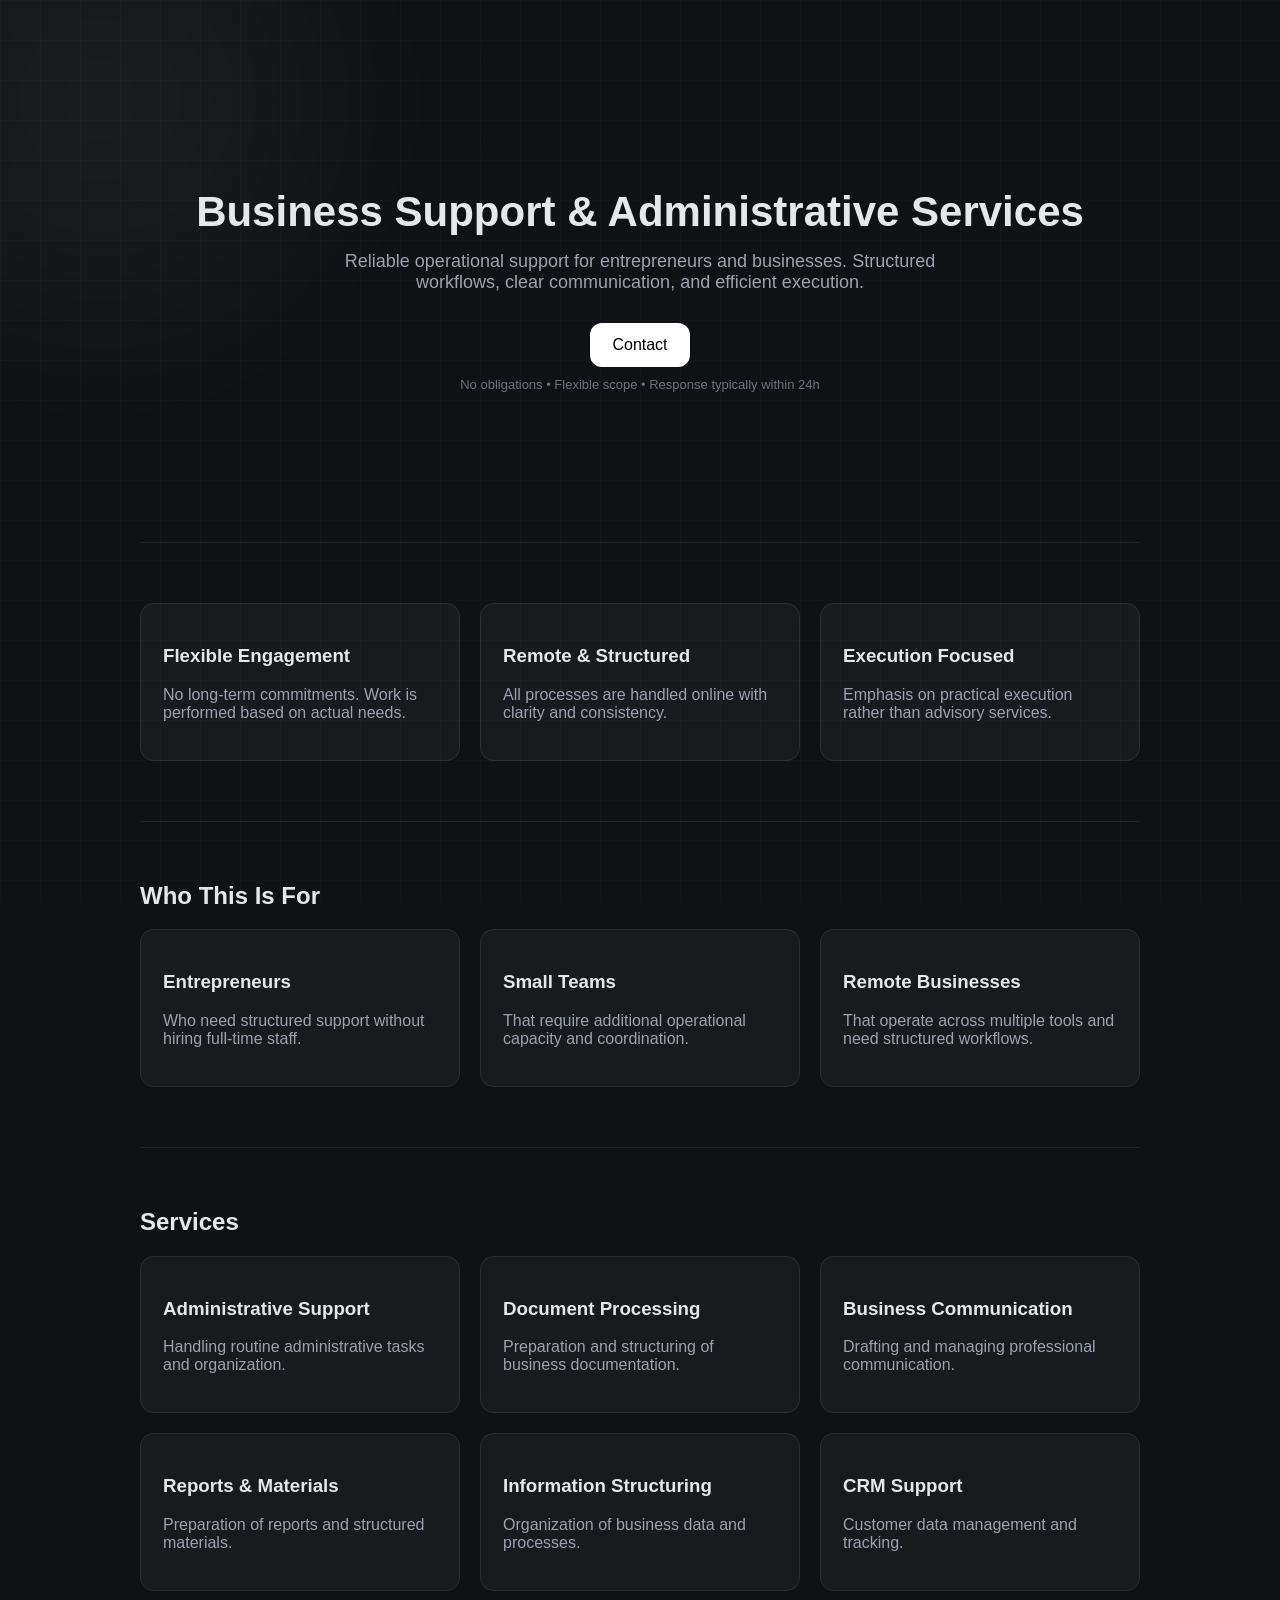
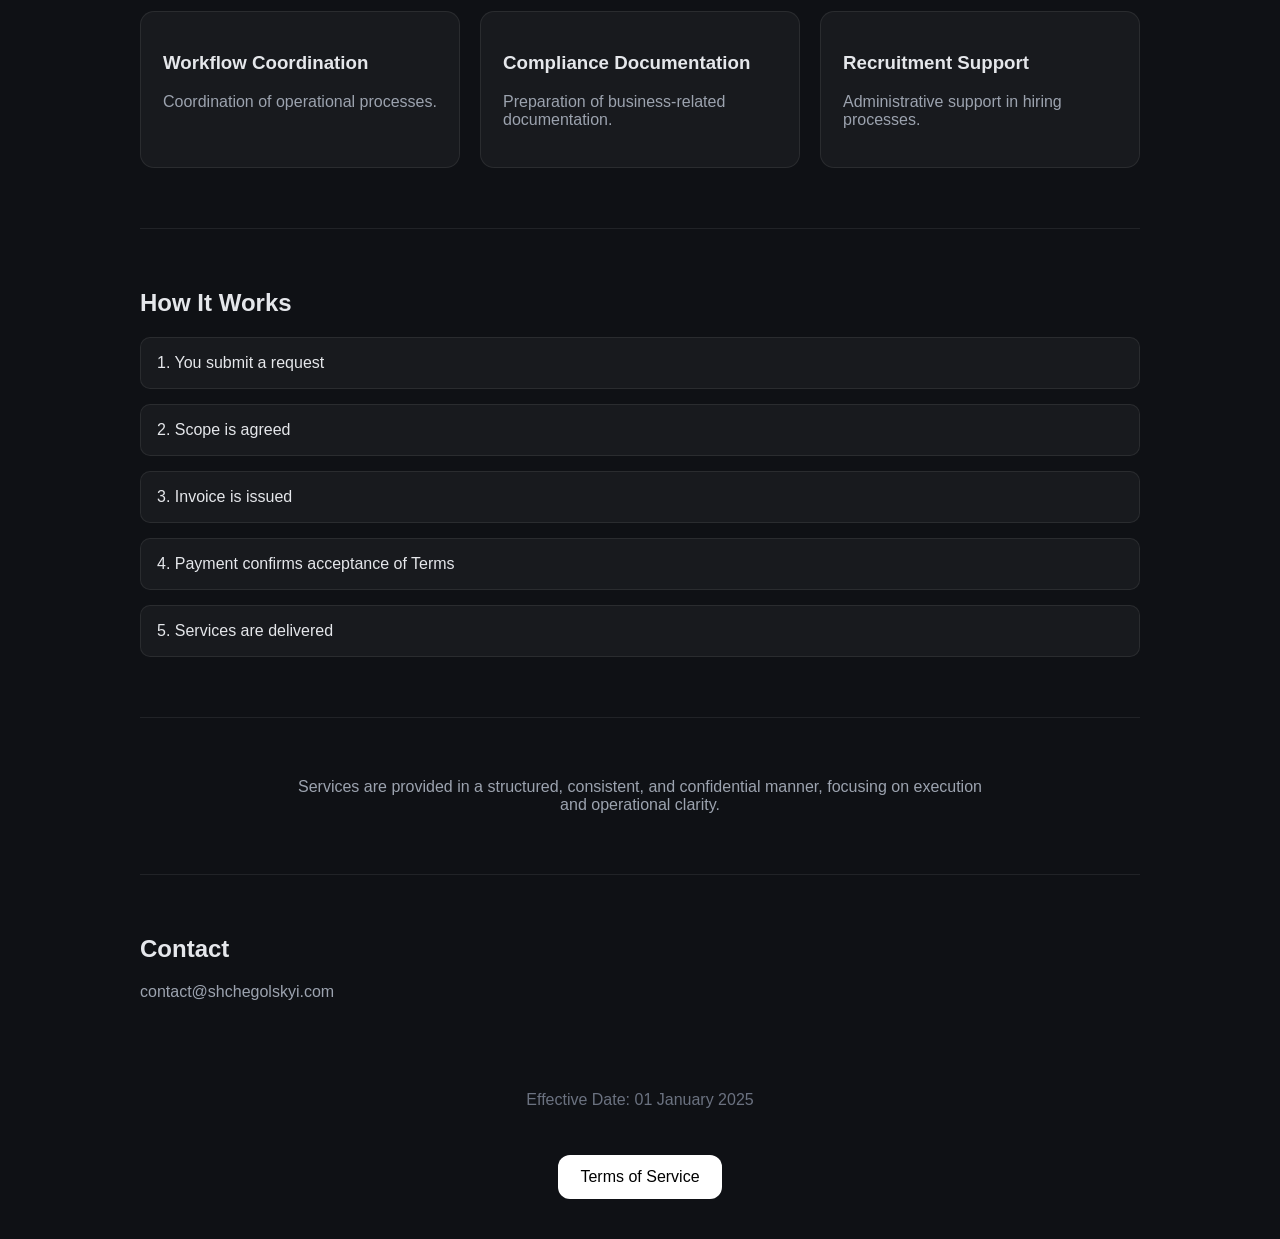
==== index.html @ 6f80b4fa "Hope it is final version" ====
<!DOCTYPE html>
<html lang="en">
<head>
<meta charset="UTF-8">
<meta name="viewport" content="width=device-width, initial-scale=1.0">
<title>Business Support Services</title>

<style>
body {
    font-family: -apple-system, BlinkMacSystemFont, sans-serif;
    margin: 0;
    background: #0f1115;
    color: #e5e7eb;
}

/* grid */
body::before {
    content: "";
    position: fixed;
    width: 100%;
    height: 100%;
    background-image: linear-gradient(rgba(255,255,255,0.02) 1px, transparent 1px),
                      linear-gradient(90deg, rgba(255,255,255,0.02) 1px, transparent 1px);
    background-size: 40px 40px;
    z-index: -2;
}

/* glow */
body::after {
    content: "";
    position: fixed;
    width: 600px;
    height: 600px;
    background: radial-gradient(circle, rgba(255,255,255,0.08), transparent 70%);
    top: -200px;
    left: -200px;
    filter: blur(100px);
    z-index: -1;
}

.container {
    max-width: 1000px;
    margin: auto;
    padding: 40px 20px;
}

/* reveal animation */
.reveal {
    opacity: 0;
    transform: translateY(20px);
    transition: all 0.7s ease;
}

.reveal.active {
    opacity: 1;
    transform: translateY(0);
}

/* HERO */
.hero {
    text-align: center;
    padding: 120px 20px 90px;
}

.hero h1 {
    font-size: 42px;
    margin-bottom: 15px;
}

.hero p {
    color: #9ca3af;
    font-size: 18px;
    max-width: 620px;
    margin: auto;
}

/* button */
.btn {
    display: inline-block;
    padding: 13px 22px;
    background: #ffffff;
    color: #000;
    border-radius: 12px;
    text-decoration: none;
    margin-top: 30px;
    transition: 0.25s;
}

.btn:hover {
    transform: translateY(-2px);
    background: #e5e7eb;
}

/* micro */
.micro {
    margin-top: 10px;
    font-size: 13px;
    color: #6b7280;
}

/* divider */
.divider {
    height: 1px;
    background: rgba(255,255,255,0.08);
    margin: 60px 0;
}

/* cards */
.cards {
    display: grid;
    gap: 20px;
    grid-template-columns: repeat(auto-fit, minmax(260px, 1fr));
}

.card {
    background: rgba(255,255,255,0.04);
    padding: 22px;
    border-radius: 14px;
    border: 1px solid rgba(255,255,255,0.08);
    transition: 0.25s;
    position: relative;
}

.card:hover {
    transform: translateY(-4px);
    border-color: rgba(255,255,255,0.25);
}

.card p {
    color: #9ca3af;
}

/* steps */
.steps {
    display: grid;
    gap: 15px;
}

.step {
    background: rgba(255,255,255,0.04);
    padding: 16px;
    border-radius: 10px;
    border: 1px solid rgba(255,255,255,0.08);
}

/* trust */
.trust {
    text-align: center;
    max-width: 700px;
    margin: auto;
    color: #9ca3af;
}

/* footer */
.footer {
    margin-top: 90px;
    text-align: center;
    color: #6b7280;
}
</style>

</head>

<body>

<div class="container">

<!-- HERO -->
<div class="hero reveal">
    <h1>Business Support & Administrative Services</h1>
    <p>
        Reliable operational support for entrepreneurs and businesses.
        Structured workflows, clear communication, and efficient execution.
    </p>

    <a class="btn" href="mailto:contact@shchegolskyi.com">Contact</a>

    <div class="micro">
        No obligations • Flexible scope • Response typically within 24h
    </div>
</div>

<div class="divider"></div>

<!-- VALUE -->
<div class="cards reveal">
    <div class="card">
        <h3>Flexible Engagement</h3>
        <p>No long-term commitments. Work is performed based on actual needs.</p>
    </div>

    <div class="card">
        <h3>Remote & Structured</h3>
        <p>All processes are handled online with clarity and consistency.</p>
    </div>

    <div class="card">
        <h3>Execution Focused</h3>
        <p>Emphasis on practical execution rather than advisory services.</p>
    </div>
</div>

<div class="divider"></div>

<!-- WHO THIS IS FOR -->
<div class="section reveal">
    <h2>Who This Is For</h2>

    <div class="cards">
        <div class="card">
            <h3>Entrepreneurs</h3>
            <p>Who need structured support without hiring full-time staff.</p>
        </div>

        <div class="card">
            <h3>Small Teams</h3>
            <p>That require additional operational capacity and coordination.</p>
        </div>

        <div class="card">
            <h3>Remote Businesses</h3>
            <p>That operate across multiple tools and need structured workflows.</p>
        </div>
    </div>
</div>

<div class="divider"></div>

<!-- SERVICES -->
<h2 class="reveal">Services</h2>

<div class="cards reveal">

    <div class="card"><h3>Administrative Support</h3><p>Handling routine administrative tasks and organization.</p></div>
    <div class="card"><h3>Document Processing</h3><p>Preparation and structuring of business documentation.</p></div>
    <div class="card"><h3>Business Communication</h3><p>Drafting and managing professional communication.</p></div>
    <div class="card"><h3>Reports & Materials</h3><p>Preparation of reports and structured materials.</p></div>
    <div class="card"><h3>Information Structuring</h3><p>Organization of business data and processes.</p></div>
    <div class="card"><h3>CRM Support</h3><p>Customer data management and tracking.</p></div>
    <div class="card"><h3>Workflow Coordination</h3><p>Coordination of operational processes.</p></div>
    <div class="card"><h3>Compliance Documentation</h3><p>Preparation of business-related documentation.</p></div>
    <div class="card"><h3>Recruitment Support</h3><p>Administrative support in hiring processes.</p></div>

</div>

<div class="divider"></div>

<!-- HOW IT WORKS -->
<h2 class="reveal">How It Works</h2>

<div class="steps reveal">
    <div class="step">1. You submit a request</div>
    <div class="step">2. Scope is agreed</div>
    <div class="step">3. Invoice is issued</div>
    <div class="step">4. Payment confirms acceptance of Terms</div>
    <div class="step">5. Services are delivered</div>
</div>

<div class="divider"></div>

<!-- TRUST -->
<div class="trust reveal">
    <p>
        Services are provided in a structured, consistent, and confidential manner,
        focusing on execution and operational clarity.
    </p>
</div>

<div class="divider"></div>

<!-- CONTACT -->
<h2 class="reveal">Contact</h2>
<p class="reveal" style="color:#9ca3af;">contact@shchegolskyi.com</p>

<!-- FOOTER -->
<div class="footer reveal">
    <p>Effective Date: 01 January 2025</p>
    <a class="btn" href="/terms">Terms of Service</a>
</div>

</div>

<script>
const reveals = document.querySelectorAll(".reveal");

function revealOnScroll() {
    reveals.forEach(el => {
        const top = el.getBoundingClientRect().top;
        if (top < window.innerHeight - 80) {
            el.classList.add("active");
        }
    });
}

window.addEventListener("scroll", revealOnScroll);
revealOnScroll();
</script>

</body>
</html>
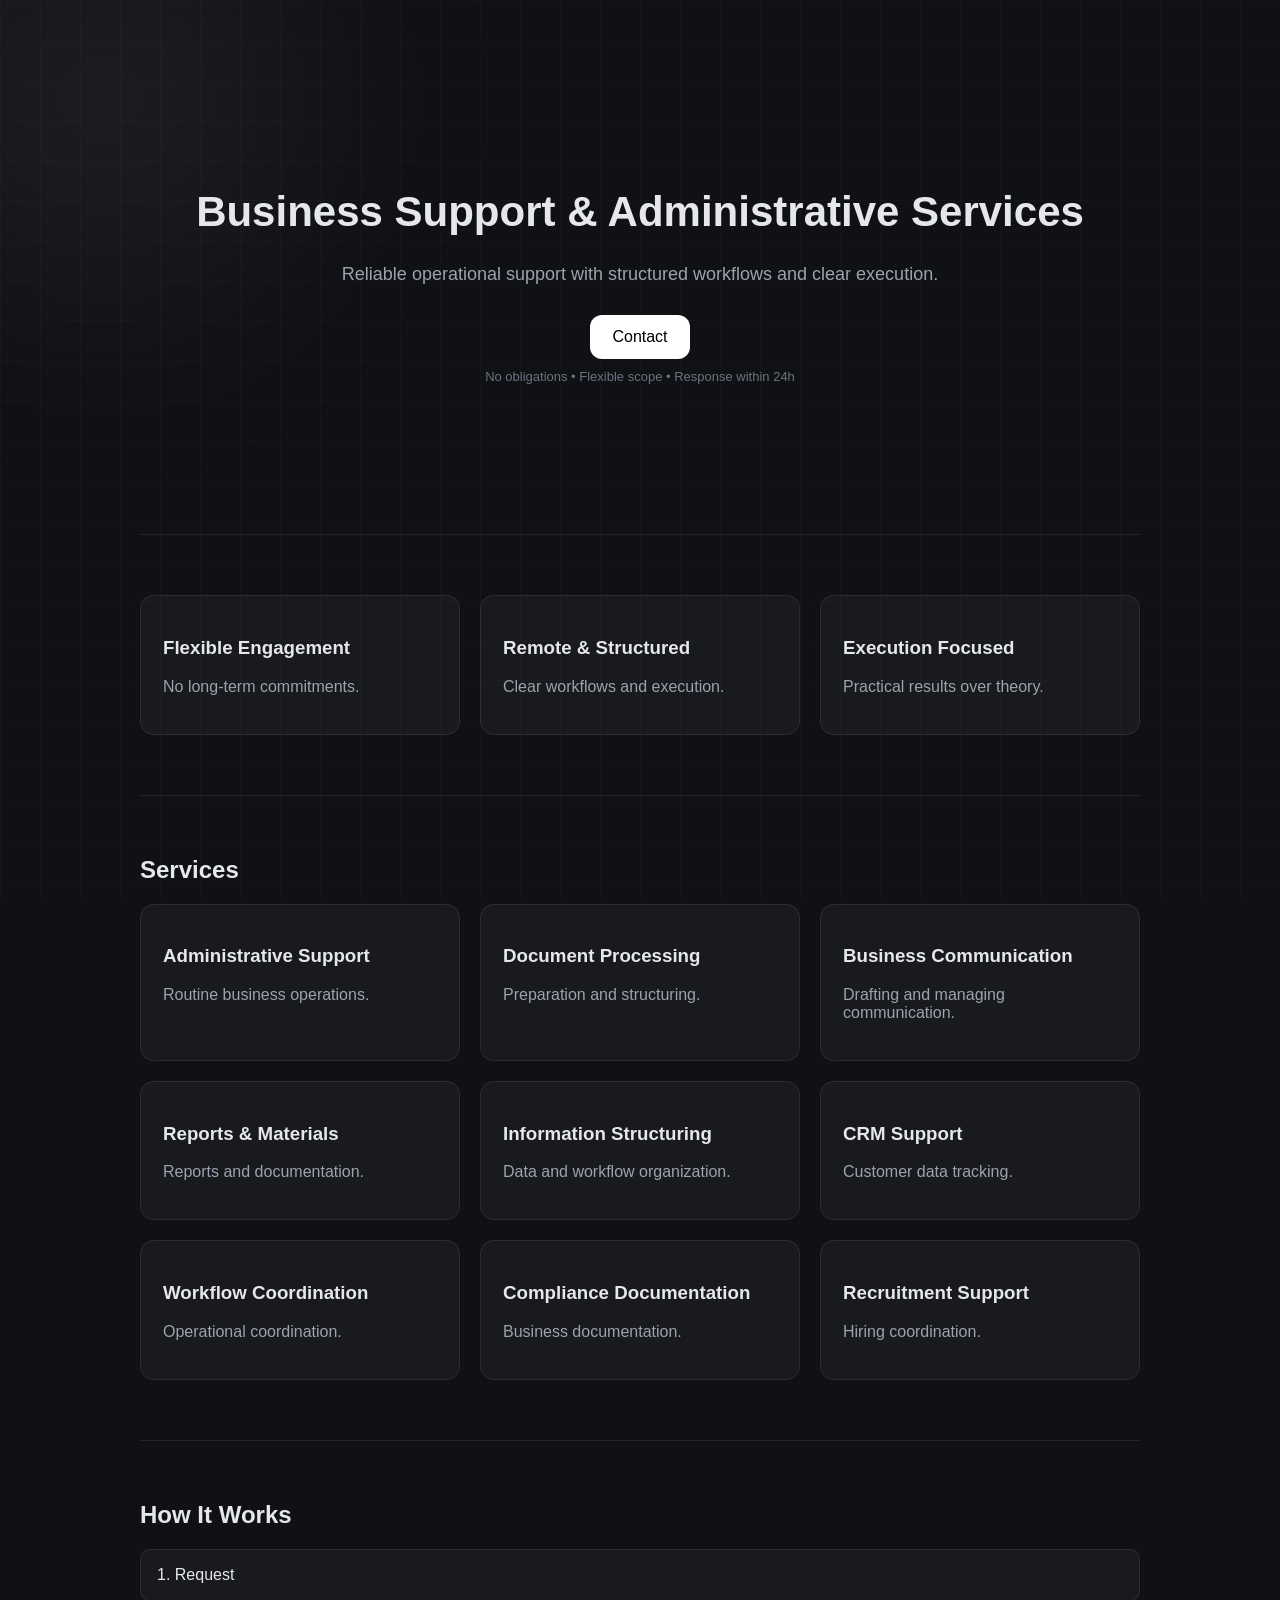
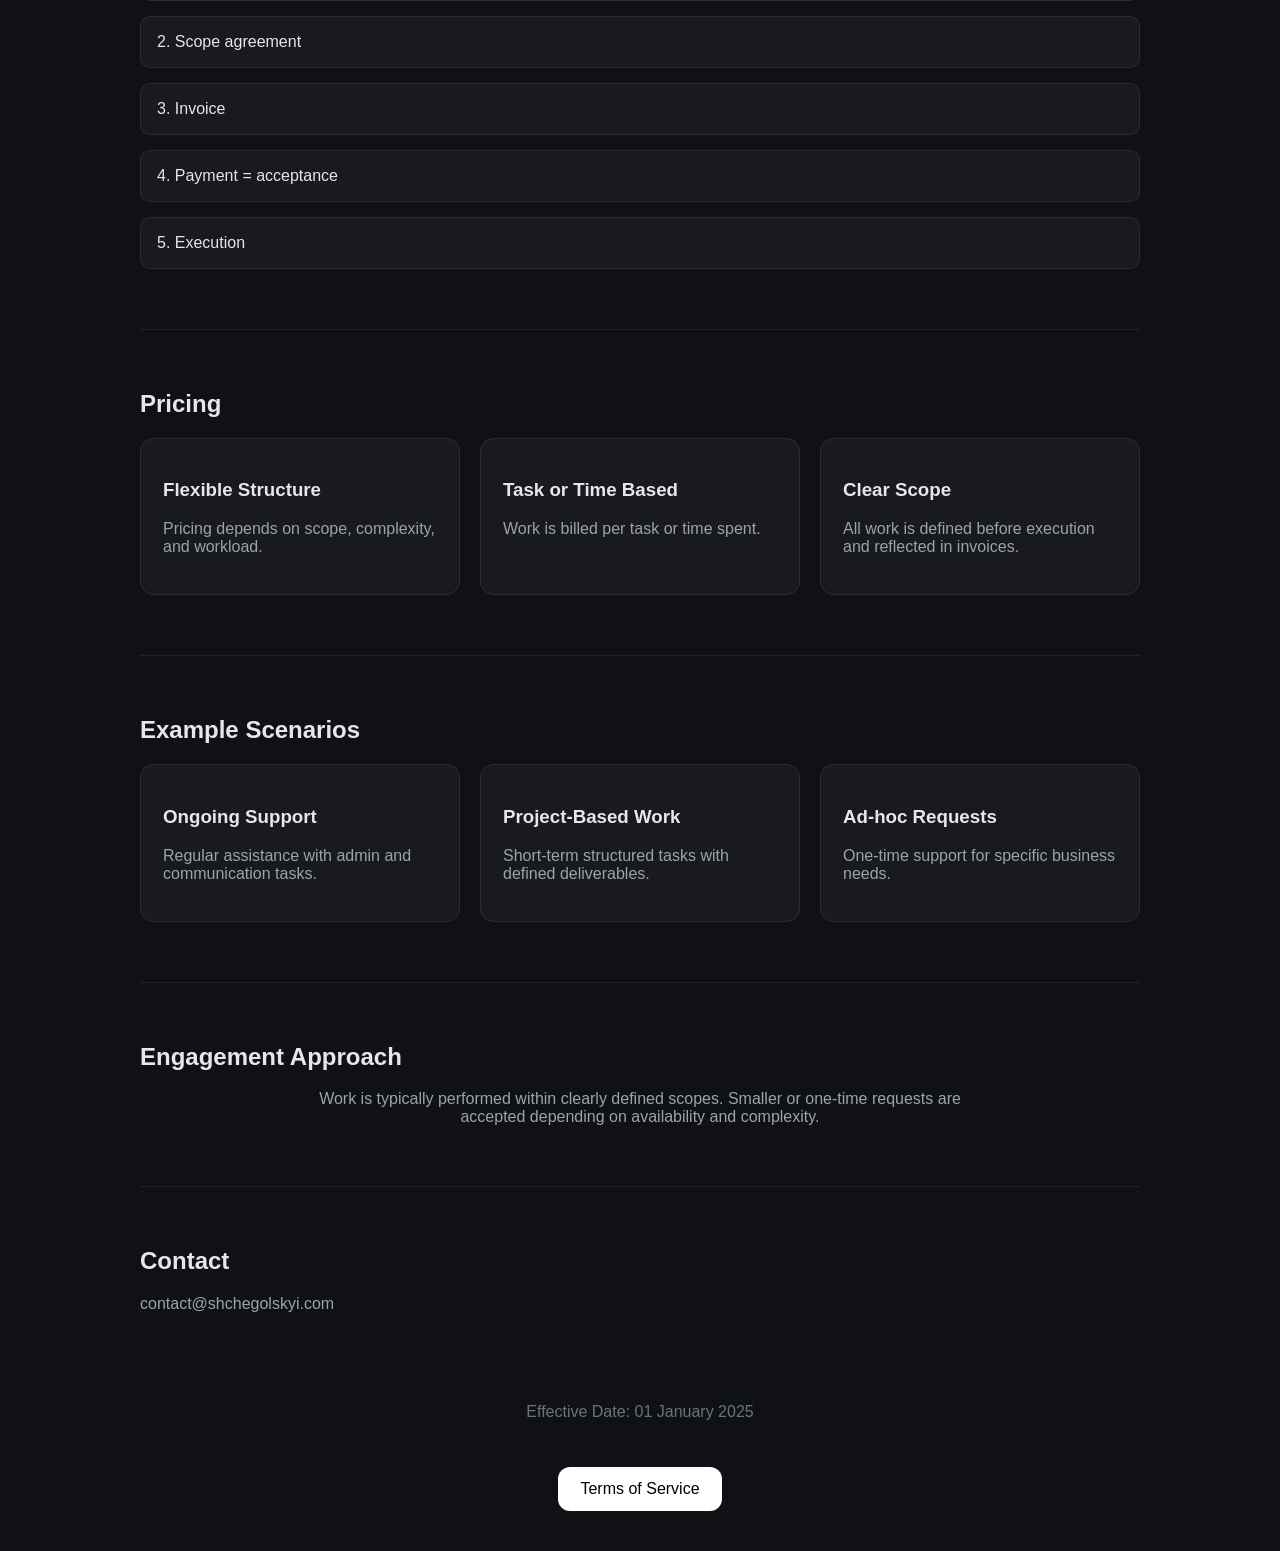
==== commit e532b337: "ПОЛНЫЙ ФИНАЛЬНЫЙ" ====
--- a/index.html
+++ b/index.html
@@ -13,7 +13,6 @@
     color: #e5e7eb;
 }
 
-/* grid */
 body::before {
     content: "";
     position: fixed;
@@ -25,7 +24,6 @@
     z-index: -2;
 }
 
-/* glow */
 body::after {
     content: "";
     position: fixed;
@@ -44,7 +42,6 @@
     padding: 40px 20px;
 }
 
-/* reveal animation */
 .reveal {
     opacity: 0;
     transform: translateY(20px);
@@ -56,7 +53,6 @@
     transform: translateY(0);
 }
 
-/* HERO */
 .hero {
     text-align: center;
     padding: 120px 20px 90px;
@@ -64,7 +60,6 @@
 
 .hero h1 {
     font-size: 42px;
-    margin-bottom: 15px;
 }
 
 .hero p {
@@ -74,7 +69,6 @@
     margin: auto;
 }
 
-/* button */
 .btn {
     display: inline-block;
     padding: 13px 22px;
@@ -91,21 +85,18 @@
     background: #e5e7eb;
 }
 
-/* micro */
 .micro {
     margin-top: 10px;
     font-size: 13px;
     color: #6b7280;
 }
 
-/* divider */
 .divider {
     height: 1px;
     background: rgba(255,255,255,0.08);
     margin: 60px 0;
 }
 
-/* cards */
 .cards {
     display: grid;
     gap: 20px;
@@ -118,7 +109,6 @@
     border-radius: 14px;
     border: 1px solid rgba(255,255,255,0.08);
     transition: 0.25s;
-    position: relative;
 }
 
 .card:hover {
@@ -130,7 +120,6 @@
     color: #9ca3af;
 }
 
-/* steps */
 .steps {
     display: grid;
     gap: 15px;
@@ -143,7 +132,6 @@
     border: 1px solid rgba(255,255,255,0.08);
 }
 
-/* trust */
 .trust {
     text-align: center;
     max-width: 700px;
@@ -151,128 +139,117 @@
     color: #9ca3af;
 }
 
-/* footer */
 .footer {
     margin-top: 90px;
     text-align: center;
     color: #6b7280;
 }
 </style>
-
 </head>
 
 <body>
 
 <div class="container">
 
-<!-- HERO -->
 <div class="hero reveal">
     <h1>Business Support & Administrative Services</h1>
-    <p>
-        Reliable operational support for entrepreneurs and businesses.
-        Structured workflows, clear communication, and efficient execution.
-    </p>
+    <p>Reliable operational support with structured workflows and clear execution.</p>
 
     <a class="btn" href="mailto:contact@shchegolskyi.com">Contact</a>
 
-    <div class="micro">
-        No obligations • Flexible scope • Response typically within 24h
-    </div>
-</div>
-
-<div class="divider"></div>
-
-<!-- VALUE -->
-<div class="cards reveal">
-    <div class="card">
-        <h3>Flexible Engagement</h3>
-        <p>No long-term commitments. Work is performed based on actual needs.</p>
-    </div>
-
-    <div class="card">
-        <h3>Remote & Structured</h3>
-        <p>All processes are handled online with clarity and consistency.</p>
-    </div>
-
-    <div class="card">
-        <h3>Execution Focused</h3>
-        <p>Emphasis on practical execution rather than advisory services.</p>
-    </div>
-</div>
-
-<div class="divider"></div>
-
-<!-- WHO THIS IS FOR -->
-<div class="section reveal">
-    <h2>Who This Is For</h2>
-
-    <div class="cards">
-        <div class="card">
-            <h3>Entrepreneurs</h3>
-            <p>Who need structured support without hiring full-time staff.</p>
-        </div>
-
-        <div class="card">
-            <h3>Small Teams</h3>
-            <p>That require additional operational capacity and coordination.</p>
-        </div>
-
-        <div class="card">
-            <h3>Remote Businesses</h3>
-            <p>That operate across multiple tools and need structured workflows.</p>
-        </div>
-    </div>
-</div>
-
-<div class="divider"></div>
-
-<!-- SERVICES -->
+    <div class="micro">No obligations • Flexible scope • Response within 24h</div>
+</div>
+
+<div class="divider"></div>
+
+<div class="cards reveal">
+    <div class="card"><h3>Flexible Engagement</h3><p>No long-term commitments.</p></div>
+    <div class="card"><h3>Remote & Structured</h3><p>Clear workflows and execution.</p></div>
+    <div class="card"><h3>Execution Focused</h3><p>Practical results over theory.</p></div>
+</div>
+
+<div class="divider"></div>
+
 <h2 class="reveal">Services</h2>
 
 <div class="cards reveal">
-
-    <div class="card"><h3>Administrative Support</h3><p>Handling routine administrative tasks and organization.</p></div>
-    <div class="card"><h3>Document Processing</h3><p>Preparation and structuring of business documentation.</p></div>
-    <div class="card"><h3>Business Communication</h3><p>Drafting and managing professional communication.</p></div>
-    <div class="card"><h3>Reports & Materials</h3><p>Preparation of reports and structured materials.</p></div>
-    <div class="card"><h3>Information Structuring</h3><p>Organization of business data and processes.</p></div>
-    <div class="card"><h3>CRM Support</h3><p>Customer data management and tracking.</p></div>
-    <div class="card"><h3>Workflow Coordination</h3><p>Coordination of operational processes.</p></div>
-    <div class="card"><h3>Compliance Documentation</h3><p>Preparation of business-related documentation.</p></div>
-    <div class="card"><h3>Recruitment Support</h3><p>Administrative support in hiring processes.</p></div>
-
-</div>
-
-<div class="divider"></div>
-
-<!-- HOW IT WORKS -->
+    <div class="card"><h3>Administrative Support</h3><p>Routine business operations.</p></div>
+    <div class="card"><h3>Document Processing</h3><p>Preparation and structuring.</p></div>
+    <div class="card"><h3>Business Communication</h3><p>Drafting and managing communication.</p></div>
+    <div class="card"><h3>Reports & Materials</h3><p>Reports and documentation.</p></div>
+    <div class="card"><h3>Information Structuring</h3><p>Data and workflow organization.</p></div>
+    <div class="card"><h3>CRM Support</h3><p>Customer data tracking.</p></div>
+    <div class="card"><h3>Workflow Coordination</h3><p>Operational coordination.</p></div>
+    <div class="card"><h3>Compliance Documentation</h3><p>Business documentation.</p></div>
+    <div class="card"><h3>Recruitment Support</h3><p>Hiring coordination.</p></div>
+</div>
+
+<div class="divider"></div>
+
 <h2 class="reveal">How It Works</h2>
 
 <div class="steps reveal">
-    <div class="step">1. You submit a request</div>
-    <div class="step">2. Scope is agreed</div>
-    <div class="step">3. Invoice is issued</div>
-    <div class="step">4. Payment confirms acceptance of Terms</div>
-    <div class="step">5. Services are delivered</div>
-</div>
-
-<div class="divider"></div>
-
-<!-- TRUST -->
+    <div class="step">1. Request</div>
+    <div class="step">2. Scope agreement</div>
+    <div class="step">3. Invoice</div>
+    <div class="step">4. Payment = acceptance</div>
+    <div class="step">5. Execution</div>
+</div>
+
+<div class="divider"></div>
+
+<h2 class="reveal">Pricing</h2>
+
+<div class="cards reveal">
+    <div class="card">
+        <h3>Flexible Structure</h3>
+        <p>Pricing depends on scope, complexity, and workload.</p>
+    </div>
+    <div class="card">
+        <h3>Task or Time Based</h3>
+        <p>Work is billed per task or time spent.</p>
+    </div>
+    <div class="card">
+        <h3>Clear Scope</h3>
+        <p>All work is defined before execution and reflected in invoices.</p>
+    </div>
+</div>
+
+<div class="divider"></div>
+
+<h2 class="reveal">Example Scenarios</h2>
+
+<div class="cards reveal">
+    <div class="card">
+        <h3>Ongoing Support</h3>
+        <p>Regular assistance with admin and communication tasks.</p>
+    </div>
+    <div class="card">
+        <h3>Project-Based Work</h3>
+        <p>Short-term structured tasks with defined deliverables.</p>
+    </div>
+    <div class="card">
+        <h3>Ad-hoc Requests</h3>
+        <p>One-time support for specific business needs.</p>
+    </div>
+</div>
+
+<div class="divider"></div>
+
+<h2 class="reveal">Engagement Approach</h2>
+
 <div class="trust reveal">
     <p>
-        Services are provided in a structured, consistent, and confidential manner,
-        focusing on execution and operational clarity.
+        Work is typically performed within clearly defined scopes.
+        Smaller or one-time requests are accepted depending on availability and complexity.
     </p>
 </div>
 
 <div class="divider"></div>
 
-<!-- CONTACT -->
 <h2 class="reveal">Contact</h2>
 <p class="reveal" style="color:#9ca3af;">contact@shchegolskyi.com</p>
 
-<!-- FOOTER -->
 <div class="footer reveal">
     <p>Effective Date: 01 January 2025</p>
     <a class="btn" href="/terms">Terms of Service</a>
@@ -281,19 +258,16 @@
 </div>
 
 <script>
-const reveals = document.querySelectorAll(".reveal");
-
-function revealOnScroll() {
-    reveals.forEach(el => {
-        const top = el.getBoundingClientRect().top;
-        if (top < window.innerHeight - 80) {
-            el.classList.add("active");
-        }
-    });
-}
-
-window.addEventListener("scroll", revealOnScroll);
-revealOnScroll();
+const els = document.querySelectorAll(".reveal");
+function show() {
+  els.forEach(e => {
+    if (e.getBoundingClientRect().top < window.innerHeight - 80) {
+      e.classList.add("active");
+    }
+  });
+}
+window.addEventListener("scroll", show);
+show();
 </script>
 
 </body>
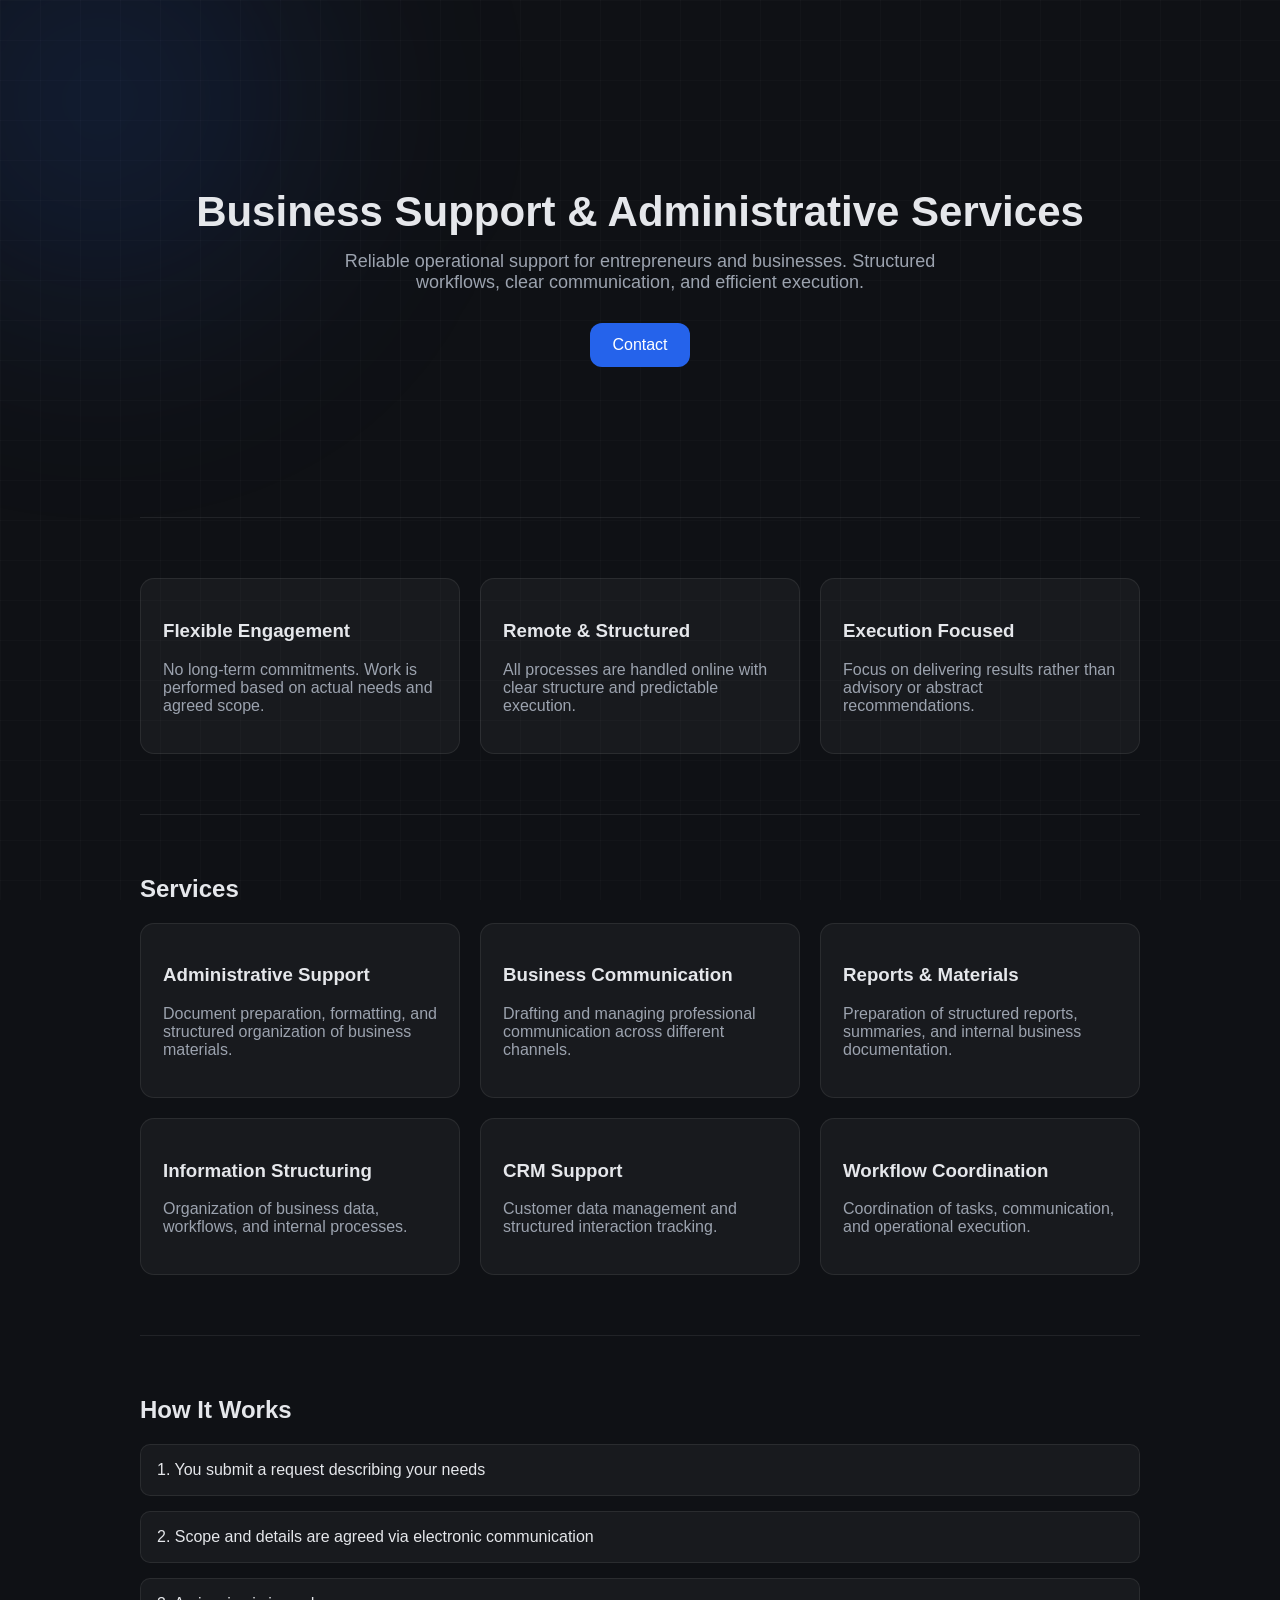
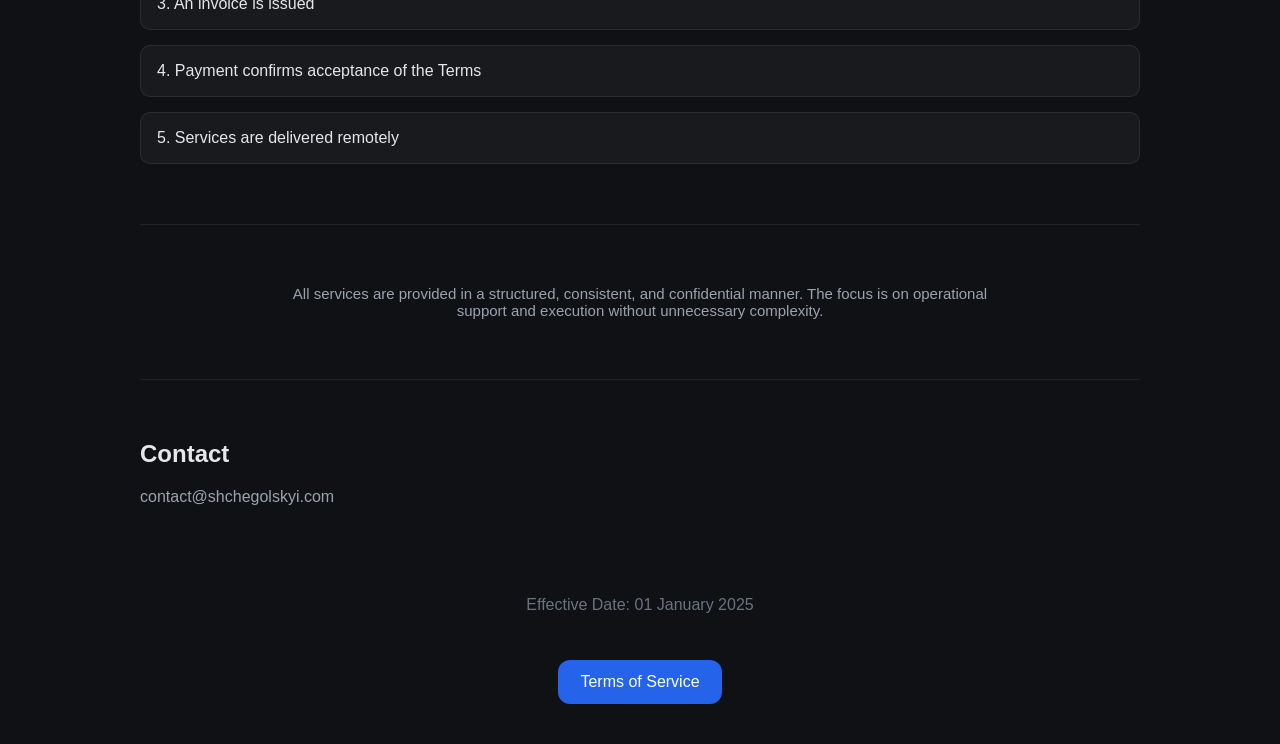
==== commit bdd7f0d3: "Откат к предидущему" ====
--- a/index.html
+++ b/index.html
@@ -13,6 +13,7 @@
     color: #e5e7eb;
 }
 
+/* subtle grid */
 body::before {
     content: "";
     position: fixed;
@@ -24,12 +25,13 @@
     z-index: -2;
 }
 
+/* glow */
 body::after {
     content: "";
     position: fixed;
     width: 600px;
     height: 600px;
-    background: radial-gradient(circle, rgba(255,255,255,0.08), transparent 70%);
+    background: radial-gradient(circle, rgba(37,99,235,0.2), transparent 70%);
     top: -200px;
     left: -200px;
     filter: blur(100px);
@@ -42,17 +44,6 @@
     padding: 40px 20px;
 }
 
-.reveal {
-    opacity: 0;
-    transform: translateY(20px);
-    transition: all 0.7s ease;
-}
-
-.reveal.active {
-    opacity: 1;
-    transform: translateY(0);
-}
-
 .hero {
     text-align: center;
     padding: 120px 20px 90px;
@@ -60,6 +51,7 @@
 
 .hero h1 {
     font-size: 42px;
+    margin-bottom: 15px;
 }
 
 .hero p {
@@ -72,8 +64,8 @@
 .btn {
     display: inline-block;
     padding: 13px 22px;
-    background: #ffffff;
-    color: #000;
+    background: #2563eb;
+    color: white;
     border-radius: 12px;
     text-decoration: none;
     margin-top: 30px;
@@ -82,21 +74,26 @@
 
 .btn:hover {
     transform: translateY(-2px);
-    background: #e5e7eb;
-}
-
-.micro {
-    margin-top: 10px;
-    font-size: 13px;
-    color: #6b7280;
-}
-
+    background: #1d4ed8;
+}
+
+/* divider */
 .divider {
     height: 1px;
     background: rgba(255,255,255,0.08);
     margin: 60px 0;
 }
 
+/* sections */
+.section {
+    margin-top: 40px;
+}
+
+.section h2 {
+    margin-bottom: 20px;
+}
+
+/* cards */
 .cards {
     display: grid;
     gap: 20px;
@@ -113,13 +110,14 @@
 
 .card:hover {
     transform: translateY(-4px);
-    border-color: rgba(255,255,255,0.25);
+    border-color: rgba(37,99,235,0.4);
 }
 
 .card p {
     color: #9ca3af;
 }
 
+/* steps */
 .steps {
     display: grid;
     gap: 15px;
@@ -132,143 +130,141 @@
     border: 1px solid rgba(255,255,255,0.08);
 }
 
+/* trust block */
 .trust {
     text-align: center;
     max-width: 700px;
     margin: auto;
     color: #9ca3af;
-}
-
+    font-size: 15px;
+}
+
+/* footer */
 .footer {
     margin-top: 90px;
     text-align: center;
     color: #6b7280;
 }
 </style>
+
 </head>
 
 <body>
 
 <div class="container">
 
-<div class="hero reveal">
+<!-- HERO -->
+<div class="hero">
     <h1>Business Support & Administrative Services</h1>
-    <p>Reliable operational support with structured workflows and clear execution.</p>
+    <p>
+        Reliable operational support for entrepreneurs and businesses.
+        Structured workflows, clear communication, and efficient execution.
+    </p>
 
     <a class="btn" href="mailto:contact@shchegolskyi.com">Contact</a>
-
-    <div class="micro">No obligations • Flexible scope • Response within 24h</div>
-</div>
-
-<div class="divider"></div>
-
-<div class="cards reveal">
-    <div class="card"><h3>Flexible Engagement</h3><p>No long-term commitments.</p></div>
-    <div class="card"><h3>Remote & Structured</h3><p>Clear workflows and execution.</p></div>
-    <div class="card"><h3>Execution Focused</h3><p>Practical results over theory.</p></div>
-</div>
-
-<div class="divider"></div>
-
-<h2 class="reveal">Services</h2>
-
-<div class="cards reveal">
-    <div class="card"><h3>Administrative Support</h3><p>Routine business operations.</p></div>
-    <div class="card"><h3>Document Processing</h3><p>Preparation and structuring.</p></div>
-    <div class="card"><h3>Business Communication</h3><p>Drafting and managing communication.</p></div>
-    <div class="card"><h3>Reports & Materials</h3><p>Reports and documentation.</p></div>
-    <div class="card"><h3>Information Structuring</h3><p>Data and workflow organization.</p></div>
-    <div class="card"><h3>CRM Support</h3><p>Customer data tracking.</p></div>
-    <div class="card"><h3>Workflow Coordination</h3><p>Operational coordination.</p></div>
-    <div class="card"><h3>Compliance Documentation</h3><p>Business documentation.</p></div>
-    <div class="card"><h3>Recruitment Support</h3><p>Hiring coordination.</p></div>
-</div>
-
-<div class="divider"></div>
-
-<h2 class="reveal">How It Works</h2>
-
-<div class="steps reveal">
-    <div class="step">1. Request</div>
-    <div class="step">2. Scope agreement</div>
-    <div class="step">3. Invoice</div>
-    <div class="step">4. Payment = acceptance</div>
-    <div class="step">5. Execution</div>
-</div>
-
-<div class="divider"></div>
-
-<h2 class="reveal">Pricing</h2>
-
-<div class="cards reveal">
-    <div class="card">
-        <h3>Flexible Structure</h3>
-        <p>Pricing depends on scope, complexity, and workload.</p>
+</div>
+
+<div class="divider"></div>
+
+<!-- VALUE -->
+<div class="section">
+    <div class="cards">
+        <div class="card">
+            <h3>Flexible Engagement</h3>
+            <p>No long-term commitments. Work is performed based on actual needs and agreed scope.</p>
+        </div>
+
+        <div class="card">
+            <h3>Remote & Structured</h3>
+            <p>All processes are handled online with clear structure and predictable execution.</p>
+        </div>
+
+        <div class="card">
+            <h3>Execution Focused</h3>
+            <p>Focus on delivering results rather than advisory or abstract recommendations.</p>
+        </div>
     </div>
-    <div class="card">
-        <h3>Task or Time Based</h3>
-        <p>Work is billed per task or time spent.</p>
+</div>
+
+<div class="divider"></div>
+
+<!-- SERVICES -->
+<div class="section">
+    <h2>Services</h2>
+
+    <div class="cards">
+        <div class="card">
+            <h3>Administrative Support</h3>
+            <p>Document preparation, formatting, and structured organization of business materials.</p>
+        </div>
+
+        <div class="card">
+            <h3>Business Communication</h3>
+            <p>Drafting and managing professional communication across different channels.</p>
+        </div>
+
+        <div class="card">
+            <h3>Reports & Materials</h3>
+            <p>Preparation of structured reports, summaries, and internal business documentation.</p>
+        </div>
+
+        <div class="card">
+            <h3>Information Structuring</h3>
+            <p>Organization of business data, workflows, and internal processes.</p>
+        </div>
+
+        <div class="card">
+            <h3>CRM Support</h3>
+            <p>Customer data management and structured interaction tracking.</p>
+        </div>
+
+        <div class="card">
+            <h3>Workflow Coordination</h3>
+            <p>Coordination of tasks, communication, and operational execution.</p>
+        </div>
     </div>
-    <div class="card">
-        <h3>Clear Scope</h3>
-        <p>All work is defined before execution and reflected in invoices.</p>
+</div>
+
+<div class="divider"></div>
+
+<!-- HOW IT WORKS -->
+<div class="section">
+    <h2>How It Works</h2>
+
+    <div class="steps">
+        <div class="step">1. You submit a request describing your needs</div>
+        <div class="step">2. Scope and details are agreed via electronic communication</div>
+        <div class="step">3. An invoice is issued</div>
+        <div class="step">4. Payment confirms acceptance of the Terms</div>
+        <div class="step">5. Services are delivered remotely</div>
     </div>
 </div>
 
 <div class="divider"></div>
 
-<h2 class="reveal">Example Scenarios</h2>
-
-<div class="cards reveal">
-    <div class="card">
-        <h3>Ongoing Support</h3>
-        <p>Regular assistance with admin and communication tasks.</p>
-    </div>
-    <div class="card">
-        <h3>Project-Based Work</h3>
-        <p>Short-term structured tasks with defined deliverables.</p>
-    </div>
-    <div class="card">
-        <h3>Ad-hoc Requests</h3>
-        <p>One-time support for specific business needs.</p>
-    </div>
-</div>
-
-<div class="divider"></div>
-
-<h2 class="reveal">Engagement Approach</h2>
-
-<div class="trust reveal">
+<!-- TRUST -->
+<div class="trust">
     <p>
-        Work is typically performed within clearly defined scopes.
-        Smaller or one-time requests are accepted depending on availability and complexity.
+        All services are provided in a structured, consistent, and confidential manner.
+        The focus is on operational support and execution without unnecessary complexity.
     </p>
 </div>
 
 <div class="divider"></div>
 
-<h2 class="reveal">Contact</h2>
-<p class="reveal" style="color:#9ca3af;">contact@shchegolskyi.com</p>
-
-<div class="footer reveal">
+<!-- CONTACT -->
+<div class="section">
+    <h2>Contact</h2>
+    <p style="color:#9ca3af;">contact@shchegolskyi.com</p>
+</div>
+
+<!-- FOOTER -->
+<div class="footer">
     <p>Effective Date: 01 January 2025</p>
     <a class="btn" href="/terms">Terms of Service</a>
 </div>
 
 </div>
 
-<script>
-const els = document.querySelectorAll(".reveal");
-function show() {
-  els.forEach(e => {
-    if (e.getBoundingClientRect().top < window.innerHeight - 80) {
-      e.classList.add("active");
-    }
-  });
-}
-window.addEventListener("scroll", show);
-show();
-</script>
-
 </body>
 </html>
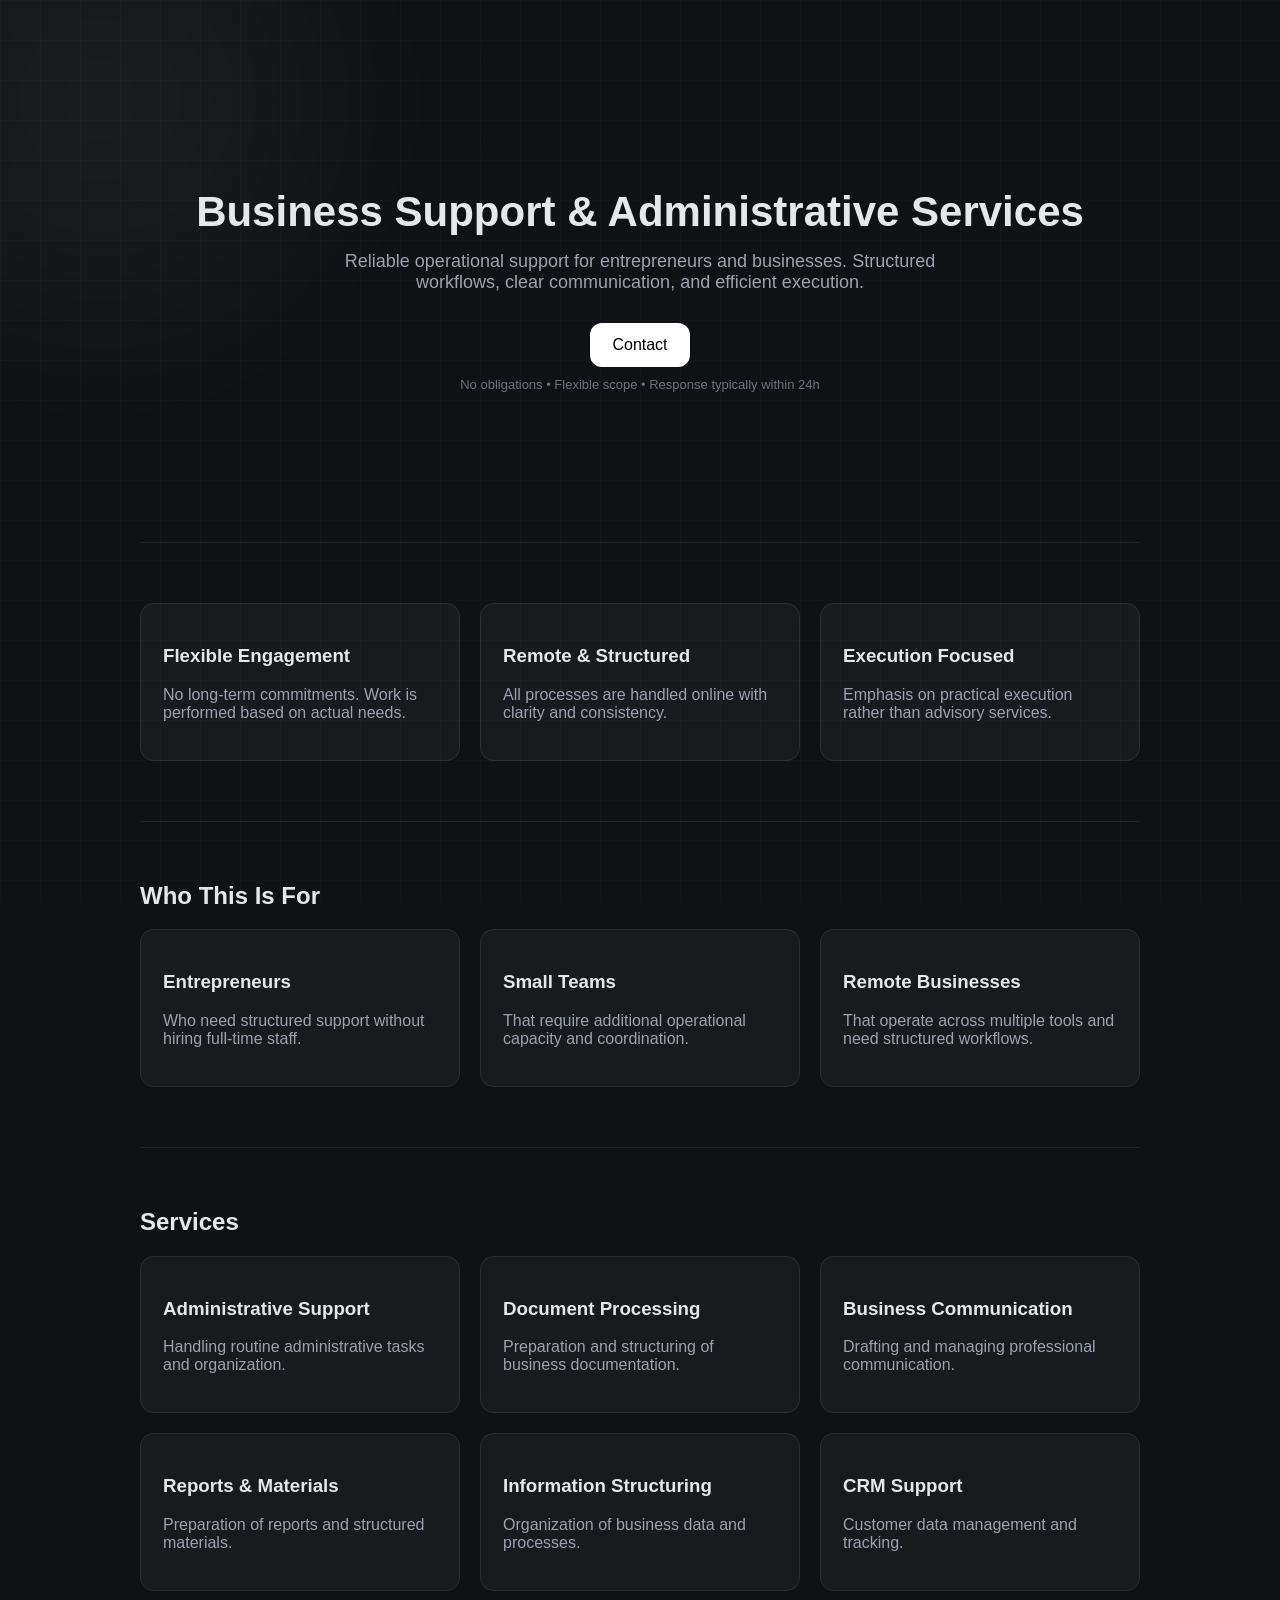
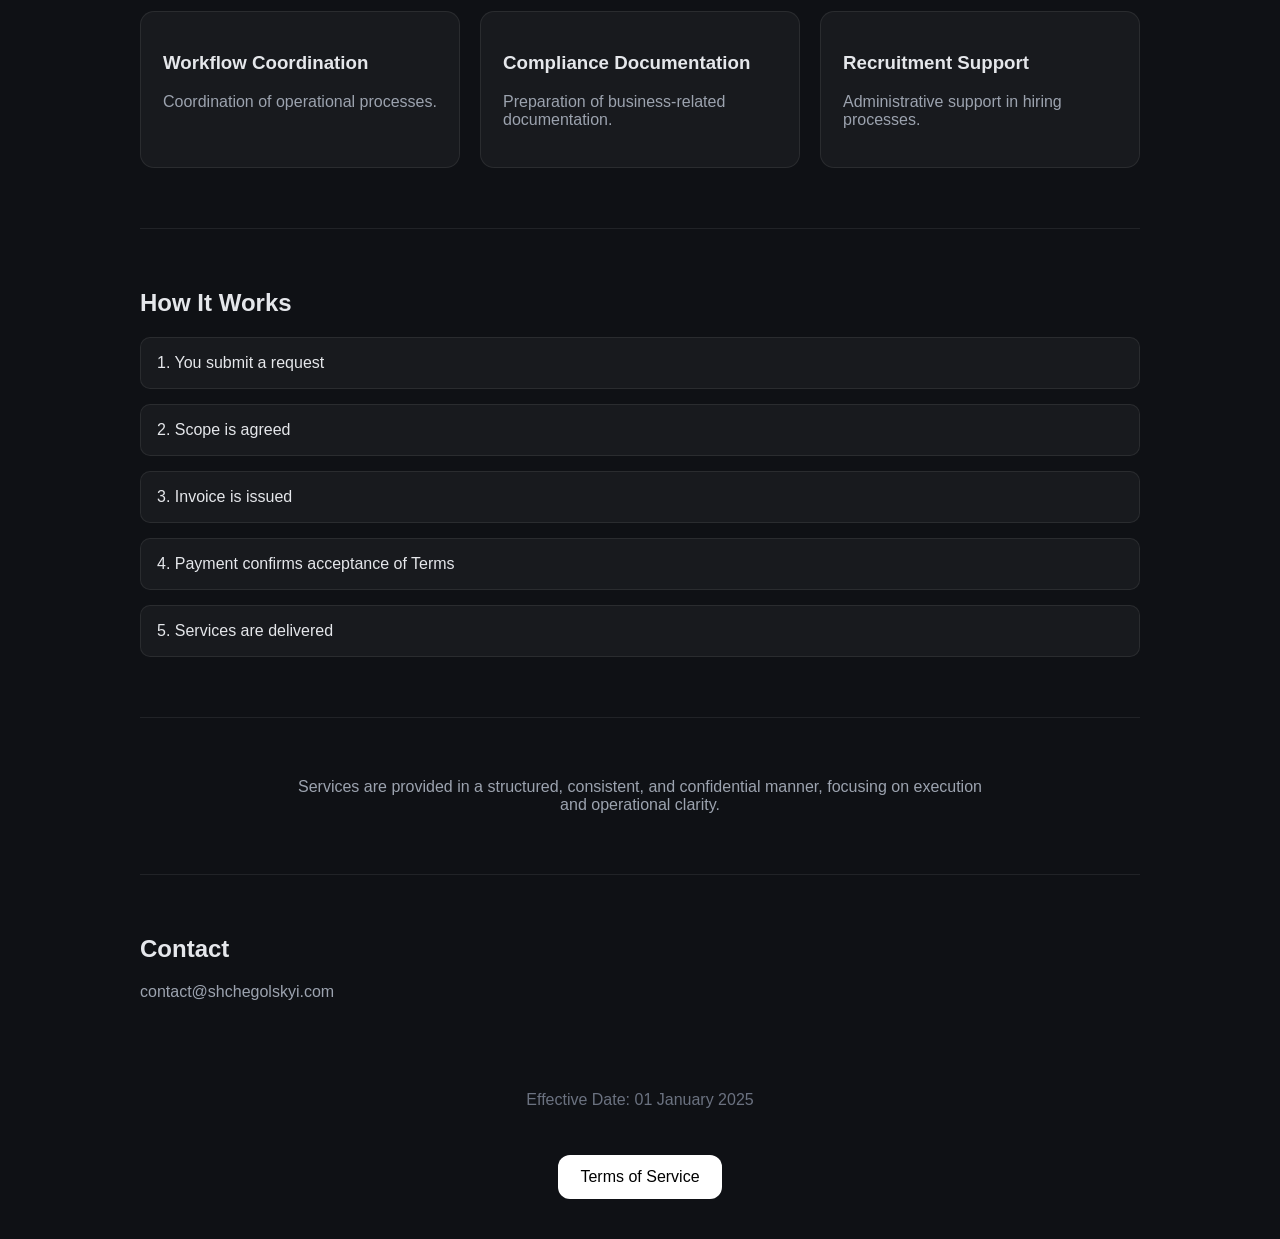
==== commit ba047cb5: "новый" ====
--- a/index.html
+++ b/index.html
@@ -13,7 +13,7 @@
     color: #e5e7eb;
 }
 
-/* subtle grid */
+/* grid */
 body::before {
     content: "";
     position: fixed;
@@ -31,7 +31,7 @@
     position: fixed;
     width: 600px;
     height: 600px;
-    background: radial-gradient(circle, rgba(37,99,235,0.2), transparent 70%);
+    background: radial-gradient(circle, rgba(255,255,255,0.08), transparent 70%);
     top: -200px;
     left: -200px;
     filter: blur(100px);
@@ -44,6 +44,19 @@
     padding: 40px 20px;
 }
 
+/* reveal animation */
+.reveal {
+    opacity: 0;
+    transform: translateY(20px);
+    transition: all 0.7s ease;
+}
+
+.reveal.active {
+    opacity: 1;
+    transform: translateY(0);
+}
+
+/* HERO */
 .hero {
     text-align: center;
     padding: 120px 20px 90px;
@@ -61,11 +74,12 @@
     margin: auto;
 }
 
+/* button */
 .btn {
     display: inline-block;
     padding: 13px 22px;
-    background: #2563eb;
-    color: white;
+    background: #ffffff;
+    color: #000;
     border-radius: 12px;
     text-decoration: none;
     margin-top: 30px;
@@ -74,7 +88,14 @@
 
 .btn:hover {
     transform: translateY(-2px);
-    background: #1d4ed8;
+    background: #e5e7eb;
+}
+
+/* micro */
+.micro {
+    margin-top: 10px;
+    font-size: 13px;
+    color: #6b7280;
 }
 
 /* divider */
@@ -82,15 +103,6 @@
     height: 1px;
     background: rgba(255,255,255,0.08);
     margin: 60px 0;
-}
-
-/* sections */
-.section {
-    margin-top: 40px;
-}
-
-.section h2 {
-    margin-bottom: 20px;
 }
 
 /* cards */
@@ -106,11 +118,12 @@
     border-radius: 14px;
     border: 1px solid rgba(255,255,255,0.08);
     transition: 0.25s;
+    position: relative;
 }
 
 .card:hover {
     transform: translateY(-4px);
-    border-color: rgba(37,99,235,0.4);
+    border-color: rgba(255,255,255,0.25);
 }
 
 .card p {
@@ -130,13 +143,12 @@
     border: 1px solid rgba(255,255,255,0.08);
 }
 
-/* trust block */
+/* trust */
 .trust {
     text-align: center;
     max-width: 700px;
     margin: auto;
     color: #9ca3af;
-    font-size: 15px;
 }
 
 /* footer */
@@ -154,7 +166,7 @@
 <div class="container">
 
 <!-- HERO -->
-<div class="hero">
+<div class="hero reveal">
     <h1>Business Support & Administrative Services</h1>
     <p>
         Reliable operational support for entrepreneurs and businesses.
@@ -162,26 +174,52 @@
     </p>
 
     <a class="btn" href="mailto:contact@shchegolskyi.com">Contact</a>
+
+    <div class="micro">
+        No obligations • Flexible scope • Response typically within 24h
+    </div>
 </div>
 
 <div class="divider"></div>
 
 <!-- VALUE -->
-<div class="section">
+<div class="cards reveal">
+    <div class="card">
+        <h3>Flexible Engagement</h3>
+        <p>No long-term commitments. Work is performed based on actual needs.</p>
+    </div>
+
+    <div class="card">
+        <h3>Remote & Structured</h3>
+        <p>All processes are handled online with clarity and consistency.</p>
+    </div>
+
+    <div class="card">
+        <h3>Execution Focused</h3>
+        <p>Emphasis on practical execution rather than advisory services.</p>
+    </div>
+</div>
+
+<div class="divider"></div>
+
+<!-- WHO THIS IS FOR -->
+<div class="section reveal">
+    <h2>Who This Is For</h2>
+
     <div class="cards">
         <div class="card">
-            <h3>Flexible Engagement</h3>
-            <p>No long-term commitments. Work is performed based on actual needs and agreed scope.</p>
+            <h3>Entrepreneurs</h3>
+            <p>Who need structured support without hiring full-time staff.</p>
         </div>
 
         <div class="card">
-            <h3>Remote & Structured</h3>
-            <p>All processes are handled online with clear structure and predictable execution.</p>
+            <h3>Small Teams</h3>
+            <p>That require additional operational capacity and coordination.</p>
         </div>
 
         <div class="card">
-            <h3>Execution Focused</h3>
-            <p>Focus on delivering results rather than advisory or abstract recommendations.</p>
+            <h3>Remote Businesses</h3>
+            <p>That operate across multiple tools and need structured workflows.</p>
         </div>
     </div>
 </div>
@@ -189,82 +227,74 @@
 <div class="divider"></div>
 
 <!-- SERVICES -->
-<div class="section">
-    <h2>Services</h2>
-
-    <div class="cards">
-        <div class="card">
-            <h3>Administrative Support</h3>
-            <p>Document preparation, formatting, and structured organization of business materials.</p>
-        </div>
-
-        <div class="card">
-            <h3>Business Communication</h3>
-            <p>Drafting and managing professional communication across different channels.</p>
-        </div>
-
-        <div class="card">
-            <h3>Reports & Materials</h3>
-            <p>Preparation of structured reports, summaries, and internal business documentation.</p>
-        </div>
-
-        <div class="card">
-            <h3>Information Structuring</h3>
-            <p>Organization of business data, workflows, and internal processes.</p>
-        </div>
-
-        <div class="card">
-            <h3>CRM Support</h3>
-            <p>Customer data management and structured interaction tracking.</p>
-        </div>
-
-        <div class="card">
-            <h3>Workflow Coordination</h3>
-            <p>Coordination of tasks, communication, and operational execution.</p>
-        </div>
-    </div>
+<h2 class="reveal">Services</h2>
+
+<div class="cards reveal">
+
+    <div class="card"><h3>Administrative Support</h3><p>Handling routine administrative tasks and organization.</p></div>
+    <div class="card"><h3>Document Processing</h3><p>Preparation and structuring of business documentation.</p></div>
+    <div class="card"><h3>Business Communication</h3><p>Drafting and managing professional communication.</p></div>
+    <div class="card"><h3>Reports & Materials</h3><p>Preparation of reports and structured materials.</p></div>
+    <div class="card"><h3>Information Structuring</h3><p>Organization of business data and processes.</p></div>
+    <div class="card"><h3>CRM Support</h3><p>Customer data management and tracking.</p></div>
+    <div class="card"><h3>Workflow Coordination</h3><p>Coordination of operational processes.</p></div>
+    <div class="card"><h3>Compliance Documentation</h3><p>Preparation of business-related documentation.</p></div>
+    <div class="card"><h3>Recruitment Support</h3><p>Administrative support in hiring processes.</p></div>
+
 </div>
 
 <div class="divider"></div>
 
 <!-- HOW IT WORKS -->
-<div class="section">
-    <h2>How It Works</h2>
-
-    <div class="steps">
-        <div class="step">1. You submit a request describing your needs</div>
-        <div class="step">2. Scope and details are agreed via electronic communication</div>
-        <div class="step">3. An invoice is issued</div>
-        <div class="step">4. Payment confirms acceptance of the Terms</div>
-        <div class="step">5. Services are delivered remotely</div>
-    </div>
+<h2 class="reveal">How It Works</h2>
+
+<div class="steps reveal">
+    <div class="step">1. You submit a request</div>
+    <div class="step">2. Scope is agreed</div>
+    <div class="step">3. Invoice is issued</div>
+    <div class="step">4. Payment confirms acceptance of Terms</div>
+    <div class="step">5. Services are delivered</div>
 </div>
 
 <div class="divider"></div>
 
 <!-- TRUST -->
-<div class="trust">
+<div class="trust reveal">
     <p>
-        All services are provided in a structured, consistent, and confidential manner.
-        The focus is on operational support and execution without unnecessary complexity.
+        Services are provided in a structured, consistent, and confidential manner,
+        focusing on execution and operational clarity.
     </p>
 </div>
 
 <div class="divider"></div>
 
 <!-- CONTACT -->
-<div class="section">
-    <h2>Contact</h2>
-    <p style="color:#9ca3af;">contact@shchegolskyi.com</p>
-</div>
+<h2 class="reveal">Contact</h2>
+<p class="reveal" style="color:#9ca3af;">contact@shchegolskyi.com</p>
 
 <!-- FOOTER -->
-<div class="footer">
+<div class="footer reveal">
     <p>Effective Date: 01 January 2025</p>
     <a class="btn" href="/terms">Terms of Service</a>
 </div>
 
 </div>
 
+<script>
+const reveals = document.querySelectorAll(".reveal");
+
+function revealOnScroll() {
+    reveals.forEach(el => {
+        const top = el.getBoundingClientRect().top;
+        if (top < window.innerHeight - 80) {
+            el.classList.add("active");
+        }
+    });
+}
+
+window.addEventListener("scroll", revealOnScroll);
+revealOnScroll();
+</script>
+
 </body>
 </html>
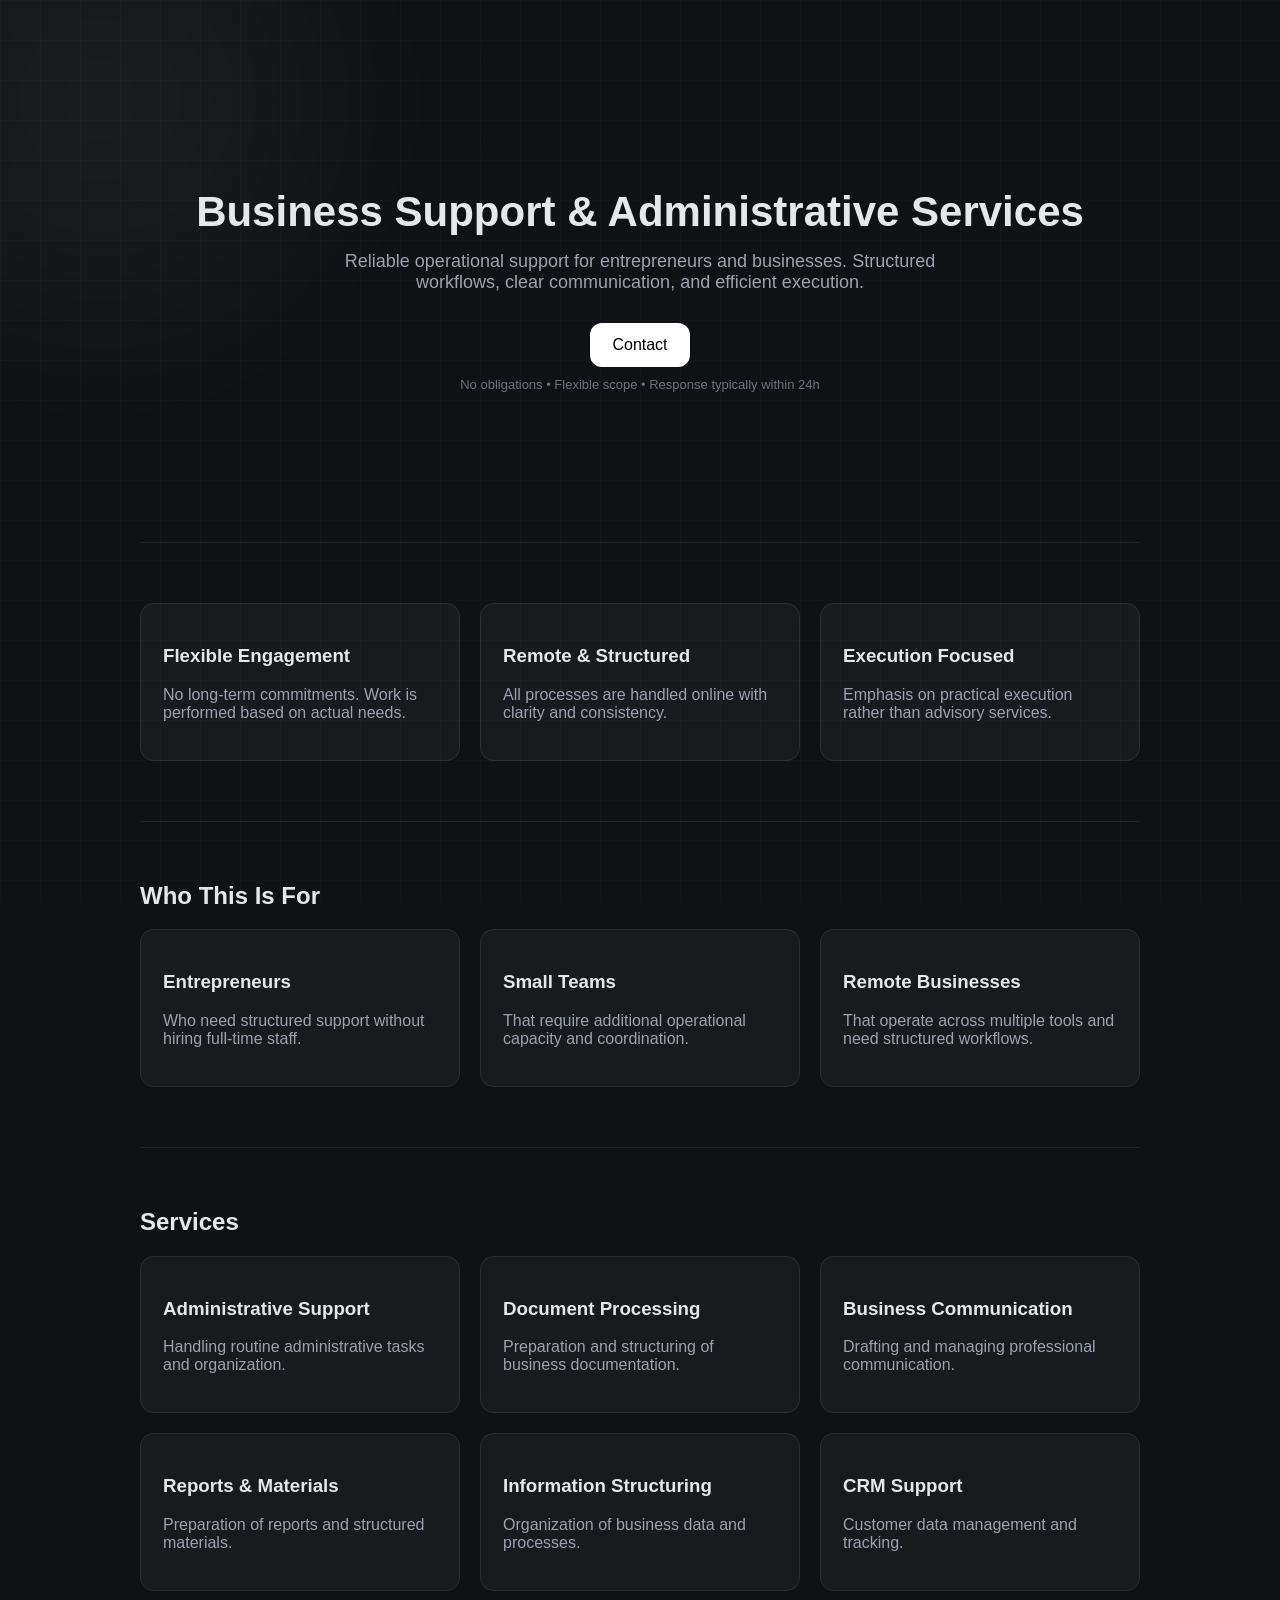
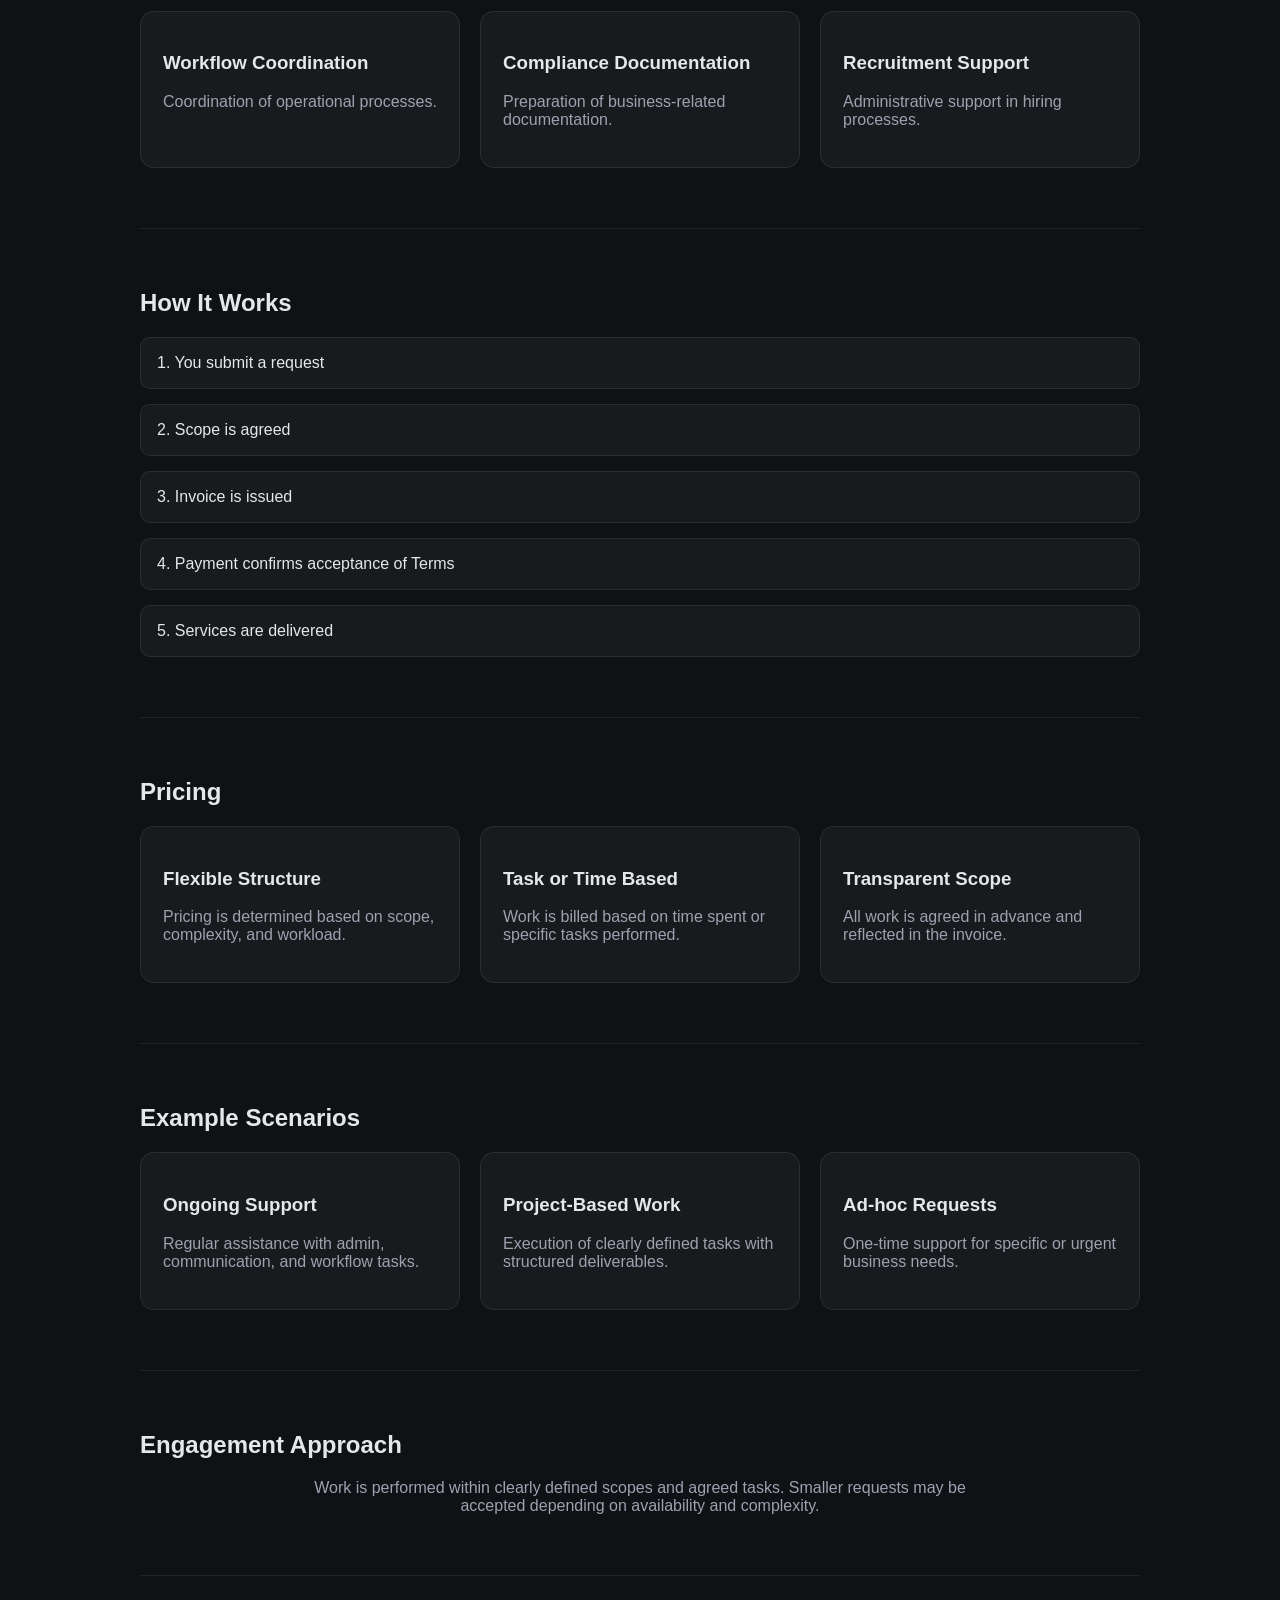
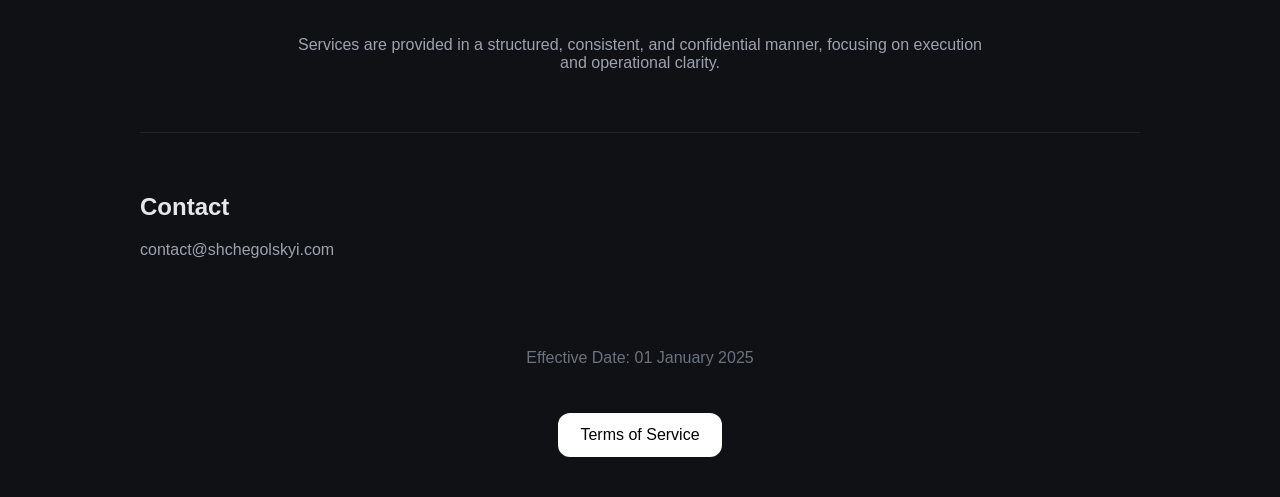
==== commit b3c7da68: "Еще один" ====
--- a/index.html
+++ b/index.html
@@ -13,7 +13,6 @@
     color: #e5e7eb;
 }
 
-/* grid */
 body::before {
     content: "";
     position: fixed;
@@ -25,7 +24,6 @@
     z-index: -2;
 }
 
-/* glow */
 body::after {
     content: "";
     position: fixed;
@@ -44,7 +42,6 @@
     padding: 40px 20px;
 }
 
-/* reveal animation */
 .reveal {
     opacity: 0;
     transform: translateY(20px);
@@ -56,7 +53,6 @@
     transform: translateY(0);
 }
 
-/* HERO */
 .hero {
     text-align: center;
     padding: 120px 20px 90px;
@@ -74,7 +70,6 @@
     margin: auto;
 }
 
-/* button */
 .btn {
     display: inline-block;
     padding: 13px 22px;
@@ -91,21 +86,18 @@
     background: #e5e7eb;
 }
 
-/* micro */
 .micro {
     margin-top: 10px;
     font-size: 13px;
     color: #6b7280;
 }
 
-/* divider */
 .divider {
     height: 1px;
     background: rgba(255,255,255,0.08);
     margin: 60px 0;
 }
 
-/* cards */
 .cards {
     display: grid;
     gap: 20px;
@@ -118,7 +110,6 @@
     border-radius: 14px;
     border: 1px solid rgba(255,255,255,0.08);
     transition: 0.25s;
-    position: relative;
 }
 
 .card:hover {
@@ -130,7 +121,6 @@
     color: #9ca3af;
 }
 
-/* steps */
 .steps {
     display: grid;
     gap: 15px;
@@ -143,7 +133,6 @@
     border: 1px solid rgba(255,255,255,0.08);
 }
 
-/* trust */
 .trust {
     text-align: center;
     max-width: 700px;
@@ -151,21 +140,18 @@
     color: #9ca3af;
 }
 
-/* footer */
 .footer {
     margin-top: 90px;
     text-align: center;
     color: #6b7280;
 }
 </style>
-
 </head>
 
 <body>
 
 <div class="container">
 
-<!-- HERO -->
 <div class="hero reveal">
     <h1>Business Support & Administrative Services</h1>
     <p>
@@ -182,7 +168,6 @@
 
 <div class="divider"></div>
 
-<!-- VALUE -->
 <div class="cards reveal">
     <div class="card">
         <h3>Flexible Engagement</h3>
@@ -202,7 +187,6 @@
 
 <div class="divider"></div>
 
-<!-- WHO THIS IS FOR -->
 <div class="section reveal">
     <h2>Who This Is For</h2>
 
@@ -226,11 +210,9 @@
 
 <div class="divider"></div>
 
-<!-- SERVICES -->
 <h2 class="reveal">Services</h2>
 
 <div class="cards reveal">
-
     <div class="card"><h3>Administrative Support</h3><p>Handling routine administrative tasks and organization.</p></div>
     <div class="card"><h3>Document Processing</h3><p>Preparation and structuring of business documentation.</p></div>
     <div class="card"><h3>Business Communication</h3><p>Drafting and managing professional communication.</p></div>
@@ -240,12 +222,10 @@
     <div class="card"><h3>Workflow Coordination</h3><p>Coordination of operational processes.</p></div>
     <div class="card"><h3>Compliance Documentation</h3><p>Preparation of business-related documentation.</p></div>
     <div class="card"><h3>Recruitment Support</h3><p>Administrative support in hiring processes.</p></div>
-
-</div>
-
-<div class="divider"></div>
-
-<!-- HOW IT WORKS -->
+</div>
+
+<div class="divider"></div>
+
 <h2 class="reveal">How It Works</h2>
 
 <div class="steps reveal">
@@ -258,7 +238,59 @@
 
 <div class="divider"></div>
 
-<!-- TRUST -->
+<h2 class="reveal">Pricing</h2>
+
+<div class="cards reveal">
+    <div class="card">
+        <h3>Flexible Structure</h3>
+        <p>Pricing is determined based on scope, complexity, and workload.</p>
+    </div>
+
+    <div class="card">
+        <h3>Task or Time Based</h3>
+        <p>Work is billed based on time spent or specific tasks performed.</p>
+    </div>
+
+    <div class="card">
+        <h3>Transparent Scope</h3>
+        <p>All work is agreed in advance and reflected in the invoice.</p>
+    </div>
+</div>
+
+<div class="divider"></div>
+
+<h2 class="reveal">Example Scenarios</h2>
+
+<div class="cards reveal">
+    <div class="card">
+        <h3>Ongoing Support</h3>
+        <p>Regular assistance with admin, communication, and workflow tasks.</p>
+    </div>
+
+    <div class="card">
+        <h3>Project-Based Work</h3>
+        <p>Execution of clearly defined tasks with structured deliverables.</p>
+    </div>
+
+    <div class="card">
+        <h3>Ad-hoc Requests</h3>
+        <p>One-time support for specific or urgent business needs.</p>
+    </div>
+</div>
+
+<div class="divider"></div>
+
+<h2 class="reveal">Engagement Approach</h2>
+
+<div class="trust reveal">
+    <p>
+        Work is performed within clearly defined scopes and agreed tasks.
+        Smaller requests may be accepted depending on availability and complexity.
+    </p>
+</div>
+
+<div class="divider"></div>
+
 <div class="trust reveal">
     <p>
         Services are provided in a structured, consistent, and confidential manner,
@@ -268,11 +300,9 @@
 
 <div class="divider"></div>
 
-<!-- CONTACT -->
 <h2 class="reveal">Contact</h2>
 <p class="reveal" style="color:#9ca3af;">contact@shchegolskyi.com</p>
 
-<!-- FOOTER -->
 <div class="footer reveal">
     <p>Effective Date: 01 January 2025</p>
     <a class="btn" href="/terms">Terms of Service</a>
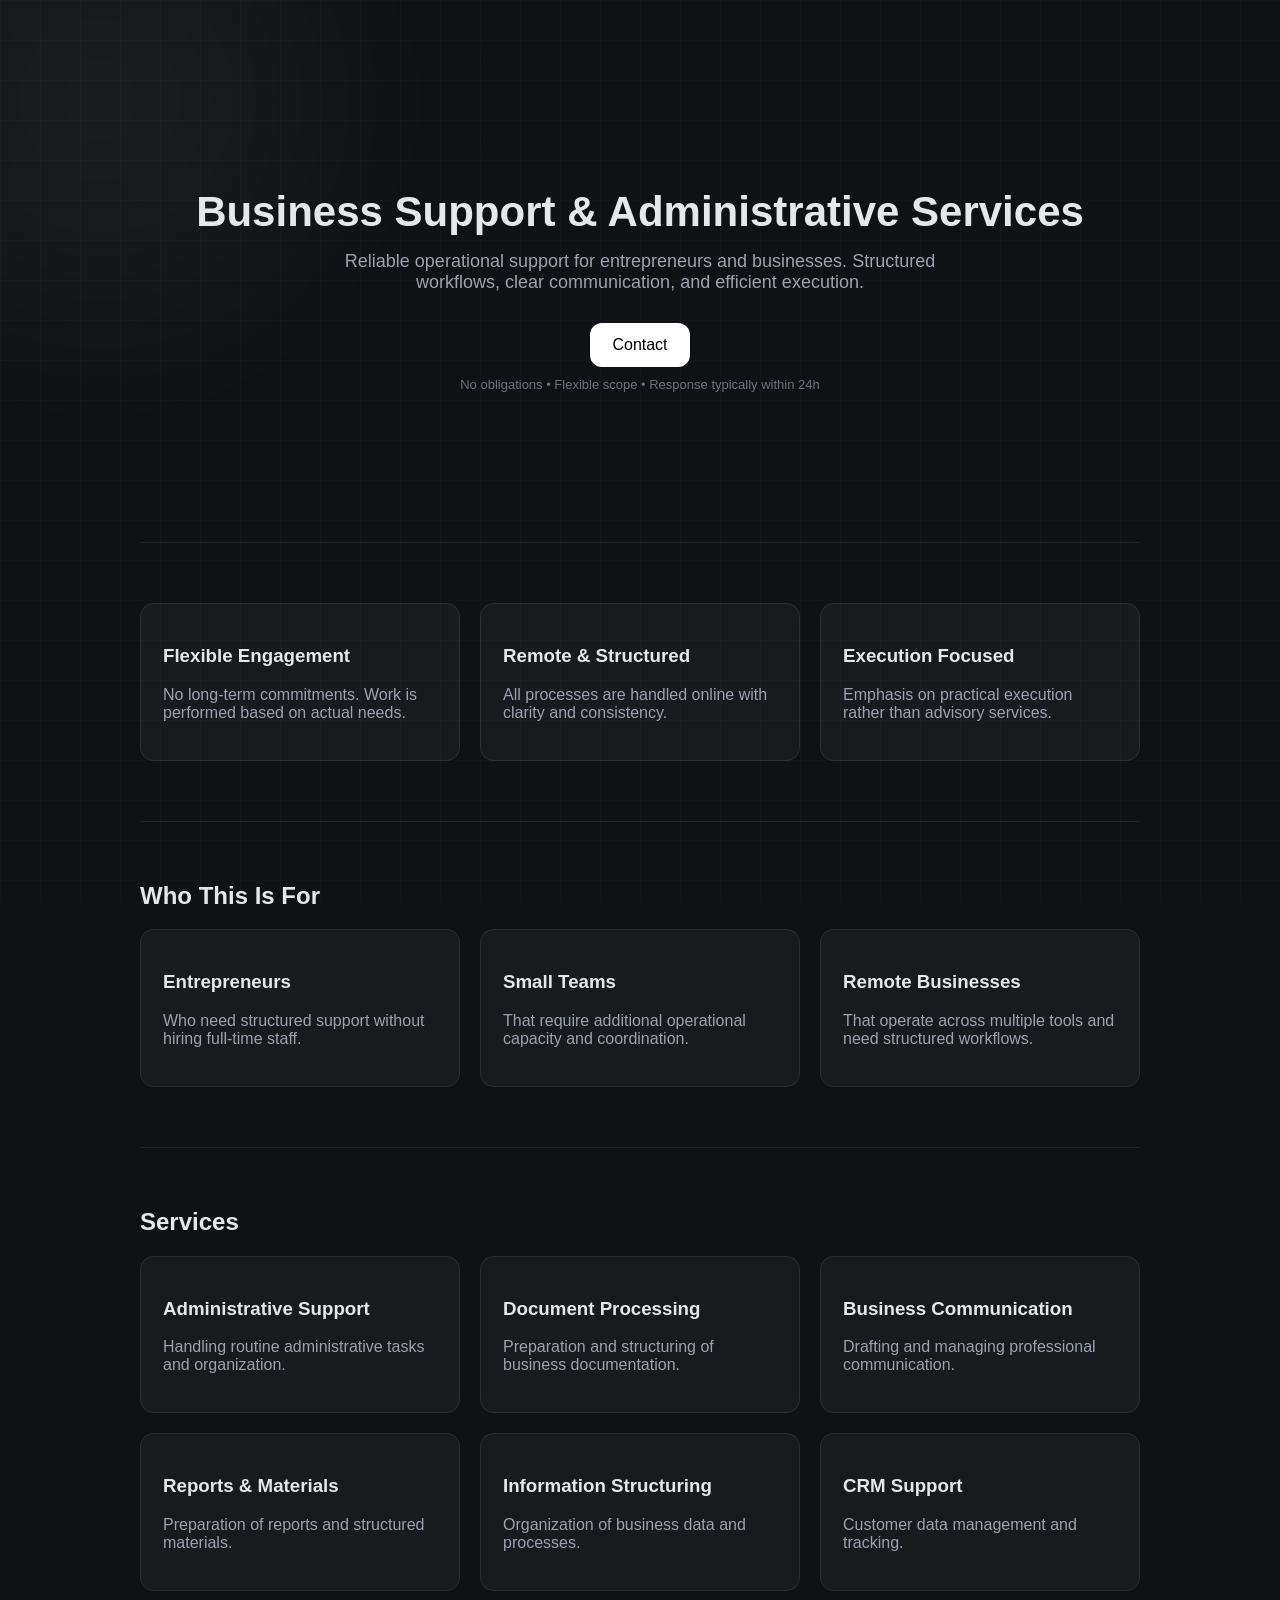
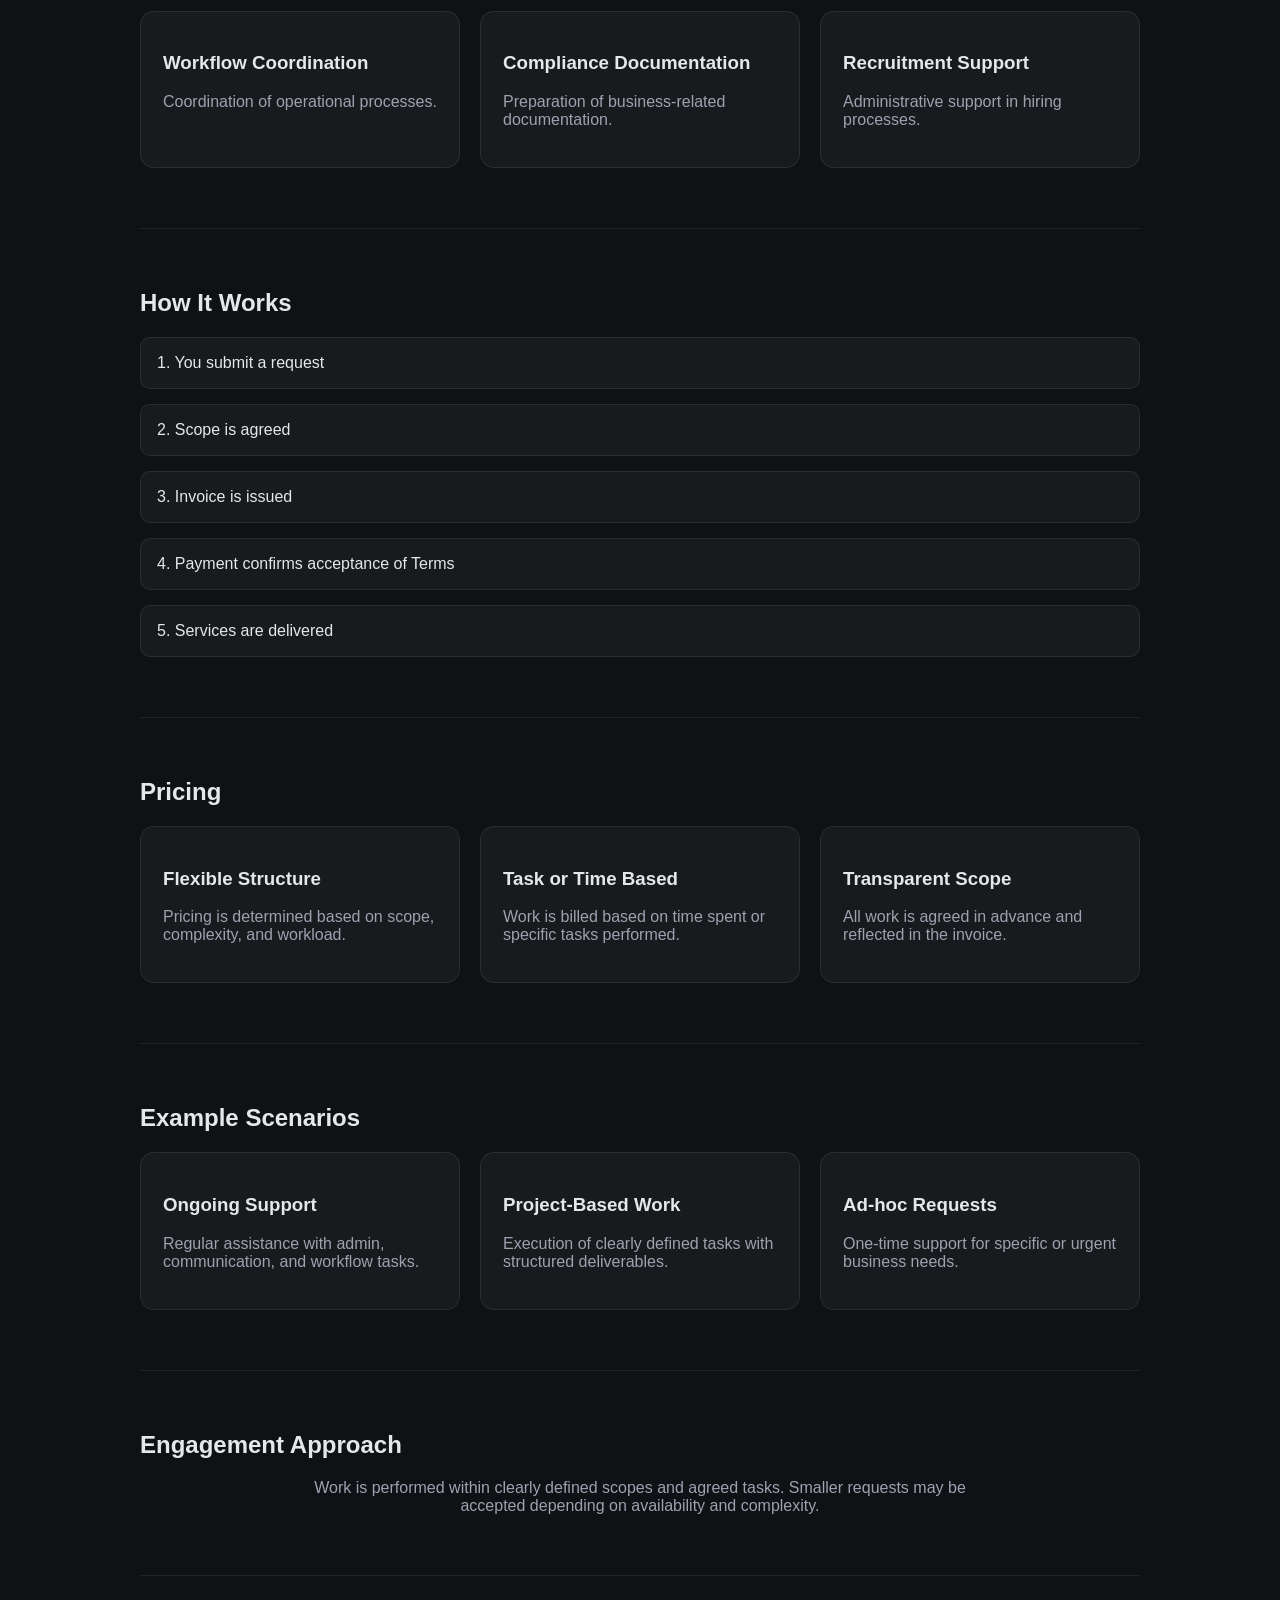
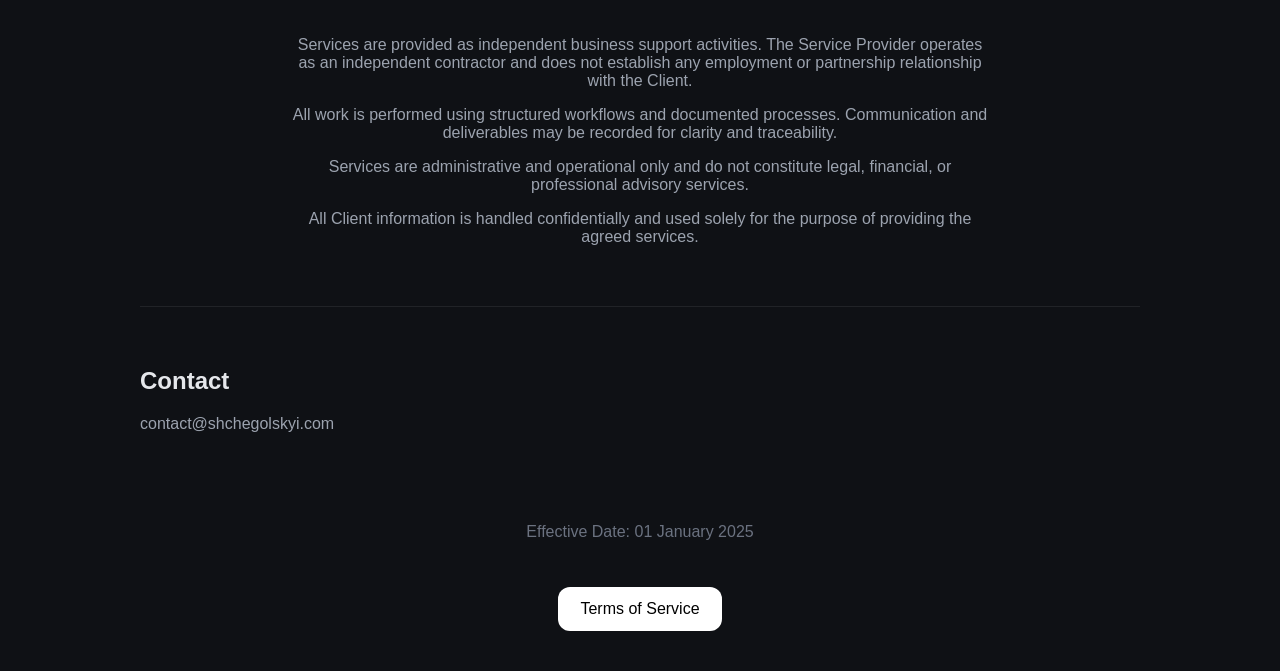
==== commit e733e013: "доверие" ====
--- a/index.html
+++ b/index.html
@@ -146,6 +146,7 @@
     color: #6b7280;
 }
 </style>
+
 </head>
 
 <body>
@@ -293,8 +294,24 @@
 
 <div class="trust reveal">
     <p>
-        Services are provided in a structured, consistent, and confidential manner,
-        focusing on execution and operational clarity.
+        Services are provided as independent business support activities.
+        The Service Provider operates as an independent contractor and does not
+        establish any employment or partnership relationship with the Client.
+    </p>
+
+    <p style="margin-top:15px;">
+        All work is performed using structured workflows and documented processes.
+        Communication and deliverables may be recorded for clarity and traceability.
+    </p>
+
+    <p style="margin-top:15px;">
+        Services are administrative and operational only and do not constitute
+        legal, financial, or professional advisory services.
+    </p>
+
+    <p style="margin-top:15px;">
+        All Client information is handled confidentially and used solely for
+        the purpose of providing the agreed services.
     </p>
 </div>
 
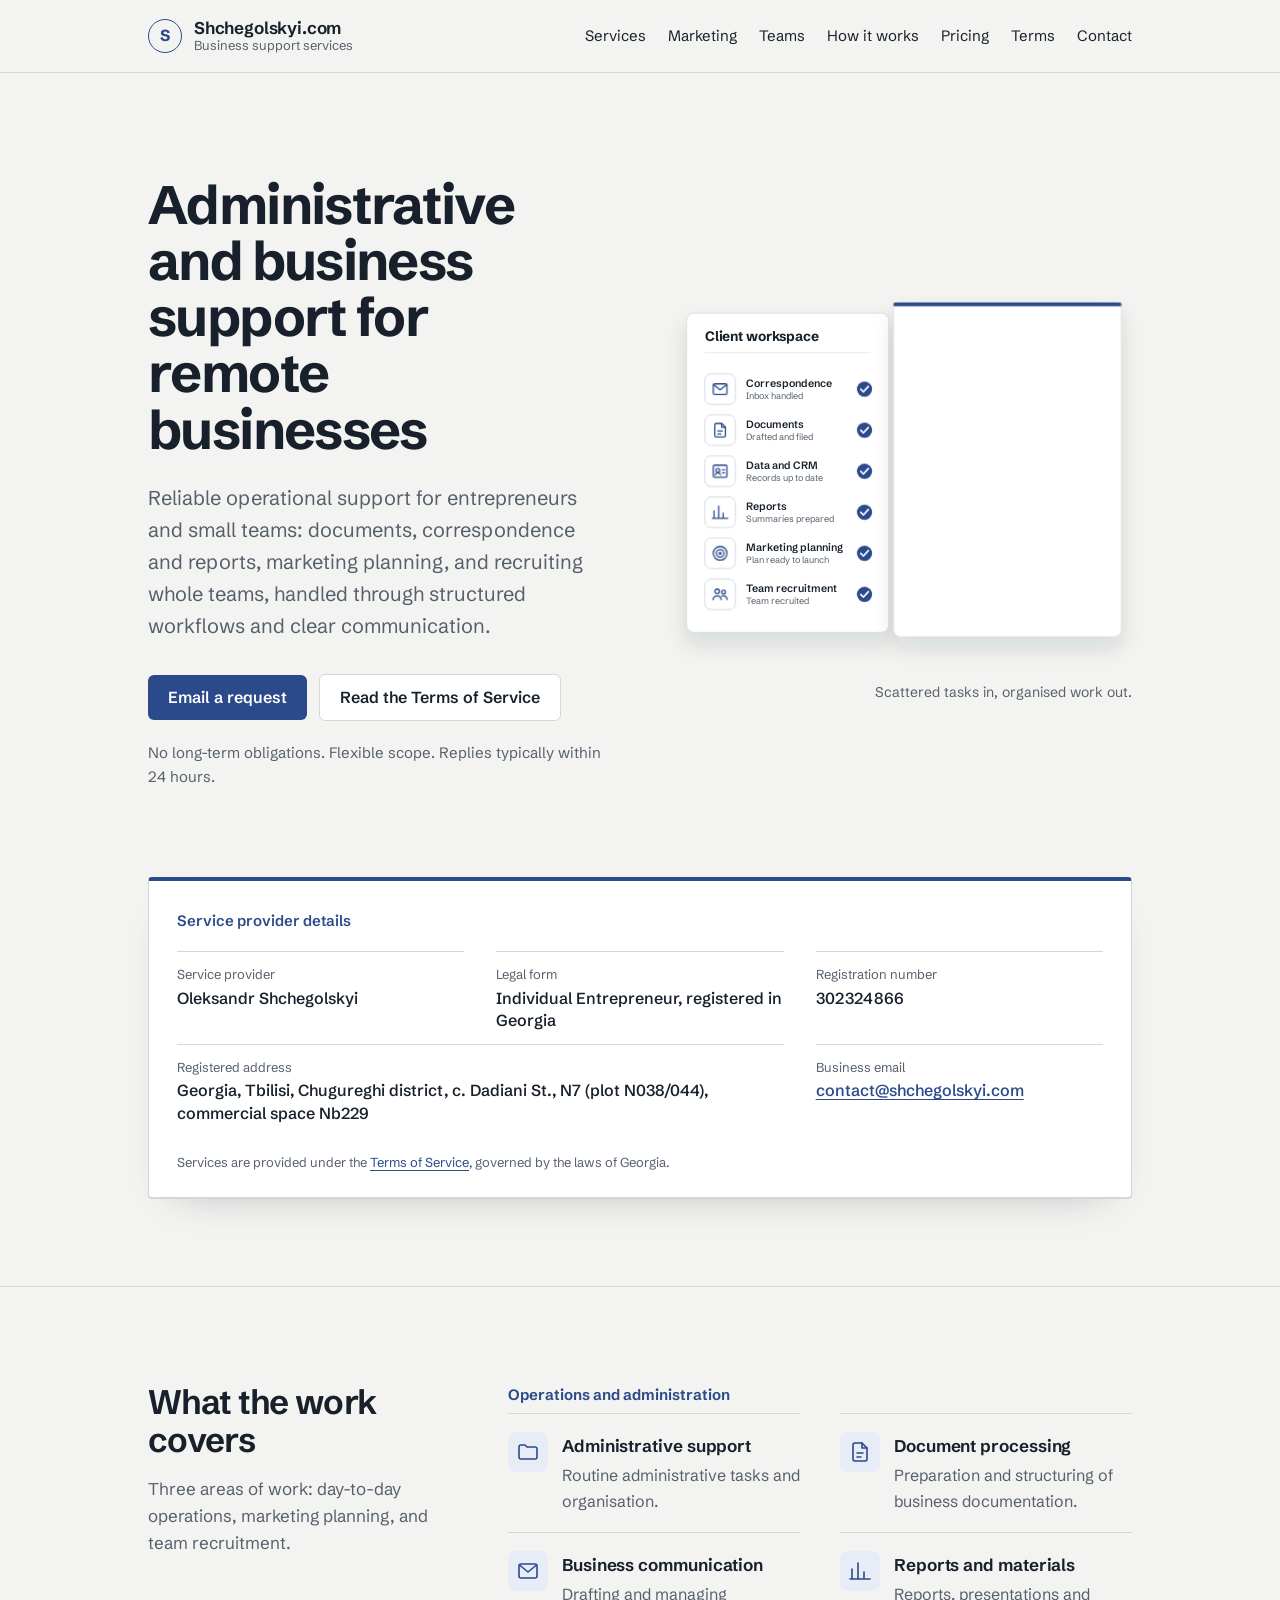
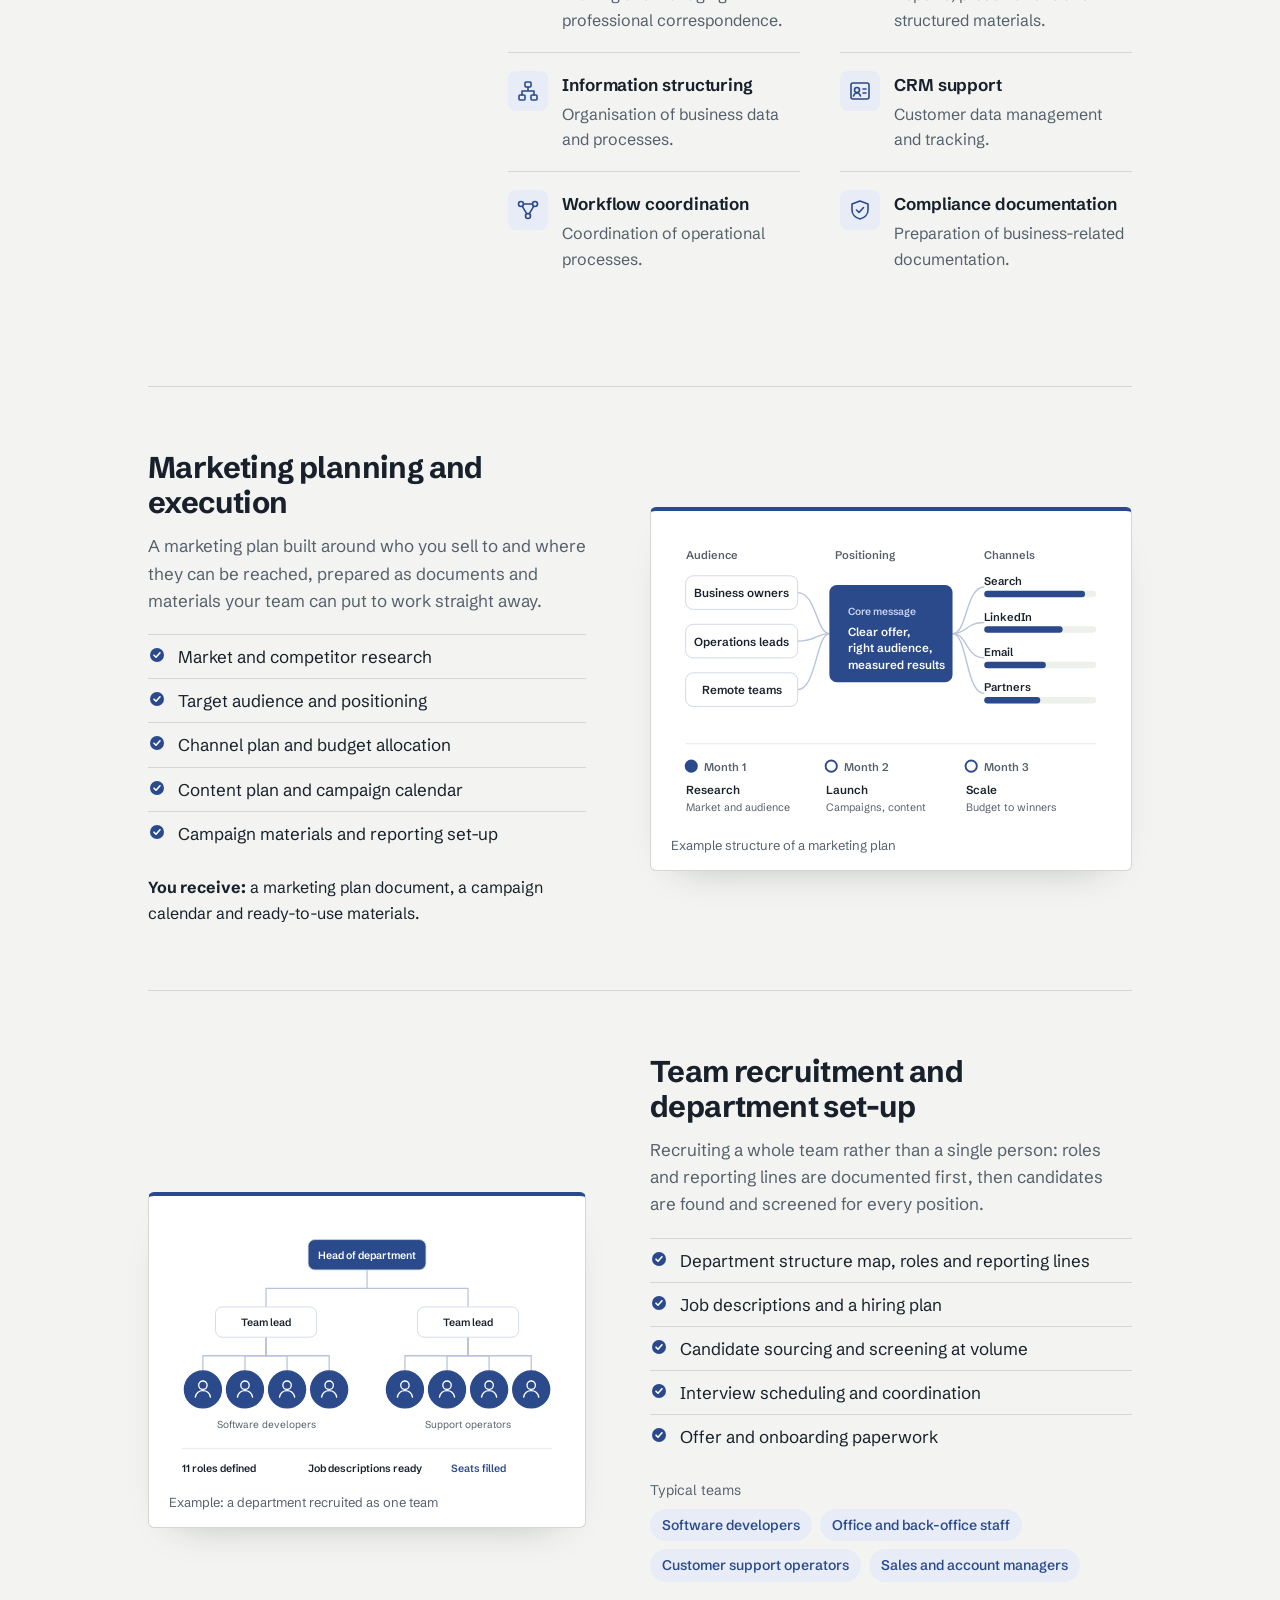
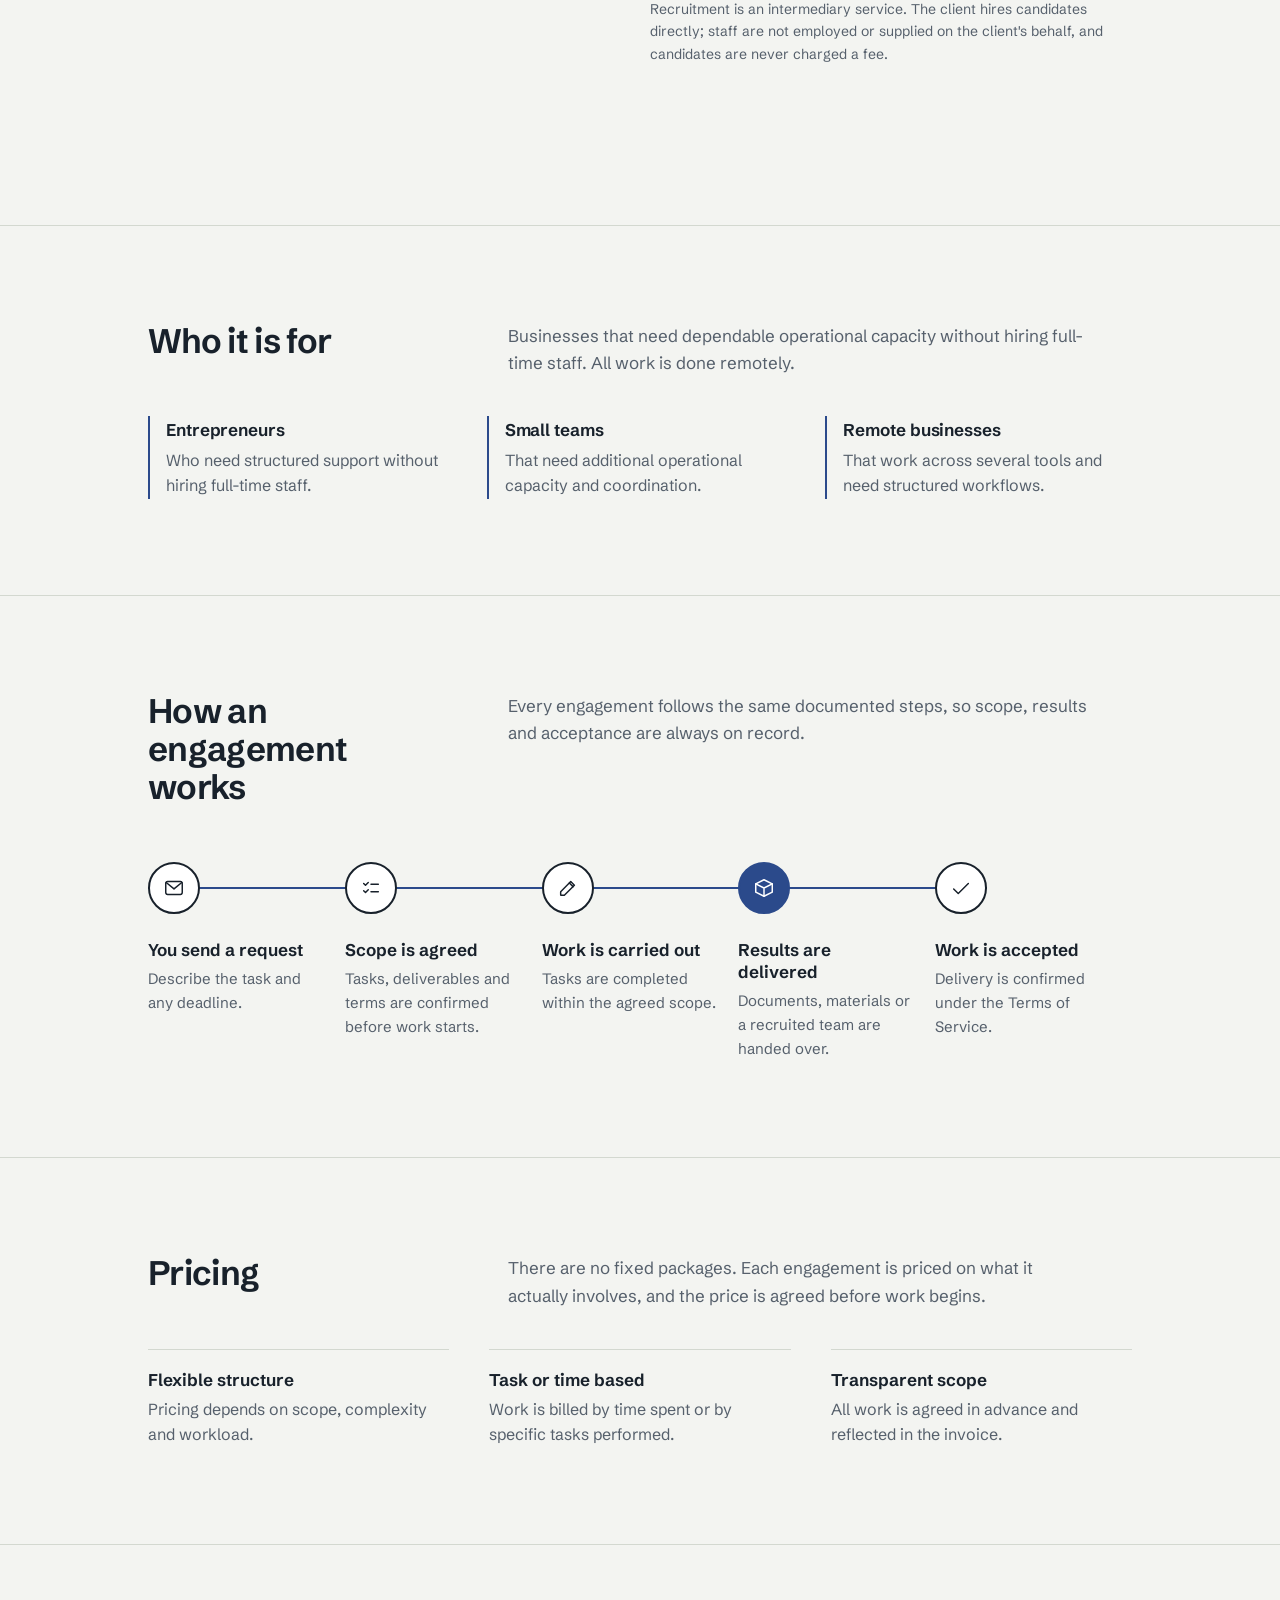
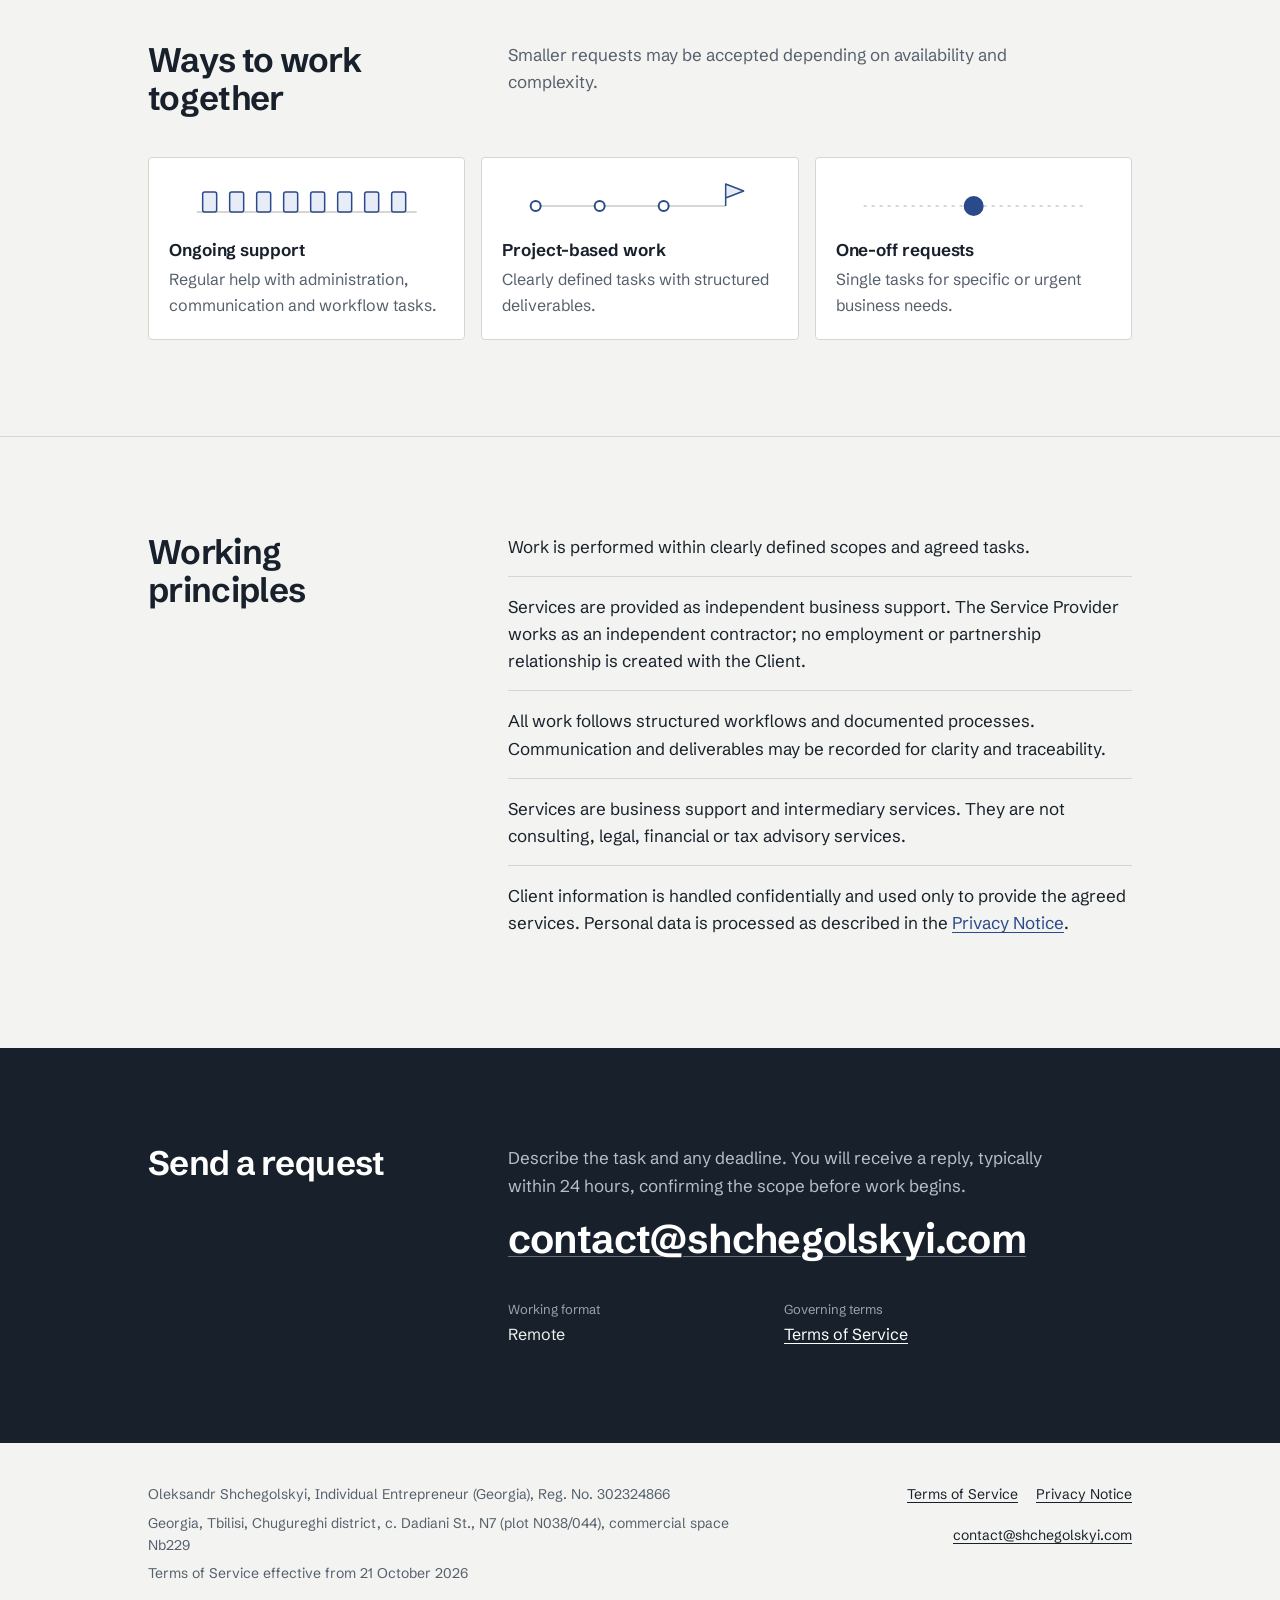
==== commit 4b1dbcc0: "Publish site Co-Authored-By: Claude Opus 5.5 <noreply@anthropic.com> Claude-Session: https://claude." ====
--- a/index.html
+++ b/index.html
@@ -3,345 +3,396 @@
 <head>
 <meta charset="UTF-8">
 <meta name="viewport" content="width=device-width, initial-scale=1.0">
-<title>Business Support Services</title>
-
-<style>
-body {
-    font-family: -apple-system, BlinkMacSystemFont, sans-serif;
-    margin: 0;
-    background: #0f1115;
-    color: #e5e7eb;
+<title>Shchegolskyi.com — Business Support Services</title>
+<meta name="description" content="Administrative and operational support for entrepreneurs and remote businesses. Individual Entrepreneur registered in Georgia, Reg. No. 302324866.">
+<link rel="canonical" href="https://shchegolskyi.com/">
+<meta property="og:type" content="website">
+<meta property="og:url" content="https://shchegolskyi.com/">
+<meta property="og:title" content="Shchegolskyi.com — Business Support Services">
+<meta property="og:description" content="Administrative and operational support for entrepreneurs and remote businesses. Registered in Georgia.">
+<meta name="theme-color" content="#2b4a8b">
+<link rel="icon" href="data:image/svg+xml,%3Csvg xmlns='http://www.w3.org/2000/svg' viewBox='0 0 32 32'%3E%3Ccircle cx='16' cy='16' r='14.5' fill='%23fff' stroke='%232b4a8b' stroke-width='2'/%3E%3Ctext x='16' y='21.5' text-anchor='middle' font-family='Arial' font-weight='700' font-size='15' fill='%232b4a8b'%3ES%3C/text%3E%3C/svg%3E">
+<link rel="preload" href="assets/fonts/schibsted-grotesk-latin-wght-normal.woff2" as="font" type="font/woff2" crossorigin>
+<link rel="stylesheet" href="assets/site.css">
+<script type="application/ld+json">
+{
+  "@context": "https://schema.org",
+  "@type": "ProfessionalService",
+  "name": "Shchegolskyi.com",
+  "url": "https://shchegolskyi.com/",
+  "email": "contact@shchegolskyi.com",
+  "founder": { "@type": "Person", "name": "Oleksandr Shchegolskyi" },
+  "identifier": { "@type": "PropertyValue", "propertyID": "Georgian business registration number", "value": "302324866" },
+  "address": {
+    "@type": "PostalAddress",
+    "streetAddress": "c. Dadiani St., N7 (plot N038/044), commercial space Nb229, Chugureghi district",
+    "addressLocality": "Tbilisi",
+    "addressCountry": "GE"
+  },
+  "areaServed": "Worldwide",
+  "description": "Administrative and operational business support, marketing planning and team recruitment for entrepreneurs, small teams and remote businesses."
 }
-
-body::before {
-    content: "";
-    position: fixed;
-    width: 100%;
-    height: 100%;
-    background-image: linear-gradient(rgba(255,255,255,0.02) 1px, transparent 1px),
-                      linear-gradient(90deg, rgba(255,255,255,0.02) 1px, transparent 1px);
-    background-size: 40px 40px;
-    z-index: -2;
+</script>
+<style id="hero-mix">
+.mix .t-h{font:700 18px var(--font);fill:#18212b;letter-spacing:-.01em}
+.mix .t-s{font:500 11px var(--font);fill:#8a929c}
+.mix .t-b{font:600 12.5px var(--font);fill:#18212b}
+.mix .t-m{font:400 11.5px var(--font);fill:#56606c}
+.mix .t-th{font:600 11px var(--font);fill:#56606c}
+.mix .t-dt{font:700 15px var(--font);fill:#18212b}
+.mix .t-ini{font:700 11px var(--font);fill:#2b4a8b}
+.mix .t-kpi{font:700 30px var(--font);fill:#18212b;letter-spacing:-.02em}
+.mix .t-up{font:600 12px var(--font);fill:#2f6b4f}
+.mix .t-v{font:600 11.5px var(--font);fill:#18212b}
+.mix .p{font:600 10.5px var(--font)}
+.mix .t-badge{font:650 14px var(--font);fill:#fff}
+.mix .fly,.mix .paper,.mix .tile,.mix .ok,.mix .done,.mix .card,.mix .panel,.mix .sc,.mix .it,.mix .gb{transform-box:fill-box;transform-origin:center}
+.mix .gb{transform-origin:center bottom} .mix .hb{transform-box:fill-box;transform-origin:left center}
+.mix .hl{opacity:0} .mix .hl[style*="--s:0"]{opacity:1}
+.mix .sc:not([style*="--s:0"]){opacity:0}
+@media (prefers-reduced-motion:no-preference){
+ .mix .fly{animation:m-fade .45s ease both calc(var(--i)*.1s),m-land 1.1s cubic-bezier(.65,0,.2,1) both calc(1s + var(--i)*.16s)}
+ .mix .paper{animation:m-out .35s ease both calc(1.75s + var(--i)*.16s)}
+ .mix .tile{animation:m-fade .35s ease both calc(1.75s + var(--i)*.16s)}
+ .mix .panel{animation:m-fade .6s ease both 1.1s}
+ .mix .slot{animation:m-fade .5s ease both 1.2s}
+ .mix .lbl{animation:m-fade .4s ease both calc(2.05s + var(--i)*.16s)}
+ .mix .ok{animation:m-pop .4s cubic-bezier(.3,1.5,.5,1) both calc(2.4s + var(--i)*.16s)}
+ .mix .card{animation:m-slide .8s cubic-bezier(.2,.7,.2,1) both 3.05s}
+ .mix .hl,.mix .hl[style*="--s:0"]{opacity:0;animation:m-hl 24s ease infinite both calc(3.4s + var(--s)*4s)}
+ .mix .sc,.mix .sc:not([style*="--s:0"]){opacity:0;animation:m-scene 24s ease infinite both calc(3.4s + var(--s)*4s)}
+ .mix .sc .it{animation:m-item 24s ease-out infinite both calc(3.4s + var(--s)*4s + .25s + var(--k)*.12s)}
+ .mix .sc .hb{animation:m-hbar 24s ease-out infinite both calc(3.4s + var(--s)*4s + .5s)}
+ .mix .sc .gb{animation:m-bar 24s ease-out infinite both calc(3.4s + var(--s)*4s + .45s)}
+ .mix .sc .done{animation:m-done 24s cubic-bezier(.3,1.5,.5,1) infinite both calc(3.4s + var(--s)*4s + 1.3s)}
 }
-
-body::after {
-    content: "";
-    position: fixed;
-    width: 600px;
-    height: 600px;
-    background: radial-gradient(circle, rgba(255,255,255,0.08), transparent 70%);
-    top: -200px;
-    left: -200px;
-    filter: blur(100px);
-    z-index: -1;
-}
-
-.container {
-    max-width: 1000px;
-    margin: auto;
-    padding: 40px 20px;
-}
-
-.reveal {
-    opacity: 0;
-    transform: translateY(20px);
-    transition: all 0.7s ease;
-}
-
-.reveal.active {
-    opacity: 1;
-    transform: translateY(0);
-}
-
-.hero {
-    text-align: center;
-    padding: 120px 20px 90px;
-}
-
-.hero h1 {
-    font-size: 42px;
-    margin-bottom: 15px;
-}
-
-.hero p {
-    color: #9ca3af;
-    font-size: 18px;
-    max-width: 620px;
-    margin: auto;
-}
-
-.btn {
-    display: inline-block;
-    padding: 13px 22px;
-    background: #ffffff;
-    color: #000;
-    border-radius: 12px;
-    text-decoration: none;
-    margin-top: 30px;
-    transition: 0.25s;
-}
-
-.btn:hover {
-    transform: translateY(-2px);
-    background: #e5e7eb;
-}
-
-.micro {
-    margin-top: 10px;
-    font-size: 13px;
-    color: #6b7280;
-}
-
-.divider {
-    height: 1px;
-    background: rgba(255,255,255,0.08);
-    margin: 60px 0;
-}
-
-.cards {
-    display: grid;
-    gap: 20px;
-    grid-template-columns: repeat(auto-fit, minmax(260px, 1fr));
-}
-
-.card {
-    background: rgba(255,255,255,0.04);
-    padding: 22px;
-    border-radius: 14px;
-    border: 1px solid rgba(255,255,255,0.08);
-    transition: 0.25s;
-}
-
-.card:hover {
-    transform: translateY(-4px);
-    border-color: rgba(255,255,255,0.25);
-}
-
-.card p {
-    color: #9ca3af;
-}
-
-.steps {
-    display: grid;
-    gap: 15px;
-}
-
-.step {
-    background: rgba(255,255,255,0.04);
-    padding: 16px;
-    border-radius: 10px;
-    border: 1px solid rgba(255,255,255,0.08);
-}
-
-.trust {
-    text-align: center;
-    max-width: 700px;
-    margin: auto;
-    color: #9ca3af;
-}
-
-.footer {
-    margin-top: 90px;
-    text-align: center;
-    color: #6b7280;
-}
+@keyframes m-fade{from{opacity:0}to{opacity:1}}
+@keyframes m-out{from{opacity:1}to{opacity:0}}
+@keyframes m-land{from{transform:translate(var(--dx),var(--dy)) rotate(var(--r)) scale(2.1)}to{transform:none}}
+@keyframes m-pop{from{opacity:0;transform:scale(.4)}to{opacity:1;transform:scale(1)}}
+@keyframes m-slide{from{opacity:0;transform:translateX(40px)}to{opacity:1;transform:none}}
+@keyframes m-hl{0%{opacity:0}2%{opacity:1}15.3%{opacity:1}16.9%{opacity:0}100%{opacity:0}}
+@keyframes m-scene{0%{opacity:0;transform:translateY(10px)}2%{opacity:1;transform:none}15.3%{opacity:1;transform:none}16.9%{opacity:0;transform:translateY(-8px)}100%{opacity:0}}
+@keyframes m-item{0%{opacity:0;transform:translateX(14px)}2%{opacity:1;transform:none}100%{opacity:1;transform:none}}
+@keyframes m-bar{0%{transform:scaleY(0)}2.7%{transform:scaleY(1)}100%{transform:scaleY(1)}}
+@keyframes m-hbar{0%{transform:scaleX(0)}2.7%{transform:scaleX(1)}100%{transform:scaleX(1)}}
+@keyframes m-done{0%{opacity:0;transform:scale(.4)}1.7%{opacity:1;transform:scale(1)}100%{opacity:1;transform:scale(1)}}
+@media (prefers-reduced-motion:reduce){.mix .paper{display:none}}
 </style>
-
 </head>
-
 <body>
-
-<div class="container">
-
-<div class="hero reveal">
-    <h1>Business Support & Administrative Services</h1>
-    <p>
-        Reliable operational support for entrepreneurs and businesses.
-        Structured workflows, clear communication, and efficient execution.
-    </p>
-
-    <a class="btn" href="mailto:contact@shchegolskyi.com">Contact</a>
-
-    <div class="micro">
-        No obligations • Flexible scope • Response typically within 24h
-    </div>
-</div>
-
-<div class="divider"></div>
-
-<div class="cards reveal">
-    <div class="card">
-        <h3>Flexible Engagement</h3>
-        <p>No long-term commitments. Work is performed based on actual needs.</p>
-    </div>
-
-    <div class="card">
-        <h3>Remote & Structured</h3>
-        <p>All processes are handled online with clarity and consistency.</p>
-    </div>
-
-    <div class="card">
-        <h3>Execution Focused</h3>
-        <p>Emphasis on practical execution rather than advisory services.</p>
-    </div>
-</div>
-
-<div class="divider"></div>
-
-<div class="section reveal">
-    <h2>Who This Is For</h2>
-
-    <div class="cards">
-        <div class="card">
-            <h3>Entrepreneurs</h3>
-            <p>Who need structured support without hiring full-time staff.</p>
-        </div>
-
-        <div class="card">
-            <h3>Small Teams</h3>
-            <p>That require additional operational capacity and coordination.</p>
-        </div>
-
-        <div class="card">
-            <h3>Remote Businesses</h3>
-            <p>That operate across multiple tools and need structured workflows.</p>
-        </div>
-    </div>
-</div>
-
-<div class="divider"></div>
-
-<h2 class="reveal">Services</h2>
-
-<div class="cards reveal">
-    <div class="card"><h3>Administrative Support</h3><p>Handling routine administrative tasks and organization.</p></div>
-    <div class="card"><h3>Document Processing</h3><p>Preparation and structuring of business documentation.</p></div>
-    <div class="card"><h3>Business Communication</h3><p>Drafting and managing professional communication.</p></div>
-    <div class="card"><h3>Reports & Materials</h3><p>Preparation of reports and structured materials.</p></div>
-    <div class="card"><h3>Information Structuring</h3><p>Organization of business data and processes.</p></div>
-    <div class="card"><h3>CRM Support</h3><p>Customer data management and tracking.</p></div>
-    <div class="card"><h3>Workflow Coordination</h3><p>Coordination of operational processes.</p></div>
-    <div class="card"><h3>Compliance Documentation</h3><p>Preparation of business-related documentation.</p></div>
-    <div class="card"><h3>Recruitment Support</h3><p>Administrative support in hiring processes.</p></div>
-</div>
-
-<div class="divider"></div>
-
-<h2 class="reveal">How It Works</h2>
-
-<div class="steps reveal">
-    <div class="step">1. You submit a request</div>
-    <div class="step">2. Scope is agreed</div>
-    <div class="step">3. Invoice is issued</div>
-    <div class="step">4. Payment confirms acceptance of Terms</div>
-    <div class="step">5. Services are delivered</div>
-</div>
-
-<div class="divider"></div>
-
-<h2 class="reveal">Pricing</h2>
-
-<div class="cards reveal">
-    <div class="card">
-        <h3>Flexible Structure</h3>
-        <p>Pricing is determined based on scope, complexity, and workload.</p>
-    </div>
-
-    <div class="card">
-        <h3>Task or Time Based</h3>
-        <p>Work is billed based on time spent or specific tasks performed.</p>
-    </div>
-
-    <div class="card">
-        <h3>Transparent Scope</h3>
-        <p>All work is agreed in advance and reflected in the invoice.</p>
-    </div>
-</div>
-
-<div class="divider"></div>
-
-<h2 class="reveal">Example Scenarios</h2>
-
-<div class="cards reveal">
-    <div class="card">
-        <h3>Ongoing Support</h3>
-        <p>Regular assistance with admin, communication, and workflow tasks.</p>
-    </div>
-
-    <div class="card">
-        <h3>Project-Based Work</h3>
-        <p>Execution of clearly defined tasks with structured deliverables.</p>
-    </div>
-
-    <div class="card">
-        <h3>Ad-hoc Requests</h3>
-        <p>One-time support for specific or urgent business needs.</p>
-    </div>
-</div>
-
-<div class="divider"></div>
-
-<h2 class="reveal">Engagement Approach</h2>
-
-<div class="trust reveal">
-    <p>
-        Work is performed within clearly defined scopes and agreed tasks.
-        Smaller requests may be accepted depending on availability and complexity.
-    </p>
-</div>
-
-<div class="divider"></div>
-
-<div class="trust reveal">
-    <p>
-        Services are provided as independent business support activities.
-        The Service Provider operates as an independent contractor and does not
-        establish any employment or partnership relationship with the Client.
-    </p>
-
-    <p style="margin-top:15px;">
-        All work is performed using structured workflows and documented processes.
-        Communication and deliverables may be recorded for clarity and traceability.
-    </p>
-
-    <p style="margin-top:15px;">
-        Services are administrative and operational only and do not constitute
-        legal, financial, or professional advisory services.
-    </p>
-
-    <p style="margin-top:15px;">
-        All Client information is handled confidentially and used solely for
-        the purpose of providing the agreed services.
-    </p>
-</div>
-
-<div class="divider"></div>
-
-<h2 class="reveal">Contact</h2>
-<p class="reveal" style="color:#9ca3af;">contact@shchegolskyi.com</p>
-
-<div class="footer reveal">
-    <p>Effective Date: 01 January 2025</p>
-    <a class="btn" href="/terms">Terms of Service</a>
-</div>
-
-</div>
-
+<a class="skip" href="#main">Skip to content</a>
+
+<header class="site-head">
+  <div class="wrap">
+    <a class="brand" href="index.html" aria-label="Shchegolskyi.com, home">
+      <span class="brand-mark" aria-hidden="true">S</span>
+      <span class="brand-name">Shchegolskyi.com<small>Business support services</small></span>
+    </a>
+    <nav class="site-nav" aria-label="Main">
+      <a href="#services">Services</a>
+      <a href="#marketing">Marketing</a>
+      <a href="#teams">Teams</a>
+      <a href="#process">How it works</a>
+      <a href="#pricing">Pricing</a>
+      <a href="terms/index.html">Terms</a>
+      <a href="#contact">Contact</a>
+    </nav>
+  </div>
+</header>
+
+<main id="main">
+
+<section class="hero" aria-labelledby="hero-title">
+  <div class="wrap">
+    <div class="hero-copy">
+      <h1 id="hero-title">Administrative and business support for remote businesses</h1>
+      <p class="lede">Reliable operational support for entrepreneurs and small teams: documents, correspondence and reports, marketing planning, and recruiting whole teams, handled through structured workflows and clear communication.</p>
+      <div class="actions">
+        <a class="btn btn-primary" href="mailto:contact@shchegolskyi.com">Email a request</a>
+        <a class="btn btn-plain" href="terms/index.html">Read the Terms of Service</a>
+      </div>
+      <p class="note">No long-term obligations. Flexible scope. Replies typically within 24 hours.</p>
+    </div>
+
+    <figure class="hero-art mix" aria-hidden="true">
+<svg viewBox="0 0 600 540" xmlns="http://www.w3.org/2000/svg" role="presentation">
+<defs><filter id="soft" x="-20%" y="-20%" width="140%" height="140%"><feDropShadow dx="0" dy="14" stdDeviation="14" flood-color="#18212b" flood-opacity=".13"/></filter></defs>
+<g class="panel" filter="url(#soft)"><rect x="14" y="66" width="266" height="420" rx="10" fill="#fff" stroke="#d3d8d0"/>
+<text x="38" y="102" class="t-h">Client workspace</text><line x1="38" y1="118" x2="256" y2="118" stroke="#e3e7e0"/></g>
+<g class="row" style="--i:0">
+  <rect class="hl" style="--s:0" x="26" y="139" width="242" height="54" rx="8" fill="#e7ecf6"/>
+  <rect class="slot" x="38" y="146" width="40" height="40" rx="8" fill="none" stroke="#d3d8d0" stroke-dasharray="3 4"/>
+  <text x="92" y="163" class="t-label lbl" style="font-size:14px">Correspondence</text>
+  <text x="92" y="179" class="t-row lbl" style="font-size:12px">Inbox handled</text>
+  <g transform="translate(248 166)"><g class="ok"><circle r="10" fill="#2b4a8b"/><path d="M-5 0 l3.5 3.5 l6.5 -7" fill="none" stroke="#fff" stroke-width="2.2" stroke-linecap="round" stroke-linejoin="round"/></g></g>
+</g><g class="row" style="--i:1">
+  <rect class="hl" style="--s:1" x="26" y="193" width="242" height="54" rx="8" fill="#e7ecf6"/>
+  <rect class="slot" x="38" y="200" width="40" height="40" rx="8" fill="none" stroke="#d3d8d0" stroke-dasharray="3 4"/>
+  <text x="92" y="217" class="t-label lbl" style="font-size:14px">Documents</text>
+  <text x="92" y="233" class="t-row lbl" style="font-size:12px">Drafted and filed</text>
+  <g transform="translate(248 220)"><g class="ok"><circle r="10" fill="#2b4a8b"/><path d="M-5 0 l3.5 3.5 l6.5 -7" fill="none" stroke="#fff" stroke-width="2.2" stroke-linecap="round" stroke-linejoin="round"/></g></g>
+</g><g class="row" style="--i:2">
+  <rect class="hl" style="--s:2" x="26" y="247" width="242" height="54" rx="8" fill="#e7ecf6"/>
+  <rect class="slot" x="38" y="254" width="40" height="40" rx="8" fill="none" stroke="#d3d8d0" stroke-dasharray="3 4"/>
+  <text x="92" y="271" class="t-label lbl" style="font-size:14px">Data and CRM</text>
+  <text x="92" y="287" class="t-row lbl" style="font-size:12px">Records up to date</text>
+  <g transform="translate(248 274)"><g class="ok"><circle r="10" fill="#2b4a8b"/><path d="M-5 0 l3.5 3.5 l6.5 -7" fill="none" stroke="#fff" stroke-width="2.2" stroke-linecap="round" stroke-linejoin="round"/></g></g>
+</g><g class="row" style="--i:3">
+  <rect class="hl" style="--s:3" x="26" y="301" width="242" height="54" rx="8" fill="#e7ecf6"/>
+  <rect class="slot" x="38" y="308" width="40" height="40" rx="8" fill="none" stroke="#d3d8d0" stroke-dasharray="3 4"/>
+  <text x="92" y="325" class="t-label lbl" style="font-size:14px">Reports</text>
+  <text x="92" y="341" class="t-row lbl" style="font-size:12px">Summaries prepared</text>
+  <g transform="translate(248 328)"><g class="ok"><circle r="10" fill="#2b4a8b"/><path d="M-5 0 l3.5 3.5 l6.5 -7" fill="none" stroke="#fff" stroke-width="2.2" stroke-linecap="round" stroke-linejoin="round"/></g></g>
+</g><g class="row" style="--i:4">
+  <rect class="hl" style="--s:4" x="26" y="355" width="242" height="54" rx="8" fill="#e7ecf6"/>
+  <rect class="slot" x="38" y="362" width="40" height="40" rx="8" fill="none" stroke="#d3d8d0" stroke-dasharray="3 4"/>
+  <text x="92" y="379" class="t-label lbl" style="font-size:14px">Marketing planning</text>
+  <text x="92" y="395" class="t-row lbl" style="font-size:12px">Plan ready to launch</text>
+  <g transform="translate(248 382)"><g class="ok"><circle r="10" fill="#2b4a8b"/><path d="M-5 0 l3.5 3.5 l6.5 -7" fill="none" stroke="#fff" stroke-width="2.2" stroke-linecap="round" stroke-linejoin="round"/></g></g>
+</g><g class="row" style="--i:5">
+  <rect class="hl" style="--s:5" x="26" y="409" width="242" height="54" rx="8" fill="#e7ecf6"/>
+  <rect class="slot" x="38" y="416" width="40" height="40" rx="8" fill="none" stroke="#d3d8d0" stroke-dasharray="3 4"/>
+  <text x="92" y="433" class="t-label lbl" style="font-size:14px">Team recruitment</text>
+  <text x="92" y="449" class="t-row lbl" style="font-size:12px">Team recruited</text>
+  <g transform="translate(248 436)"><g class="ok"><circle r="10" fill="#2b4a8b"/><path d="M-5 0 l3.5 3.5 l6.5 -7" fill="none" stroke="#fff" stroke-width="2.2" stroke-linecap="round" stroke-linejoin="round"/></g></g>
+</g>
+<g class="card">
+  <g filter="url(#soft)"><rect x="286" y="52" width="300" height="440" rx="10" fill="#fff" stroke="#d3d8d0"/></g>
+  <rect x="286" y="52" width="300" height="5" rx="2" fill="#2b4a8b"/>
+  <g transform="translate(286 52)"><g class="sc" style="--s:0"><text x="20" y="40" class="t-h">Correspondence</text><text x="280" y="40" text-anchor="end" class="t-s">Sample</text><text x="20" y="60" class="t-row">4 threads handled today</text><line x1="20" y1="74" x2="280" y2="74" stroke="#e3e7e0"/><g class="it" style="--k:0"><circle cx="38" cy="106" r="15" fill="#e7ecf6"/><text x="38" y="110.5" text-anchor="middle" class="t-ini">SC</text>
+<text x="62" y="100" class="t-b">Supplier contract, revised draft</text><text x="62" y="116" class="t-m">Comments merged, sent for signing</text><rect x="62" y="124" width="60" height="18" rx="9" fill="#e3f0e8"/><text x="92" y="136.5" text-anchor="middle" class="p" fill="#2f6b4f">Replied</text>
+<line x1="20" y1="152" x2="280" y2="152" stroke="#eef0ec"/></g><g class="it" style="--k:1"><circle cx="38" cy="178" r="15" fill="#e7ecf6"/><text x="38" y="182.5" text-anchor="middle" class="t-ini">LP</text>
+<text x="62" y="172" class="t-b">Invoice query from logistics partner</text><text x="62" y="188" class="t-m">Payment dates confirmed</text><rect x="62" y="196" width="66" height="18" rx="9" fill="#e3f0e8"/><text x="95" y="208.5" text-anchor="middle" class="p" fill="#2f6b4f">Resolved</text>
+<line x1="20" y1="224" x2="280" y2="224" stroke="#eef0ec"/></g><g class="it" style="--k:2"><circle cx="38" cy="250" r="15" fill="#e7ecf6"/><text x="38" y="254.5" text-anchor="middle" class="t-ini">PT</text>
+<text x="62" y="244" class="t-b">Meeting request: planning session</text><text x="62" y="260" class="t-m">Booked for Thursday, 11:00</text><rect x="62" y="268" width="73" height="18" rx="9" fill="#e7ecf6"/><text x="98" y="280.5" text-anchor="middle" class="p" fill="#2b4a8b">Scheduled</text>
+<line x1="20" y1="296" x2="280" y2="296" stroke="#eef0ec"/></g><g class="it" style="--k:3"><circle cx="38" cy="322" r="15" fill="#e7ecf6"/><text x="38" y="326.5" text-anchor="middle" class="t-ini">WF</text>
+<text x="62" y="316" class="t-b">New enquiry via website form</text><text x="62" y="332" class="t-m">Contact added, intro email sent</text><rect x="62" y="340" width="92" height="18" rx="9" fill="#f5ecdc"/><text x="108" y="352.5" text-anchor="middle" class="p" fill="#86621f">Added to CRM</text>
+<line x1="20" y1="368" x2="280" y2="368" stroke="#eef0ec"/></g><g transform="translate(218 402)"><g class="done"><rect x="-62" y="-17" width="124" height="34" rx="17" fill="#2b4a8b"/><g transform="translate(-38 0)"><path d="M-5 0 l3.5 3.5 l6.5 -7" fill="none" stroke="#fff" stroke-width="2.2" stroke-linecap="round" stroke-linejoin="round"/></g><text x="-24" y="5" class="t-badge">Completed</text></g></g></g><g class="sc" style="--s:1"><text x="20" y="40" class="t-h">Documents</text><text x="280" y="40" text-anchor="end" class="t-s">Sample</text><text x="20" y="60" class="t-row">Procedure drafted and approved</text><line x1="20" y1="74" x2="280" y2="74" stroke="#e3e7e0"/><g class="it" style="--k:0"><text x="20" y="104" class="t-dt">Supplier onboarding procedure</text><rect x="20" y="114" width="136" height="18" rx="9" fill="#e3f0e8"/><text x="88" y="126.5" text-anchor="middle" class="p" fill="#2f6b4f">Version 2, approved</text></g><g class="it" style="--k:1"><text x="20" y="160" class="t-b">1. Collect company details</text><text x="34" y="178" class="t-m">Legal name, registration and contacts</text></g><g class="it" style="--k:2"><text x="20" y="212" class="t-b">2. Verify bank and tax data</text><text x="34" y="230" class="t-m">Checked against official documents</text></g><g class="it" style="--k:3"><text x="20" y="264" class="t-b">3. Sign framework agreement</text><text x="34" y="282" class="t-m">Template with agreed payment terms</text></g><g class="it" style="--k:4"><text x="20" y="316" class="t-b">4. Add to supplier register</text><text x="34" y="334" class="t-m">Owner assigned, review in 12 months</text></g><g transform="translate(218 402)"><g class="done"><rect x="-62" y="-17" width="124" height="34" rx="17" fill="#2b4a8b"/><g transform="translate(-38 0)"><path d="M-5 0 l3.5 3.5 l6.5 -7" fill="none" stroke="#fff" stroke-width="2.2" stroke-linecap="round" stroke-linejoin="round"/></g><text x="-24" y="5" class="t-badge">Completed</text></g></g></g><g class="sc" style="--s:2"><text x="20" y="40" class="t-h">Data and CRM</text><text x="280" y="40" text-anchor="end" class="t-s">Sample</text><text x="20" y="60" class="t-row">Pipeline cleaned and updated</text><line x1="20" y1="74" x2="280" y2="74" stroke="#e3e7e0"/><g class="it" style="--k:0"><rect x="14" y="84" width="272" height="26" rx="5" fill="#f3f4f1"/><text x="22" y="101" class="t-th">Client</text><text x="134" y="101" class="t-th">Stage</text><text x="212" y="101" class="t-th">Next step</text></g><g class="it" style="--k:1"><text x="22" y="138" class="t-b">Harbor Supply Co.</text><rect x="130" y="125" width="74" height="18" rx="9" fill="#e7ecf6"/><text x="167" y="137.5" text-anchor="middle" class="p" fill="#2b4a8b">Proposal</text><text x="212" y="138" class="t-m">Call on Friday</text><line x1="20" y1="154" x2="280" y2="154" stroke="#eef0ec"/></g><g class="it" style="--k:2"><text x="22" y="184" class="t-b">Linden Studio</text><rect x="130" y="171" width="74" height="18" rx="9" fill="#e3f0e8"/><text x="167" y="183.5" text-anchor="middle" class="p" fill="#2f6b4f">Won</text><text x="212" y="184" class="t-m">Kick-off call</text><line x1="20" y1="200" x2="280" y2="200" stroke="#eef0ec"/></g><g class="it" style="--k:3"><text x="22" y="230" class="t-b">Meridian Foods</text><rect x="130" y="217" width="74" height="18" rx="9" fill="#eceeea"/><text x="167" y="229.5" text-anchor="middle" class="p" fill="#56606c">Lead</text><text x="212" y="230" class="t-m">Intro email</text><line x1="20" y1="246" x2="280" y2="246" stroke="#eef0ec"/></g><g class="it" style="--k:4"><text x="22" y="276" class="t-b">Northgate Retail</text><rect x="130" y="263" width="74" height="18" rx="9" fill="#f5ecdc"/><text x="167" y="275.5" text-anchor="middle" class="p" fill="#86621f">Negotiation</text><text x="212" y="276" class="t-m">Revise terms</text><line x1="20" y1="292" x2="280" y2="292" stroke="#eef0ec"/></g><g class="it" style="--k:5"><text x="22" y="322" class="t-b">Alder &amp; Finch</text><rect x="130" y="309" width="74" height="18" rx="9" fill="#e7ecf6"/><text x="167" y="321.5" text-anchor="middle" class="p" fill="#2b4a8b">Proposal</text><text x="212" y="322" class="t-m">Send deck</text><line x1="20" y1="338" x2="280" y2="338" stroke="#eef0ec"/></g><g transform="translate(218 402)"><g class="done"><rect x="-62" y="-17" width="124" height="34" rx="17" fill="#2b4a8b"/><g transform="translate(-38 0)"><path d="M-5 0 l3.5 3.5 l6.5 -7" fill="none" stroke="#fff" stroke-width="2.2" stroke-linecap="round" stroke-linejoin="round"/></g><text x="-24" y="5" class="t-badge">Completed</text></g></g></g><g class="sc" style="--s:3"><text x="20" y="40" class="t-h">Reports</text><text x="280" y="40" text-anchor="end" class="t-s">Sample</text><text x="20" y="60" class="t-row">Monthly operations summary</text><line x1="20" y1="74" x2="280" y2="74" stroke="#e3e7e0"/><g class="it" style="--k:0"><text x="20" y="104" class="t-m">Orders processed</text><text x="20" y="132" class="t-kpi">530</text><text x="84" y="132" class="t-up">+29% since July</text></g><g class="it" style="--k:1"><rect class="gb" x="32" y="201" width="40" height="117" rx="4" fill="#cfd6e6"/><text x="52" y="193" text-anchor="middle" class="t-v">412</text><text x="52" y="336" text-anchor="middle" class="t-m">Jul</text></g><g class="it" style="--k:2"><rect class="gb" x="96" y="180" width="40" height="138" rx="4" fill="#cfd6e6"/><text x="116" y="172" text-anchor="middle" class="t-v">488</text><text x="116" y="336" text-anchor="middle" class="t-m">Aug</text></g><g class="it" style="--k:3"><rect class="gb" x="160" y="189" width="40" height="129" rx="4" fill="#cfd6e6"/><text x="180" y="181" text-anchor="middle" class="t-v">455</text><text x="180" y="336" text-anchor="middle" class="t-m">Sep</text></g><g class="it" style="--k:4"><rect class="gb" x="224" y="168" width="40" height="150" rx="4" fill="#2b4a8b"/><text x="244" y="160" text-anchor="middle" class="t-v">530</text><text x="244" y="336" text-anchor="middle" class="t-m">Oct</text></g><line x1="20" y1="318" x2="280" y2="318" stroke="#18212b" stroke-width="1.2"/><g transform="translate(218 402)"><g class="done"><rect x="-62" y="-17" width="124" height="34" rx="17" fill="#2b4a8b"/><g transform="translate(-38 0)"><path d="M-5 0 l3.5 3.5 l6.5 -7" fill="none" stroke="#fff" stroke-width="2.2" stroke-linecap="round" stroke-linejoin="round"/></g><text x="-24" y="5" class="t-badge">Completed</text></g></g></g><g class="sc" style="--s:4"><text x="20" y="40" class="t-h">Marketing plan</text><text x="280" y="40" text-anchor="end" class="t-s">Sample</text><text x="20" y="60" class="t-row">Launch plan for a new service</text><line x1="20" y1="74" x2="280" y2="74" stroke="#e3e7e0"/><g class="it" style="--k:0"><text x="20" y="100" class="t-th">Target segments</text><rect x="20" y="108" width="110" height="18" rx="9" fill="#e7ecf6"/><text x="75" y="120.5" text-anchor="middle" class="p" fill="#2b4a8b">Business owners</text><rect x="138" y="108" width="117" height="18" rx="9" fill="#e7ecf6"/><text x="196" y="120.5" text-anchor="middle" class="p" fill="#2b4a8b">Operations leads</text></g><g class="it" style="--k:1"><text x="20" y="156" class="t-th">Channel mix</text></g><g class="it" style="--k:2"><text x="20" y="181" class="t-m">Search</text><rect x="92" y="171" width="160" height="12" rx="6" fill="#eef0ec"/><rect class="hb" x="92" y="171" width="154" height="12" rx="6" fill="#2b4a8b"/><text x="280" y="181" text-anchor="end" class="t-v">35%</text></g><g class="it" style="--k:3"><text x="20" y="209" class="t-m">LinkedIn</text><rect x="92" y="199" width="160" height="12" rx="6" fill="#eef0ec"/><rect class="hb" x="92" y="199" width="110" height="12" rx="6" fill="#9fb0d3"/><text x="280" y="209" text-anchor="end" class="t-v">25%</text></g><g class="it" style="--k:4"><text x="20" y="237" class="t-m">Email</text><rect x="92" y="227" width="160" height="12" rx="6" fill="#eef0ec"/><rect class="hb" x="92" y="227" width="88" height="12" rx="6" fill="#9fb0d3"/><text x="280" y="237" text-anchor="end" class="t-v">20%</text></g><g class="it" style="--k:5"><text x="20" y="265" class="t-m">Partners</text><rect x="92" y="255" width="160" height="12" rx="6" fill="#eef0ec"/><rect class="hb" x="92" y="255" width="88" height="12" rx="6" fill="#9fb0d3"/><text x="280" y="265" text-anchor="end" class="t-v">20%</text></g><g class="it" style="--k:6"><text x="20" y="300" class="t-th">90-day roadmap</text><rect x="20" y="310" width="82" height="44" rx="6" fill="#2b4a8b"/><text x="30" y="328" class="t-th" fill="#c9d4ee" style="fill:#c9d4ee">Month 1</text><text x="30" y="345" class="t-b" style="fill:#fff">Research</text><rect x="108" y="310" width="82" height="44" rx="6" fill="#f3f4f1"/><text x="118" y="328" class="t-th" fill="#56606c" style="fill:#56606c">Month 2</text><text x="118" y="345" class="t-b" style="fill:#18212b">Launch</text><rect x="196" y="310" width="82" height="44" rx="6" fill="#f3f4f1"/><text x="206" y="328" class="t-th" fill="#56606c" style="fill:#56606c">Month 3</text><text x="206" y="345" class="t-b" style="fill:#18212b">Scale</text></g><g transform="translate(218 402)"><g class="done"><rect x="-62" y="-17" width="124" height="34" rx="17" fill="#2b4a8b"/><g transform="translate(-38 0)"><path d="M-5 0 l3.5 3.5 l6.5 -7" fill="none" stroke="#fff" stroke-width="2.2" stroke-linecap="round" stroke-linejoin="round"/></g><text x="-24" y="5" class="t-badge">Completed</text></g></g></g><g class="sc" style="--s:5"><text x="20" y="40" class="t-h">Team recruitment</text><text x="280" y="40" text-anchor="end" class="t-s">Sample</text><text x="20" y="60" class="t-row">Customer support team, 10 roles</text><line x1="20" y1="74" x2="280" y2="74" stroke="#e3e7e0"/><g class="it" style="--k:0"><rect class="hb" x="20" y="88" width="260" height="36" rx="6" fill="#e7ecf6"/><text x="32" y="111" class="t-b" style="fill:#2b4a8b;font-size:12px">Candidates sourced</text><text x="268" y="111" text-anchor="end" class="t-v" style="fill:#2b4a8b">240</text></g><g class="it" style="--k:1"><rect class="hb" x="37" y="134" width="226" height="36" rx="6" fill="#cfd6e6"/><text x="49" y="157" class="t-b" style="fill:#2b4a8b;font-size:12px">Screened</text><text x="251" y="157" text-anchor="end" class="t-v" style="fill:#2b4a8b">62</text></g><g class="it" style="--k:2"><rect class="hb" x="54" y="180" width="192" height="36" rx="6" fill="#9fb0d3"/><text x="66" y="203" class="t-b" style="fill:#18212b;font-size:12px">Interviewed</text><text x="234" y="203" text-anchor="end" class="t-v" style="fill:#18212b">24</text></g><g class="it" style="--k:3"><rect class="hb" x="71" y="226" width="158" height="36" rx="6" fill="#6f86b8"/><text x="83" y="249" class="t-b" style="fill:#fff;font-size:12px">Shortlisted to client</text><text x="217" y="249" text-anchor="end" class="t-v" style="fill:#fff">14</text></g><g class="it" style="--k:4"><rect class="hb" x="88" y="272" width="124" height="36" rx="6" fill="#2b4a8b"/><text x="100" y="295" class="t-b" style="fill:#fff;font-size:12px">Hired by client</text><text x="200" y="295" text-anchor="end" class="t-v" style="fill:#fff">10</text></g><g class="it" style="--k:5"><text x="20" y="342" class="t-m">Candidates are hired directly by the client.</text><text x="20" y="358" class="t-m">No fees charged to candidates.</text></g><g transform="translate(218 402)"><g class="done"><rect x="-62" y="-17" width="124" height="34" rx="17" fill="#2b4a8b"/><g transform="translate(-38 0)"><path d="M-5 0 l3.5 3.5 l6.5 -7" fill="none" stroke="#fff" stroke-width="2.2" stroke-linecap="round" stroke-linejoin="round"/></g><text x="-24" y="5" class="t-badge">Completed</text></g></g></g></g>
+</g>
+<g class="fly" style="--i:0;--dx:330px;--dy:-100px;--r:-12deg">
+  <g class="paper"><rect x="31" y="140" width="54" height="56" rx="3" fill="#fff" stroke="#c9cfc6"/>
+    <rect x="41" y="179" width="38" height="3" rx="1.5" fill="#dfe3dc"/><rect x="41" y="186" width="28" height="3" rx="1.5" fill="#dfe3dc"/></g>
+  <g class="tile"><rect x="38" y="146" width="40" height="40" rx="8" fill="#fff" stroke="#cfd6e6"/></g>
+  <g transform="translate(46 154)" fill="none" stroke="#2b4a8b" stroke-width="1.7" stroke-linecap="round" stroke-linejoin="round"><rect x="3" y="5" width="18" height="14" rx="2"/><path d="m3.5 6 8.5 7 8.5-7"/></g>
+</g><g class="fly" style="--i:1;--dx:420px;--dy:0px;--r:9deg">
+  <g class="paper"><rect x="31" y="194" width="54" height="56" rx="3" fill="#fff" stroke="#c9cfc6"/>
+    <rect x="41" y="233" width="38" height="3" rx="1.5" fill="#dfe3dc"/><rect x="41" y="240" width="28" height="3" rx="1.5" fill="#dfe3dc"/></g>
+  <g class="tile"><rect x="38" y="200" width="40" height="40" rx="8" fill="#fff" stroke="#cfd6e6"/></g>
+  <g transform="translate(46 208)" fill="none" stroke="#2b4a8b" stroke-width="1.7" stroke-linecap="round" stroke-linejoin="round"><path d="M7 3h7l5 5v11a2 2 0 0 1-2 2H7a2 2 0 0 1-2-2V5a2 2 0 0 1 2-2z"/><path d="M14 3v5h5M9 13h6M9 17h4"/></g>
+</g><g class="fly" style="--i:2;--dx:250px;--dy:-30px;--r:-6deg">
+  <g class="paper"><rect x="31" y="248" width="54" height="56" rx="3" fill="#fff" stroke="#c9cfc6"/>
+    <rect x="41" y="287" width="38" height="3" rx="1.5" fill="#dfe3dc"/><rect x="41" y="294" width="28" height="3" rx="1.5" fill="#dfe3dc"/></g>
+  <g class="tile"><rect x="38" y="254" width="40" height="40" rx="8" fill="#fff" stroke="#cfd6e6"/></g>
+  <g transform="translate(46 262)" fill="none" stroke="#2b4a8b" stroke-width="1.7" stroke-linecap="round" stroke-linejoin="round"><rect x="3" y="4" width="18" height="16" rx="2"/><circle cx="9" cy="11" r="2.5"/><path d="M5.5 17c.6-2 2-3 3.5-3s2.9 1 3.5 3M15 10h3M15 14h3"/></g>
+</g><g class="fly" style="--i:3;--dx:150px;--dy:-230px;--r:14deg">
+  <g class="paper"><rect x="31" y="302" width="54" height="56" rx="3" fill="#fff" stroke="#c9cfc6"/>
+    <rect x="41" y="341" width="38" height="3" rx="1.5" fill="#dfe3dc"/><rect x="41" y="348" width="28" height="3" rx="1.5" fill="#dfe3dc"/></g>
+  <g class="tile"><rect x="38" y="308" width="40" height="40" rx="8" fill="#fff" stroke="#cfd6e6"/></g>
+  <g transform="translate(46 316)" fill="none" stroke="#2b4a8b" stroke-width="1.7" stroke-linecap="round" stroke-linejoin="round"><path d="M4 20V10M10 20V4M16 20v-7M22 20H2"/></g>
+</g><g class="fly" style="--i:4;--dx:380px;--dy:-120px;--r:7deg">
+  <g class="paper"><rect x="31" y="356" width="54" height="56" rx="3" fill="#fff" stroke="#c9cfc6"/>
+    <rect x="41" y="395" width="38" height="3" rx="1.5" fill="#dfe3dc"/><rect x="41" y="402" width="28" height="3" rx="1.5" fill="#dfe3dc"/></g>
+  <g class="tile"><rect x="38" y="362" width="40" height="40" rx="8" fill="#fff" stroke="#cfd6e6"/></g>
+  <g transform="translate(46 370)" fill="none" stroke="#2b4a8b" stroke-width="1.7" stroke-linecap="round" stroke-linejoin="round"><circle cx="12" cy="12" r="9"/><circle cx="12" cy="12" r="5"/><circle cx="12" cy="12" r="1.2"/></g>
+</g><g class="fly" style="--i:5;--dx:300px;--dy:-330px;--r:-9deg">
+  <g class="paper"><rect x="31" y="410" width="54" height="56" rx="3" fill="#fff" stroke="#c9cfc6"/>
+    <rect x="41" y="449" width="38" height="3" rx="1.5" fill="#dfe3dc"/><rect x="41" y="456" width="28" height="3" rx="1.5" fill="#dfe3dc"/></g>
+  <g class="tile"><rect x="38" y="416" width="40" height="40" rx="8" fill="#fff" stroke="#cfd6e6"/></g>
+  <g transform="translate(46 424)" fill="none" stroke="#2b4a8b" stroke-width="1.7" stroke-linecap="round" stroke-linejoin="round"><circle cx="8" cy="8" r="3"/><circle cx="16.5" cy="9" r="2.5"/><path d="M2.5 19c.6-3 2.8-5 5.5-5s4.9 2 5.5 5M14 14.3c.8-.3 1.6-.4 2.5-.4 2.3 0 4.2 1.7 4.8 4.6"/></g>
+</g>
+</svg>
+<figcaption class="art-cap">Scattered tasks in, organised work out.</figcaption>
+</figure>
+  </div>
+</section>
+
+<section class="register-band" aria-labelledby="register-title">
+  <div class="wrap">
+    <div class="register">
+      <h2 id="register-title">Service provider details</h2>
+      <dl>
+        <div class="row"><dt>Service provider</dt><dd>Oleksandr Shchegolskyi</dd></div>
+        <div class="row"><dt>Legal form</dt><dd>Individual Entrepreneur, registered in Georgia</dd></div>
+        <div class="row"><dt>Registration number</dt><dd class="num">302324866</dd></div>
+        <div class="row wide"><dt>Registered address</dt><dd>Georgia, Tbilisi, Chugureghi district, c. Dadiani St., N7 (plot N038/044), commercial space Nb229</dd></div>
+        <div class="row"><dt>Business email</dt><dd><a href="mailto:contact@shchegolskyi.com">contact@shchegolskyi.com</a></dd></div>
+      </dl>
+      <p class="foot">Services are provided under the <a href="terms/index.html">Terms of Service</a>, governed by the laws of Georgia.</p>
+    </div>
+  </div>
+</section>
+
+<section class="section" id="services" aria-labelledby="services-title">
+  <div class="wrap split">
+    <div>
+      <h2 id="services-title">What the work covers</h2>
+      <p class="section-intro" style="margin-top:16px">Three areas of work: day-to-day operations, marketing planning, and team recruitment.</p>
+    </div>
+    <div><h3 class="group-title">Operations and administration</h3>
+    <ul class="services">
+      <li><svg class="ico" viewBox="0 0 24 24" aria-hidden="true"><path d="M3 7a2 2 0 0 1 2-2h4l2 2h8a2 2 0 0 1 2 2v8a2 2 0 0 1-2 2H5a2 2 0 0 1-2-2z"/></svg><div><h3>Administrative support</h3><p>Routine administrative tasks and organisation.</p></div></li>
+      <li><svg class="ico" viewBox="0 0 24 24" aria-hidden="true"><path d="M7 3h7l5 5v11a2 2 0 0 1-2 2H7a2 2 0 0 1-2-2V5a2 2 0 0 1 2-2z"/><path d="M14 3v5h5M9 13h6M9 17h4"/></svg><div><h3>Document processing</h3><p>Preparation and structuring of business documentation.</p></div></li>
+      <li><svg class="ico" viewBox="0 0 24 24" aria-hidden="true"><rect x="3" y="5" width="18" height="14" rx="2"/><path d="m3.5 6 8.5 7 8.5-7"/></svg><div><h3>Business communication</h3><p>Drafting and managing professional correspondence.</p></div></li>
+      <li><svg class="ico" viewBox="0 0 24 24" aria-hidden="true"><path d="M4 20V10M10 20V4M16 20v-7M22 20H2"/></svg><div><h3>Reports and materials</h3><p>Reports, presentations and structured materials.</p></div></li>
+      <li><svg class="ico" viewBox="0 0 24 24" aria-hidden="true"><rect x="9" y="3" width="6" height="5" rx="1"/><rect x="3" y="16" width="6" height="5" rx="1"/><rect x="15" y="16" width="6" height="5" rx="1"/><path d="M12 8v4M6 16v-4h12v4"/></svg><div><h3>Information structuring</h3><p>Organisation of business data and processes.</p></div></li>
+      <li><svg class="ico" viewBox="0 0 24 24" aria-hidden="true"><rect x="3" y="4" width="18" height="16" rx="2"/><circle cx="9" cy="11" r="2.5"/><path d="M5.5 17c.6-2 2-3 3.5-3s2.9 1 3.5 3M15 10h3M15 14h3"/></svg><div><h3>CRM support</h3><p>Customer data management and tracking.</p></div></li>
+      <li><svg class="ico" viewBox="0 0 24 24" aria-hidden="true"><circle cx="5" cy="6" r="2.5"/><circle cx="19" cy="6" r="2.5"/><circle cx="12" cy="18" r="2.5"/><path d="M7.5 6h9M6.2 8.2l4.6 7.6M17.8 8.2l-4.6 7.6"/></svg><div><h3>Workflow coordination</h3><p>Coordination of operational processes.</p></div></li>
+      <li><svg class="ico" viewBox="0 0 24 24" aria-hidden="true"><path d="M12 3 4 6v6c0 4.5 3.4 8 8 9 4.6-1 8-4.5 8-9V6z"/><path d="m8.5 12 2.5 2.5 4.5-5"/></svg><div><h3>Compliance documentation</h3><p>Preparation of business-related documentation.</p></div></li>
+    </ul></div>
+  </div>
+</section>
+
+<section class="section feature-wrap" aria-label="Featured services">
+  <div class="wrap">
+    <article class="feature" id="marketing">
+      <div class="feature-copy">
+        <h3 class="feature-title">Marketing planning and execution</h3>
+        <p class="feature-lede">A marketing plan built around who you sell to and where they can be reached, prepared as documents and materials your team can put to work straight away.</p>
+        <ul class="incl">
+          <li>Market and competitor research</li>
+          <li>Target audience and positioning</li>
+          <li>Channel plan and budget allocation</li>
+          <li>Content plan and campaign calendar</li>
+          <li>Campaign materials and reporting set-up</li>
+        </ul>
+        <p class="deliv"><strong>You receive:</strong> a marketing plan document, a campaign calendar and ready-to-use materials.</p>
+      </div>
+      <figure class="feature-art" data-animate><svg class="fv" viewBox="0 0 480 320" aria-hidden="true"><text x="20" y="30" class="fh">Audience</text><text x="180" y="30" class="fh">Positioning</text><text x="340" y="30" class="fh">Channels</text><g class="ln"><path d="M140 66 C 160 66, 160 110, 174 110"/><path d="M140 118 C 160 118, 160 110, 174 110"/><path d="M140 170 C 160 170, 160 110, 174 110"/><path d="M306 110 C 322 110, 320 60, 340 60"/><path d="M306 110 C 322 110, 320 98, 340 98"/><path d="M306 110 C 322 110, 320 136, 340 136"/><path d="M306 110 C 322 110, 320 174, 340 174"/></g><g class="n " style="--k:0"><rect x="20" y="48" width="120" height="36" rx="8" fill="#fff" stroke="#cfd6e6"/><text x="80.0" y="71.0" text-anchor="middle" class="fl" style="fill:#18212b">Business owners</text></g><g class="n " style="--k:1"><rect x="20" y="100" width="120" height="36" rx="8" fill="#fff" stroke="#cfd6e6"/><text x="80.0" y="123.0" text-anchor="middle" class="fl" style="fill:#18212b">Operations leads</text></g><g class="n " style="--k:2"><rect x="20" y="152" width="120" height="36" rx="8" fill="#fff" stroke="#cfd6e6"/><text x="80.0" y="175.0" text-anchor="middle" class="fl" style="fill:#18212b">Remote teams</text></g><g class="n" style="--k:3"><rect x="174" y="58" width="132" height="104" rx="8" fill="#2b4a8b"/><text x="194" y="90" class="fl" style="fill:#c9d4ee;font-size:11px">Core message</text><text x="194" y="112" class="fl" style="fill:#fff">Clear offer,</text><text x="194" y="130" class="fl" style="fill:#fff">right audience,</text><text x="194" y="148" class="fl" style="fill:#fff">measured results</text></g><g class="n" style="--k:4"><text x="340" y="58" class="fl" style="font-size:12px">Search</text><rect x="340" y="64" width="120" height="7" rx="3.5" fill="#eef0ec"/><rect class="hb" x="340" y="64" width="108" height="7" rx="3.5" fill="#2b4a8b"/></g><g class="n" style="--k:5"><text x="340" y="96" class="fl" style="font-size:12px">LinkedIn</text><rect x="340" y="102" width="120" height="7" rx="3.5" fill="#eef0ec"/><rect class="hb" x="340" y="102" width="84" height="7" rx="3.5" fill="#2b4a8b"/></g><g class="n" style="--k:6"><text x="340" y="134" class="fl" style="font-size:12px">Email</text><rect x="340" y="140" width="120" height="7" rx="3.5" fill="#eef0ec"/><rect class="hb" x="340" y="140" width="66" height="7" rx="3.5" fill="#2b4a8b"/></g><g class="n" style="--k:7"><text x="340" y="172" class="fl" style="font-size:12px">Partners</text><rect x="340" y="178" width="120" height="7" rx="3.5" fill="#eef0ec"/><rect class="hb" x="340" y="178" width="60" height="7" rx="3.5" fill="#2b4a8b"/></g><line x1="20" y1="228" x2="460" y2="228" stroke="#e3e7e0"/><g class="n" style="--k:8"><circle cx="26" cy="252" r="6" fill="#2b4a8b" stroke="#2b4a8b" stroke-width="2"/><text x="40" y="257" class="fl" style="font-size:12px;fill:#56606c">Month 1</text><text x="20" y="282" class="fl">Research</text><text x="20" y="300" class="fl" style="font-size:11.5px;fill:#56606c;font-weight:400">Market and audience</text></g><g class="n" style="--k:9"><circle cx="176" cy="252" r="6" fill="#fff" stroke="#2b4a8b" stroke-width="2"/><text x="190" y="257" class="fl" style="font-size:12px;fill:#56606c">Month 2</text><text x="170" y="282" class="fl">Launch</text><text x="170" y="300" class="fl" style="font-size:11.5px;fill:#56606c;font-weight:400">Campaigns, content</text></g><g class="n" style="--k:10"><circle cx="326" cy="252" r="6" fill="#fff" stroke="#2b4a8b" stroke-width="2"/><text x="340" y="257" class="fl" style="font-size:12px;fill:#56606c">Month 3</text><text x="320" y="282" class="fl">Scale</text><text x="320" y="300" class="fl" style="font-size:11.5px;fill:#56606c;font-weight:400">Budget to winners</text></g></svg><figcaption>Example structure of a marketing plan</figcaption></figure>
+    </article>
+
+    <article class="feature flip" id="teams">
+      <div class="feature-copy">
+        <h3 class="feature-title">Team recruitment and department set-up</h3>
+        <p class="feature-lede">Recruiting a whole team rather than a single person: roles and reporting lines are documented first, then candidates are found and screened for every position.</p>
+        <ul class="incl">
+          <li>Department structure map, roles and reporting lines</li>
+          <li>Job descriptions and a hiring plan</li>
+          <li>Candidate sourcing and screening at volume</li>
+          <li>Interview scheduling and coordination</li>
+          <li>Offer and onboarding paperwork</li>
+        </ul>
+        <p class="chips-label">Typical teams</p>
+        <ul class="chips"><li>Software developers</li><li>Office and back-office staff</li><li>Customer support operators</li><li>Sales and account managers</li></ul>
+        <p class="fine">Recruitment is an intermediary service. The client hires candidates directly; staff are not employed or supplied on the client's behalf, and candidates are never charged a fee.</p>
+      </div>
+      <figure class="feature-art" data-animate><svg class="fv" viewBox="0 0 480 320" aria-hidden="true"><g class="ln"><path d="M240 64 V86 H120 V108"/><path d="M240 86 H360 V108"/><path d="M120 144 V166 H45 V184"/><path d="M120 144 V166 H95 V184"/><path d="M120 144 V166 H145 V184"/><path d="M120 144 V166 H195 V184"/><path d="M360 144 V166 H285 V184"/><path d="M360 144 V166 H335 V184"/><path d="M360 144 V166 H385 V184"/><path d="M360 144 V166 H435 V184"/></g><g class="n " style="--k:0"><rect x="170" y="28" width="140" height="36" rx="8" fill="#2b4a8b" stroke="#cfd6e6"/><text x="240.0" y="51.0" text-anchor="middle" class="fl" style="fill:#fff">Head of department</text></g><g class="n " style="--k:1"><rect x="60" y="108" width="120" height="36" rx="8" fill="#fff" stroke="#cfd6e6"/><text x="120.0" y="131.0" text-anchor="middle" class="fl" style="fill:#18212b">Team lead</text></g><g class="n " style="--k:2"><rect x="300" y="108" width="120" height="36" rx="8" fill="#fff" stroke="#cfd6e6"/><text x="360.0" y="131.0" text-anchor="middle" class="fl" style="fill:#18212b">Team lead</text></g><g class="seat" style="--k:3" transform="translate(45 206)"><circle class="seat-bg" r="22"/><g class="seat-p"><circle cx="0" cy="-5" r="5"/><path d="M-9 9c1.2-5 4.6-7.5 9-7.5s7.8 2.5 9 7.5"/></g></g><g class="seat" style="--k:4" transform="translate(95 206)"><circle class="seat-bg" r="22"/><g class="seat-p"><circle cx="0" cy="-5" r="5"/><path d="M-9 9c1.2-5 4.6-7.5 9-7.5s7.8 2.5 9 7.5"/></g></g><g class="seat" style="--k:5" transform="translate(145 206)"><circle class="seat-bg" r="22"/><g class="seat-p"><circle cx="0" cy="-5" r="5"/><path d="M-9 9c1.2-5 4.6-7.5 9-7.5s7.8 2.5 9 7.5"/></g></g><g class="seat" style="--k:6" transform="translate(195 206)"><circle class="seat-bg" r="22"/><g class="seat-p"><circle cx="0" cy="-5" r="5"/><path d="M-9 9c1.2-5 4.6-7.5 9-7.5s7.8 2.5 9 7.5"/></g></g><g class="seat" style="--k:7" transform="translate(285 206)"><circle class="seat-bg" r="22"/><g class="seat-p"><circle cx="0" cy="-5" r="5"/><path d="M-9 9c1.2-5 4.6-7.5 9-7.5s7.8 2.5 9 7.5"/></g></g><g class="seat" style="--k:8" transform="translate(335 206)"><circle class="seat-bg" r="22"/><g class="seat-p"><circle cx="0" cy="-5" r="5"/><path d="M-9 9c1.2-5 4.6-7.5 9-7.5s7.8 2.5 9 7.5"/></g></g><g class="seat" style="--k:9" transform="translate(385 206)"><circle class="seat-bg" r="22"/><g class="seat-p"><circle cx="0" cy="-5" r="5"/><path d="M-9 9c1.2-5 4.6-7.5 9-7.5s7.8 2.5 9 7.5"/></g></g><g class="seat" style="--k:10" transform="translate(435 206)"><circle class="seat-bg" r="22"/><g class="seat-p"><circle cx="0" cy="-5" r="5"/><path d="M-9 9c1.2-5 4.6-7.5 9-7.5s7.8 2.5 9 7.5"/></g></g><text x="120" y="252" text-anchor="middle" class="fl" style="font-size:12px;fill:#56606c;font-weight:400">Software developers</text><text x="360" y="252" text-anchor="middle" class="fl" style="font-size:12px;fill:#56606c;font-weight:400">Support operators</text><line x1="20" y1="276" x2="460" y2="276" stroke="#e3e7e0"/><g class="n" style="--k:12"><text x="20" y="304" class="fl">11 roles defined</text><text x="170" y="304" class="fl">Job descriptions ready</text><text x="340" y="304" class="fl" style="fill:#2b4a8b">Seats filled</text></g></svg><figcaption>Example: a department recruited as one team</figcaption></figure>
+    </article>
+  </div>
+</section>
+
+<section class="section" aria-labelledby="audience-title">
+  <div class="wrap">
+    <div class="section-head" style="margin-bottom:40px">
+      <h2 id="audience-title">Who it is for</h2>
+      <p class="section-intro">Businesses that need dependable operational capacity without hiring full-time staff. All work is done remotely.</p>
+    </div>
+    <ul class="audience">
+      <li><h3>Entrepreneurs</h3><p>Who need structured support without hiring full-time staff.</p></li>
+      <li><h3>Small teams</h3><p>That need additional operational capacity and coordination.</p></li>
+      <li><h3>Remote businesses</h3><p>That work across several tools and need structured workflows.</p></li>
+    </ul>
+  </div>
+</section>
+
+<section class="section" id="process" aria-labelledby="process-title">
+  <div class="wrap">
+    <div class="section-head" style="margin-bottom:56px">
+      <h2 id="process-title">How an engagement works</h2>
+      <p class="section-intro">Every engagement follows the same documented steps, so scope, results and acceptance are always on record.</p>
+    </div>
+    <ol class="process" data-animate>
+      <li><svg class="pico" viewBox="0 0 24 24" aria-hidden="true"><rect x="3" y="5" width="18" height="14" rx="2"/><path d="m3.5 6 8.5 7 8.5-7"/></svg><strong>You send a request</strong><span>Describe the task and any deadline.</span></li>
+      <li><svg class="pico" viewBox="0 0 24 24" aria-hidden="true"><path d="m4 7 2 2 3-3M4 15l2 2 3-3M12 8h8M12 16h8"/></svg><strong>Scope is agreed</strong><span>Tasks, deliverables and terms are confirmed before work starts.</span></li>
+      <li><svg class="pico" viewBox="0 0 24 24" aria-hidden="true"><path d="M4 20h4L19 9l-4-4L4 16z"/><path d="m13.5 6.5 4 4"/></svg><strong>Work is carried out</strong><span>Tasks are completed within the agreed scope.</span></li>
+      <li><svg class="pico" viewBox="0 0 24 24" aria-hidden="true"><path d="M3 7.5 12 3l9 4.5v9L12 21l-9-4.5z"/><path d="M3 7.5 12 12l9-4.5M12 12v9"/></svg><strong>Results are delivered</strong><span>Documents, materials or a recruited team are handed over.</span></li>
+      <li><svg class="pico" viewBox="0 0 24 24" aria-hidden="true"><path d="M4 13l5 5L20 7"/></svg><strong>Work is accepted</strong><span>Delivery is confirmed under the Terms of Service.</span></li>
+    </ol>
+  </div>
+</section>
+
+<section class="section" id="pricing" aria-labelledby="pricing-title">
+  <div class="wrap">
+    <div class="section-head" style="margin-bottom:40px">
+      <h2 id="pricing-title">Pricing</h2>
+      <p class="section-intro">There are no fixed packages. Each engagement is priced on what it actually involves, and the price is agreed before work begins.</p>
+    </div>
+    <dl class="facts">
+      <div><dt>Flexible structure</dt><dd>Pricing depends on scope, complexity and workload.</dd></div>
+      <div><dt>Task or time based</dt><dd>Work is billed by time spent or by specific tasks performed.</dd></div>
+      <div><dt>Transparent scope</dt><dd>All work is agreed in advance and reflected in the invoice.</dd></div>
+    </dl>
+  </div>
+</section>
+
+<section class="section" aria-labelledby="formats-title">
+  <div class="wrap">
+    <div class="section-head" style="margin-bottom:40px">
+      <h2 id="formats-title">Ways to work together</h2>
+      <p class="section-intro">Smaller requests may be accepted depending on availability and complexity.</p>
+    </div>
+    <ul class="formats">
+      <li><svg class="dia" viewBox="0 0 220 44" aria-hidden="true"><line x1="0" y1="34" x2="220" y2="34"/><rect class="tickbar" x="6" y="14" width="14" height="20" rx="2" style="--i:0"/><rect class="tickbar" x="33" y="14" width="14" height="20" rx="2" style="--i:1"/><rect class="tickbar" x="60" y="14" width="14" height="20" rx="2" style="--i:2"/><rect class="tickbar" x="87" y="14" width="14" height="20" rx="2" style="--i:3"/><rect class="tickbar" x="114" y="14" width="14" height="20" rx="2" style="--i:4"/><rect class="tickbar" x="141" y="14" width="14" height="20" rx="2" style="--i:5"/><rect class="tickbar" x="168" y="14" width="14" height="20" rx="2" style="--i:6"/><rect class="tickbar" x="195" y="14" width="14" height="20" rx="2" style="--i:7"/></svg><h3>Ongoing support</h3><p>Regular help with administration, communication and workflow tasks.</p></li>
+      <li><svg class="dia" viewBox="0 0 220 44" aria-hidden="true"><line x1="6" y1="28" x2="196" y2="28"/><circle cx="6" cy="28" r="5"/><circle cx="70" cy="28" r="5"/><circle cx="134" cy="28" r="5"/><path class="flag" d="M196 28V6l18 7-18 7"/></svg><h3>Project-based work</h3><p>Clearly defined tasks with structured deliverables.</p></li>
+      <li><svg class="dia" viewBox="0 0 220 44" aria-hidden="true"><line x1="0" y1="28" x2="220" y2="28" stroke-dasharray="3 5"/><circle class="dot" cx="110" cy="28" r="9"/></svg><h3>One-off requests</h3><p>Single tasks for specific or urgent business needs.</p></li>
+    </ul>
+  </div>
+</section>
+
+<section class="section" aria-labelledby="principles-title">
+  <div class="wrap split">
+    <h2 id="principles-title">Working principles</h2>
+    <ul class="principles">
+      <li>Work is performed within clearly defined scopes and agreed tasks.</li>
+      <li>Services are provided as independent business support. The Service Provider works as an independent contractor; no employment or partnership relationship is created with the Client.</li>
+      <li>All work follows structured workflows and documented processes. Communication and deliverables may be recorded for clarity and traceability.</li>
+      <li>Services are business support and intermediary services. They are not consulting, legal, financial or tax advisory services.</li>
+      <li>Client information is handled confidentially and used only to provide the agreed services. Personal data is processed as described in the <a href="privacy/index.html">Privacy Notice</a>.</li>
+    </ul>
+  </div>
+</section>
+
+<section class="section contact" id="contact" aria-labelledby="contact-title">
+  <div class="wrap">
+    <div class="section-head">
+      <h2 id="contact-title">Send a request</h2>
+      <div>
+        <p class="section-intro">Describe the task and any deadline. You will receive a reply, typically within 24 hours, confirming the scope before work begins.</p>
+        <a class="contact-mail" href="mailto:contact@shchegolskyi.com">contact@shchegolskyi.com</a>
+        <dl class="contact-list two">
+          
+          <div><dt>Working format</dt><dd>Remote</dd></div>
+          <div><dt>Governing terms</dt><dd><a href="terms/index.html" style="color:#fff">Terms of Service</a></dd></div>
+        </dl>
+      </div>
+    </div>
+  </div>
+</section>
+
+</main>
+
+<footer class="site-foot">
+  <div class="wrap">
+    <div>
+      <p>Oleksandr Shchegolskyi, Individual Entrepreneur (Georgia), Reg. No. 302324866</p>
+      <p>Georgia, Tbilisi, Chugureghi district, c. Dadiani St., N7 (plot N038/044), commercial space Nb229</p>
+      <p>Terms of Service effective from 21 October 2026</p>
+    </div>
+    <nav aria-label="Footer">
+      <a href="terms/index.html">Terms of Service</a>
+      <a href="privacy/index.html">Privacy Notice</a>
+      <a href="mailto:contact@shchegolskyi.com">contact@shchegolskyi.com</a>
+    </nav>
+  </div>
+</footer>
 <script>
-const reveals = document.querySelectorAll(".reveal");
-
-function revealOnScroll() {
-    reveals.forEach(el => {
-        const top = el.getBoundingClientRect().top;
-        if (top < window.innerHeight - 80) {
-            el.classList.add("active");
-        }
-    });
-}
-
-window.addEventListener("scroll", revealOnScroll);
-revealOnScroll();
+(function(){
+  var els=document.querySelectorAll('[data-animate]');
+  if(!els.length||!('IntersectionObserver' in window)) return;
+  document.documentElement.classList.add('js');
+  var io=new IntersectionObserver(function(es){es.forEach(function(e){if(e.isIntersecting){e.target.classList.add('in');io.unobserve(e.target);}});},{threshold:.35});
+  els.forEach(function(el){io.observe(el);});
+})();
 </script>
-
 </body>
 </html>
--- a/assets/site.css
+++ b/assets/site.css
@@ -0,0 +1,399 @@
+/* shchegolskyi.com — shared styles */
+
+@font-face {
+  font-family: "Schibsted Grotesk";
+  font-style: normal;
+  font-display: swap;
+  font-weight: 400 900;
+  src: url("fonts/schibsted-grotesk-latin-wght-normal.woff2") format("woff2-variations");
+  unicode-range: U+0000-00FF, U+0131, U+0152-0153, U+02BB-02BC, U+02C6, U+02DA, U+02DC, U+0304, U+0308, U+0329, U+2000-206F, U+20AC, U+2122, U+2191, U+2193, U+2212, U+2215, U+FEFF, U+FFFD;
+}
+@font-face {
+  font-family: "Schibsted Grotesk";
+  font-style: normal;
+  font-display: swap;
+  font-weight: 400 900;
+  src: url("fonts/schibsted-grotesk-latin-ext-wght-normal.woff2") format("woff2-variations");
+  unicode-range: U+0100-02BA, U+02BD-02C5, U+02C7-02CC, U+02CE-02D7, U+02DD-02FF, U+0304, U+0308, U+0329, U+1D00-1DBF, U+1E00-1E9F, U+1EF2-1EFF, U+2020, U+20A0-20AB, U+20AD-20C0, U+2113, U+2C60-2C7F, U+A720-A7FF;
+}
+
+:root {
+  --paper: #f3f4f1;
+  --sheet: #ffffff;
+  --ink: #18212b;
+  --muted: #56606c;
+  --rule: #d3d8d0;
+  --stamp: #2b4a8b;
+  --stamp-tint: #e7ecf6;
+
+  --font: "Schibsted Grotesk", "Helvetica Neue", Arial, sans-serif;
+  --wrap: 1080px;
+  --gutter: clamp(20px, 5vw, 48px);
+}
+
+*, *::before, *::after { box-sizing: border-box; }
+
+html { -webkit-text-size-adjust: 100%; }
+
+body {
+  margin: 0;
+  background: var(--paper);
+  color: var(--ink);
+  font-family: var(--font);
+  font-size: 17px;
+  line-height: 1.6;
+  font-feature-settings: "ss01", "tnum" 0;
+  text-rendering: optimizeLegibility;
+}
+
+a { color: var(--stamp); text-underline-offset: 3px; text-decoration-thickness: 1px; }
+a:hover { text-decoration-thickness: 2px; }
+:focus-visible { outline: 2px solid var(--stamp); outline-offset: 3px; border-radius: 2px; }
+
+.wrap { max-width: var(--wrap); margin: 0 auto; padding: 0 var(--gutter); }
+
+.skip { position: absolute; left: -9999px; }
+.skip:focus { left: 16px; top: 12px; background: var(--sheet); padding: 8px 12px; z-index: 10; }
+
+/* Header */
+.site-head { border-bottom: 1px solid var(--rule); }
+.site-head .wrap {
+  display: flex; align-items: center; justify-content: space-between;
+  gap: 24px; min-height: 72px; flex-wrap: wrap; padding-top: 12px; padding-bottom: 12px;
+}
+.brand { display: flex; align-items: center; gap: 12px; color: var(--ink); text-decoration: none; }
+.brand-mark {
+  width: 34px; height: 34px; border-radius: 50%;
+  border: 1.5px solid var(--stamp); color: var(--stamp);
+  display: grid; place-items: center; font-weight: 700; font-size: 16px; flex: none;
+}
+.brand-name { font-weight: 650; letter-spacing: -0.01em; line-height: 1.2; }
+.brand-name small { display: block; font-weight: 400; font-size: 13px; color: var(--muted); letter-spacing: 0; }
+.site-nav { display: flex; gap: 22px; flex-wrap: wrap; font-size: 15px; }
+.site-nav a { color: var(--ink); text-decoration: none; }
+.site-nav a:hover, .site-nav a[aria-current="page"] { color: var(--stamp); text-decoration: underline; }
+
+/* Hero */
+.hero { padding: clamp(48px, 9vw, 104px) 0 clamp(48px, 8vw, 88px); }
+.hero .wrap {
+  display: grid; gap: clamp(40px, 6vw, 72px);
+  grid-template-columns: minmax(0, 1.15fr) minmax(0, 0.85fr); align-items: start;
+}
+.hero h1 {
+  font-size: clamp(34px, 4.4vw, 54px);
+  line-height: 1.04; letter-spacing: -0.03em; font-weight: 700;
+  margin: 0 0 24px; max-width: 16ch;
+}
+.lede { font-size: clamp(18px, 1.6vw, 20px); color: var(--muted); max-width: 46ch; margin: 0 0 32px; }
+.actions { display: flex; gap: 12px; flex-wrap: wrap; align-items: center; }
+.btn {
+  display: inline-block; padding: 13px 20px; border-radius: 6px;
+  font-weight: 600; font-size: 16px; text-decoration: none; line-height: 1.2;
+}
+.btn-primary { background: var(--stamp); color: #fff; }
+.btn-primary:hover { background: #213c74; }
+.btn-plain { color: var(--ink); border: 1px solid var(--rule); background: var(--sheet); }
+.btn-plain:hover { border-color: var(--ink); }
+.note { margin: 20px 0 0; font-size: 15px; color: var(--muted); }
+
+/* Register sheet: the business's identity */
+.register {
+  background: var(--sheet);
+  border: 1px solid var(--rule);
+  border-top: 4px solid var(--stamp);
+  border-radius: 4px;
+  padding: 28px 28px 24px;
+  box-shadow: 0 1px 0 var(--rule), 0 18px 40px -28px rgba(24, 33, 43, 0.35);
+}
+.register h2 { font-size: 15px; font-weight: 600; color: var(--stamp); margin: 0 0 18px; letter-spacing: 0; }
+.register dl { margin: 0; display: grid; grid-template-columns: 1fr; }
+.register .row { padding: 11px 0; border-top: 1px solid var(--rule); }
+.register .row:first-child { border-top: 0; padding-top: 0; }
+.register dt { font-size: 13px; color: var(--muted); margin-bottom: 2px; }
+.register dd { margin: 0; font-weight: 550; font-size: 16px; line-height: 1.4; }
+.register dd.num { font-variant-numeric: tabular-nums; letter-spacing: 0.02em; }
+.register .foot { margin: 16px 0 0; font-size: 13px; color: var(--muted); }
+
+/* Sections */
+.section { padding: clamp(56px, 8vw, 96px) 0; border-top: 1px solid var(--rule); }
+.section-head { display: grid; grid-template-columns: minmax(0, 1fr) minmax(0, 2fr); gap: 24px 48px; }
+.section h2 {
+  font-size: clamp(26px, 3vw, 34px); line-height: 1.12; letter-spacing: -0.02em;
+  font-weight: 650; margin: 0; max-width: 14ch;
+}
+.section-intro { color: var(--muted); margin: 0; max-width: 58ch; }
+
+.split { display: grid; grid-template-columns: minmax(0, 1fr) minmax(0, 2fr); gap: 24px 48px; }
+.split > :last-child { min-width: 0; }
+
+/* Service list */
+.services { list-style: none; margin: 0; padding: 0; display: grid; grid-template-columns: 1fr 1fr; column-gap: 40px; }
+.services li { padding: 18px 0; border-top: 1px solid var(--rule); }
+.services h3, .formats h3, .audience h3 { font-size: 17px; font-weight: 650; margin: 0 0 4px; letter-spacing: -0.005em; }
+.services p, .formats p, .audience p { margin: 0; color: var(--muted); font-size: 16px; }
+
+/* Audience */
+.audience { display: grid; grid-template-columns: repeat(3, minmax(0, 1fr)); gap: 32px; margin: 0; padding: 0; list-style: none; }
+.audience li { border-left: 2px solid var(--stamp); padding-left: 16px; }
+
+/* Process: a real sequence */
+.process { list-style: none; margin: 0; padding: 0; counter-reset: step; display: grid; grid-template-columns: repeat(5, minmax(0, 1fr)); gap: 0; }
+.process li {
+  counter-increment: step; position: relative;
+  padding: 44px 20px 0 0; border-top: 2px solid var(--ink);
+}
+.process li::before {
+  content: counter(step); position: absolute; top: -15px; left: 0;
+  width: 28px; height: 28px; border-radius: 50%;
+  background: var(--paper); border: 2px solid var(--ink);
+  display: grid; place-items: center; font-size: 13px; font-weight: 700;
+}
+.process li:nth-child(4) { border-top-color: var(--stamp); }
+.process li:nth-child(4)::before { border-color: var(--stamp); background: var(--stamp); color: #fff; }
+.process strong { display: block; font-weight: 650; margin-bottom: 6px; line-height: 1.3; }
+.process span { color: var(--muted); font-size: 15px; display: block; }
+
+/* Pricing & formats */
+.facts { display: grid; grid-template-columns: repeat(3, minmax(0, 1fr)); gap: 24px 40px; margin: 0; }
+.facts div { border-top: 1px solid var(--rule); padding-top: 16px; }
+.facts dt { font-weight: 650; margin-bottom: 4px; }
+.facts dd { margin: 0; color: var(--muted); font-size: 16px; }
+
+.formats { list-style: none; margin: 0; padding: 0; display: grid; grid-template-columns: repeat(3, minmax(0, 1fr)); gap: 16px; }
+.formats li { background: var(--sheet); border: 1px solid var(--rule); border-radius: 4px; padding: 20px; }
+
+/* Principles */
+.principles { margin: 0; padding: 0; list-style: none; }
+.principles li { padding: 16px 0; border-top: 1px solid var(--rule); max-width: 64ch; }
+.principles li:first-child { border-top: 0; padding-top: 0; }
+
+/* Contact */
+.contact { background: var(--ink); color: #eef0ec; border-top: 0; }
+.contact h2 { color: #fff; }
+.contact .section-intro { color: #b7bec7; }
+.contact-mail {
+  display: inline-block; margin-top: 8px;
+  font-size: clamp(24px, 3.6vw, 40px); font-weight: 650; letter-spacing: -0.02em;
+  color: #fff; text-decoration-color: rgba(255,255,255,0.35);
+  overflow-wrap: anywhere;
+}
+.contact-mail:hover { text-decoration-color: #fff; }
+.contact-list { margin: 28px 0 0; display: grid; grid-template-columns: repeat(3, minmax(0, 1fr)); gap: 20px 32px; }
+.contact-list dt { font-size: 13px; color: #9aa3ae; }
+.contact-list dd { margin: 2px 0 0; color: #eef0ec; font-size: 16px; }
+.contact :focus-visible { outline-color: #fff; }
+
+/* Footer */
+.site-foot { padding: 40px 0 48px; font-size: 14px; color: var(--muted); }
+.site-foot .wrap { display: grid; grid-template-columns: minmax(0, 2fr) minmax(0, 1fr); gap: 24px 48px; }
+.site-foot p { margin: 0 0 6px; }
+.site-foot nav { display: flex; gap: 18px; flex-wrap: wrap; justify-content: flex-end; align-content: start; }
+.site-foot a { color: var(--ink); }
+
+/* Terms document */
+.doc-head { padding: clamp(40px, 7vw, 80px) 0 32px; }
+.doc-head h1 { font-size: clamp(34px, 4.6vw, 52px); letter-spacing: -0.03em; line-height: 1.05; margin: 0 0 12px; }
+.doc-meta { color: var(--muted); margin: 0; }
+.doc { display: grid; grid-template-columns: 240px minmax(0, 1fr); gap: 56px; padding-bottom: 80px; align-items: start; }
+.toc { position: sticky; top: 24px; font-size: 14px; }
+.toc p { font-weight: 650; margin: 0 0 10px; }
+.toc ol { margin: 0; padding-left: 22px; color: var(--muted); }
+.toc li { padding: 3px 0; }
+.toc a { color: var(--ink); text-decoration: none; }
+.toc a:hover { color: var(--stamp); text-decoration: underline; }
+.paper {
+  background: var(--sheet); border: 1px solid var(--rule); border-top: 4px solid var(--stamp);
+  border-radius: 4px; padding: clamp(24px, 5vw, 56px); max-width: 760px;
+}
+.parties { margin: 0 0 32px; padding: 0 0 24px; border-bottom: 1px solid var(--rule); }
+.parties p { margin: 0 0 10px; }
+.paper section { padding: 24px 0; border-top: 1px solid var(--rule); scroll-margin-top: 24px; }
+.paper section:first-of-type { border-top: 0; }
+.paper h2 { font-size: 20px; letter-spacing: -0.01em; margin: 0 0 10px; }
+.paper p { margin: 0 0 10px; max-width: 66ch; }
+.paper ul { margin: 0 0 10px; padding-left: 20px; }
+.paper li { margin-bottom: 4px; }
+
+/* Responsive */
+@media (max-width: 900px) {
+  .hero .wrap, .section-head, .split, .site-foot .wrap, .doc { grid-template-columns: 1fr; }
+  .process { grid-template-columns: 1fr; }
+  .process li { border-top: 0; border-left: 2px solid var(--ink); padding: 0 0 28px 32px; }
+  .process li:nth-child(4) { border-left-color: var(--stamp); }
+  .process li:last-child { padding-bottom: 0; border-left-color: transparent; }
+  .process li::before { top: -2px; left: -15px; }
+  .facts, .formats, .audience, .contact-list { grid-template-columns: 1fr; }
+  .site-foot nav { justify-content: flex-start; }
+  .toc { position: static; }
+}
+@media (max-width: 640px) {
+  .services { grid-template-columns: 1fr; }
+  .site-nav { gap: 16px; font-size: 14px; }
+  .register { padding: 22px 20px 18px; }
+}
+
+@media print {
+  .site-nav, .actions, .toc, .skip { display: none; }
+  body { background: #fff; }
+  .contact { background: #fff; color: #000; }
+  .contact h2, .contact-mail, .contact-list dd { color: #000; }
+}
+
+/* ===== Visual layer ===== */
+
+/* Hero illustration */
+.hero .wrap { grid-template-columns: minmax(0, 1fr) minmax(0, 1fr); align-items: center; }
+.hero-art { margin: 0; position: relative; }
+.hero-art svg { width: 100%; height: auto; display: block; overflow: visible; }
+.art-cap { font-size: 14px; color: var(--muted); margin-top: 8px; text-align: right; }
+.t-label { font: 600 15px var(--font); fill: #18212b; }
+.t-title { font: 700 22px var(--font); fill: #18212b; letter-spacing: -0.01em; }
+.t-row { font: 400 13.5px var(--font); fill: #56606c; }
+.t-total { font: 650 14.5px var(--font); fill: #18212b; }
+.t-ring { font: 700 10.5px var(--font); fill: #2b4a8b; letter-spacing: 0.16em; }
+.t-stamp { font: 700 30px var(--font); fill: #2b4a8b; }
+
+.sheet, .stamp-ink, .tick, .bar { transform-box: fill-box; }
+.sheet { transform-origin: 50% 100%; }
+.stamp-ink { transform-origin: center; }
+.bar { transform-origin: left center; }
+
+@media (prefers-reduced-motion: no-preference) {
+  .s1 { animation: sheet-in .7s cubic-bezier(.2,.7,.2,1) both .05s; }
+  .s2 { animation: sheet-in .7s cubic-bezier(.2,.7,.2,1) both .25s; }
+  .s3 { animation: sheet-in .7s cubic-bezier(.2,.7,.2,1) both .45s; }
+  .tick { animation: fade .3s ease both; }
+  .k1 { animation-delay: .8s; } .k2 { animation-delay: .95s; } .k3 { animation-delay: 1.1s; }
+  .bar { animation: grow .45s ease-out both; }
+  .b1 { animation-delay: 1.15s; } .b2 { animation-delay: 1.25s; } .b3 { animation-delay: 1.35s; } .b4 { animation-delay: 1.5s; }
+  .stamp-ink { animation: press .5s cubic-bezier(.3,1.4,.5,1) both 1.85s; }
+}
+@keyframes sheet-in { from { opacity: 0; transform: translateY(40px); } to { opacity: 1; transform: none; } }
+@keyframes fade { from { opacity: 0; } to { opacity: 1; } }
+@keyframes grow { from { transform: scaleX(0); } to { transform: scaleX(1); } }
+@keyframes press {
+  0% { opacity: 0; transform: scale(1.6); }
+  60% { opacity: .95; transform: scale(.94); }
+  100% { opacity: .92; transform: scale(1); }
+}
+
+/* Register band */
+.register-band { padding: 0 0 clamp(56px, 8vw, 88px); }
+.register-band .register dl { grid-template-columns: repeat(3, minmax(0, 1fr)); column-gap: 32px; }
+.register-band .register .row,
+.register-band .register .row:first-child { border-top: 1px solid var(--rule); padding: 12px 0; }
+.register-band .register .row.wide { grid-column: span 2; }
+
+/* Service icons */
+.services li { display: grid; grid-template-columns: 40px minmax(0, 1fr); gap: 14px; align-items: start; }
+.ico, .pico { fill: none; stroke: currentColor; stroke-width: 1.6; stroke-linecap: round; stroke-linejoin: round; }
+.ico {
+  width: 40px; height: 40px; padding: 8px; color: var(--stamp);
+  background: var(--stamp-tint); border-radius: 8px;
+}
+
+/* Process with icons and progressive line */
+.process li { padding-top: 0; border-top: 0; }
+.process li::before { content: none; }
+.pico {
+  width: 52px; height: 52px; padding: 13px; margin-bottom: 18px;
+  border-radius: 50%; background: var(--sheet); border: 2px solid var(--ink); color: var(--ink);
+  position: relative; z-index: 1;
+}
+.process { position: relative; }
+.process::before, .process::after {
+  content: ""; position: absolute; left: 0; right: calc(20% - 52px); top: 25px; height: 2px; background: var(--rule);
+}
+.process::after { background: var(--stamp); transform-origin: left; }
+.process li:nth-child(4) .pico { background: var(--stamp); border-color: var(--stamp); color: #fff; }
+.js .process::after { transform: scaleX(0); transition: transform 1.6s cubic-bezier(.4,0,.2,1); }
+.js .process .pico { border-color: var(--rule); color: var(--muted); transition: border-color .3s, color .3s, background .3s; }
+.js .process li:nth-child(4) .pico { background: var(--sheet); }
+.js .process.in::after { transform: scaleX(1); }
+.js .process.in .pico { border-color: var(--ink); color: var(--ink); }
+.js .process.in li:nth-child(4) .pico { background: var(--stamp); border-color: var(--stamp); color: #fff; }
+.js .process.in li:nth-child(1) .pico { transition-delay: 0s; }
+.js .process.in li:nth-child(2) .pico { transition-delay: .35s; }
+.js .process.in li:nth-child(3) .pico { transition-delay: .7s; }
+.js .process.in li:nth-child(4) .pico { transition-delay: 1.05s; }
+.js .process.in li:nth-child(5) .pico { transition-delay: 1.4s; }
+@media (prefers-reduced-motion: reduce) {
+  .js .process::after, .js .process .pico { transition: none; }
+}
+
+/* Format diagrams */
+.dia { width: 100%; height: 44px; margin-bottom: 14px; display: block; }
+.dia line { stroke: var(--rule); stroke-width: 2; }
+.dia rect.tickbar { fill: var(--stamp-tint); stroke: var(--stamp); stroke-width: 1.5; }
+.dia circle { fill: var(--sheet); stroke: var(--stamp); stroke-width: 2; }
+.dia .flag { fill: var(--stamp-tint); stroke: var(--stamp); stroke-width: 1.5; stroke-linejoin: round; }
+.dia .dot { fill: var(--stamp); }
+
+@media (max-width: 900px) {
+  .hero .wrap { grid-template-columns: 1fr; }
+  .hero-art { max-width: 520px; }
+  .register-band .register dl { grid-template-columns: 1fr; }
+  .register-band .register .row.wide { grid-column: auto; }
+  .process::before, .process::after { top: 0; bottom: 0; left: 25px; right: auto; width: 2px; height: auto; }
+  .process::after { transform-origin: top; }
+  .js .process::after { transform: scaleY(0); }
+  .js .process.in::after { transform: scaleY(1); }
+  .process li { border-left: 0 !important; padding: 0 0 28px 72px; position: relative; min-height: 52px; }
+  .process li:last-child { padding-bottom: 0; }
+  .pico { position: absolute; left: 0; top: 0; margin: 0; }
+}
+
+/* Service groups and featured services */
+.group-title { font-size: 15px; font-weight: 650; color: var(--stamp); margin: 0 0 6px; }
+.feature-wrap { padding-top: 0; border-top: 0; }
+.feature {
+  display: grid; grid-template-columns: minmax(0, 1fr) minmax(0, 1.1fr); gap: clamp(32px, 5vw, 64px);
+  align-items: center; padding: clamp(40px, 6vw, 64px) 0; border-top: 1px solid var(--rule);
+}
+.feature.flip .feature-copy { order: 2; }
+.feature-title { font-size: clamp(24px, 2.6vw, 30px); letter-spacing: -0.02em; line-height: 1.15; margin: 0 0 12px; }
+.feature-lede { color: var(--muted); margin: 0 0 20px; max-width: 48ch; }
+.incl { list-style: none; margin: 0 0 20px; padding: 0; }
+.incl li { padding: 8px 0 8px 30px; border-top: 1px solid var(--rule); position: relative; }
+.incl li::before {
+  content: ""; position: absolute; left: 2px; top: 13px; width: 14px; height: 14px; border-radius: 50%;
+  background: var(--stamp) url("data:image/svg+xml,%3Csvg xmlns='http://www.w3.org/2000/svg' viewBox='0 0 14 14'%3E%3Cpath d='M4 7.2l2 2 4-4.4' fill='none' stroke='%23fff' stroke-width='1.6' stroke-linecap='round' stroke-linejoin='round'/%3E%3C/svg%3E") center/14px no-repeat;
+}
+.deliv { margin: 0; font-size: 16px; }
+.chips-label { font-size: 14px; color: var(--muted); margin: 0 0 8px; }
+.chips { list-style: none; margin: 0; padding: 0; display: flex; flex-wrap: wrap; gap: 8px; }
+.chips li { background: var(--stamp-tint); color: var(--stamp); border-radius: 999px; padding: 5px 12px; font-size: 14px; font-weight: 550; }
+.feature-art {
+  margin: 0; background: var(--sheet); border: 1px solid var(--rule); border-top: 4px solid var(--stamp);
+  border-radius: 6px; padding: 20px 16px 14px; box-shadow: 0 18px 40px -30px rgba(24, 33, 43, 0.4);
+}
+.feature-art figcaption { font-size: 13px; color: var(--muted); margin-top: 6px; padding-left: 4px; }
+.fv { width: 100%; height: auto; display: block; }
+.fv .fh { font: 600 12px var(--font); fill: var(--muted); }
+.fv .fl { font: 600 12.5px var(--font); fill: var(--ink); }
+.fv .ln path { fill: none; stroke: #b9c3d9; stroke-width: 1.5; }
+.fv .seat-bg { fill: var(--stamp); stroke: var(--stamp); stroke-width: 1.5; }
+.fv .seat-p { fill: none; stroke: #fff; stroke-width: 1.6; stroke-linecap: round; }
+.fv .n, .fv .seat, .fv .hb { transform-box: fill-box; transform-origin: center; }
+.fv .hb { transform-origin: left center; }
+
+@media (prefers-reduced-motion: no-preference) {
+  .js [data-animate] .fv .n { opacity: 0; transform: translateY(6px); transition: opacity .45s ease, transform .45s ease; transition-delay: calc(var(--k) * .09s); }
+  .js [data-animate] .fv .ln path { stroke-dasharray: 400; stroke-dashoffset: 400; transition: stroke-dashoffset 1.2s ease .3s; }
+  .js [data-animate] .fv .hb { transform: scaleX(0); transition: transform .7s ease-out .8s; }
+  .js [data-animate] .fv .seat-bg { fill: var(--sheet); stroke: var(--rule); stroke-dasharray: 3 4; transition: fill .35s, stroke .35s; transition-delay: calc(.4s + var(--k) * .12s); }
+  .js [data-animate] .fv .seat-p { stroke: #c3c9c0; transition: stroke .35s; transition-delay: calc(.4s + var(--k) * .12s); }
+  .js [data-animate].in .fv .n { opacity: 1; transform: none; }
+  .js [data-animate].in .fv .ln path { stroke-dashoffset: 0; }
+  .js [data-animate].in .fv .hb { transform: none; }
+  .js [data-animate].in .fv .seat-bg { fill: var(--stamp); stroke: var(--stamp); stroke-dasharray: none; }
+  .js [data-animate].in .fv .seat-p { stroke: #fff; }
+}
+@media (max-width: 900px) {
+  .feature { grid-template-columns: 1fr; }
+  .feature.flip .feature-copy { order: 0; }
+}
+.fine { font-size: 14px; color: var(--muted); margin: 16px 0 0; max-width: 56ch; }
+@media (max-width: 900px) { .process::before, .process::after { bottom: 60px; } }
+.contact-list.two { grid-template-columns: repeat(2, minmax(0, 1fr)); max-width: 520px; } @media (max-width: 900px) { .contact-list.two { grid-template-columns: 1fr; } }
+.archived { margin: 10px 0 0; font-size: 15px; color: var(--muted); max-width: 70ch; }
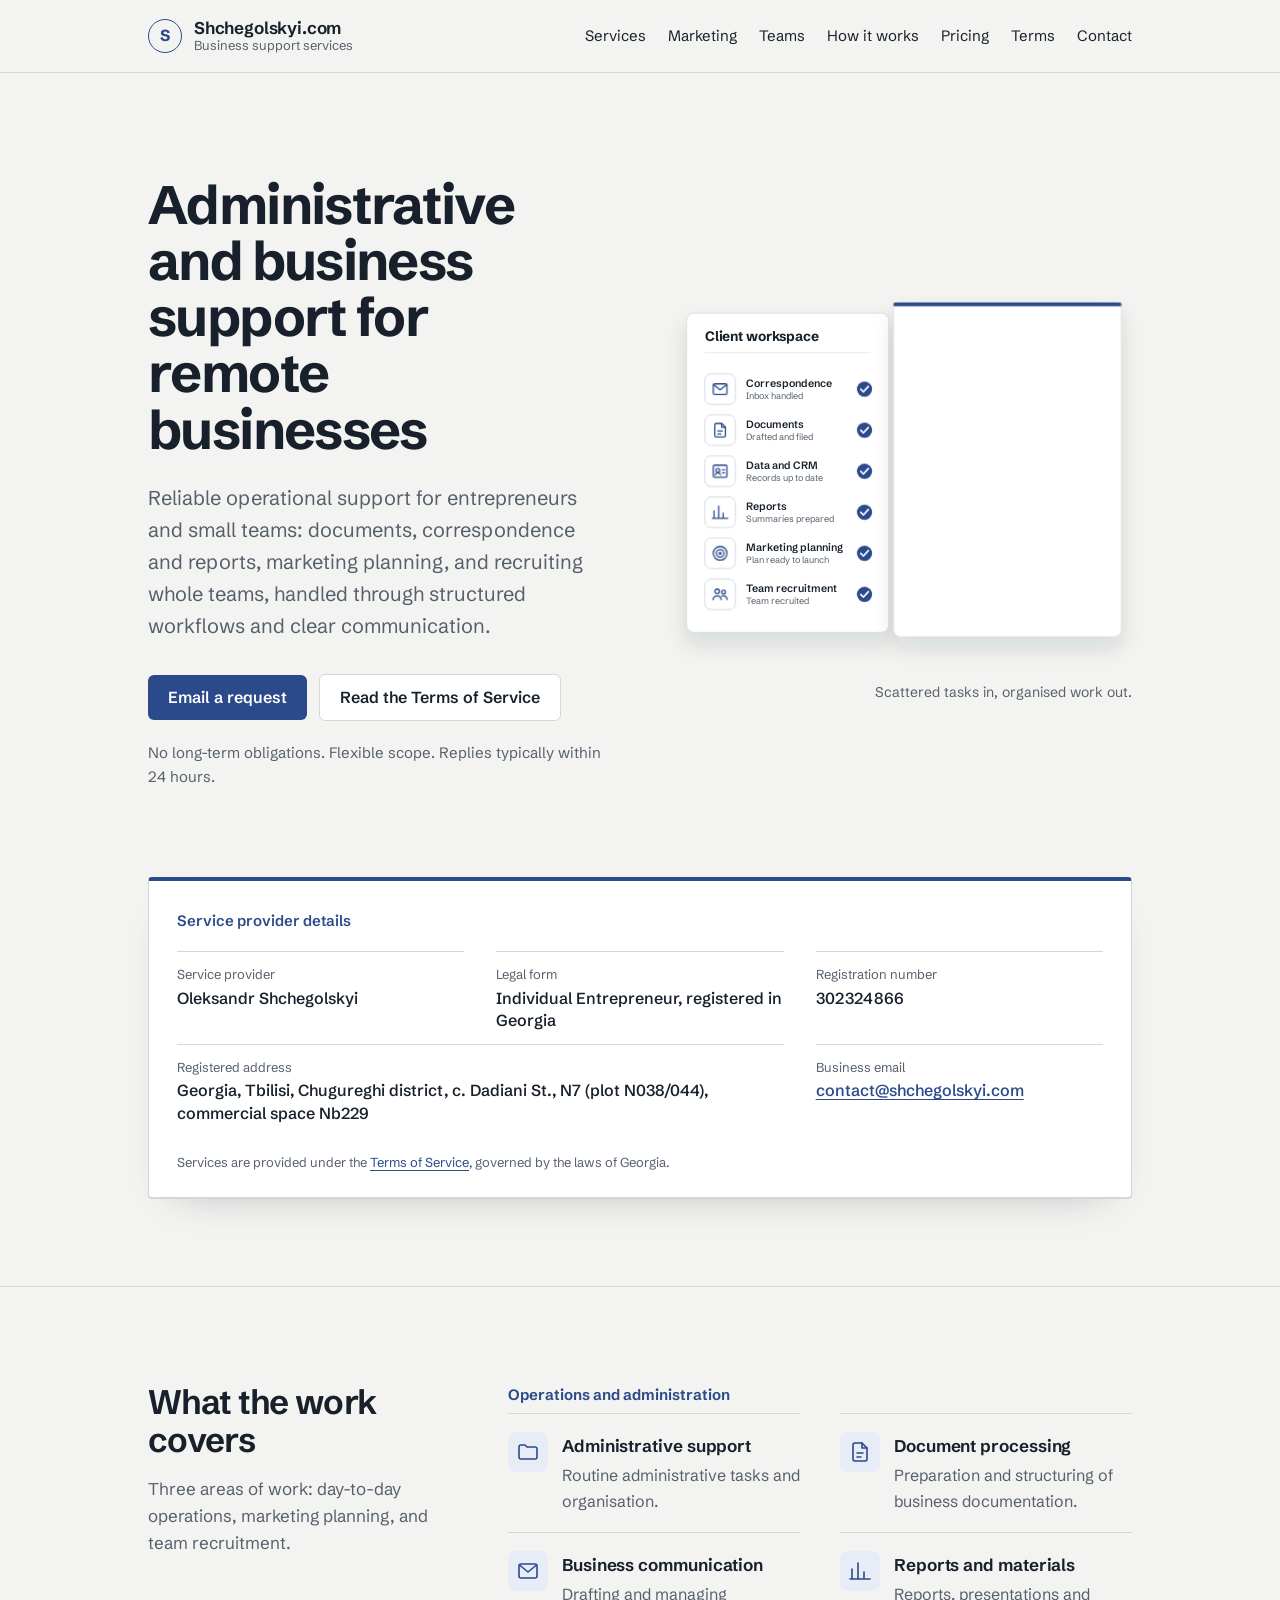
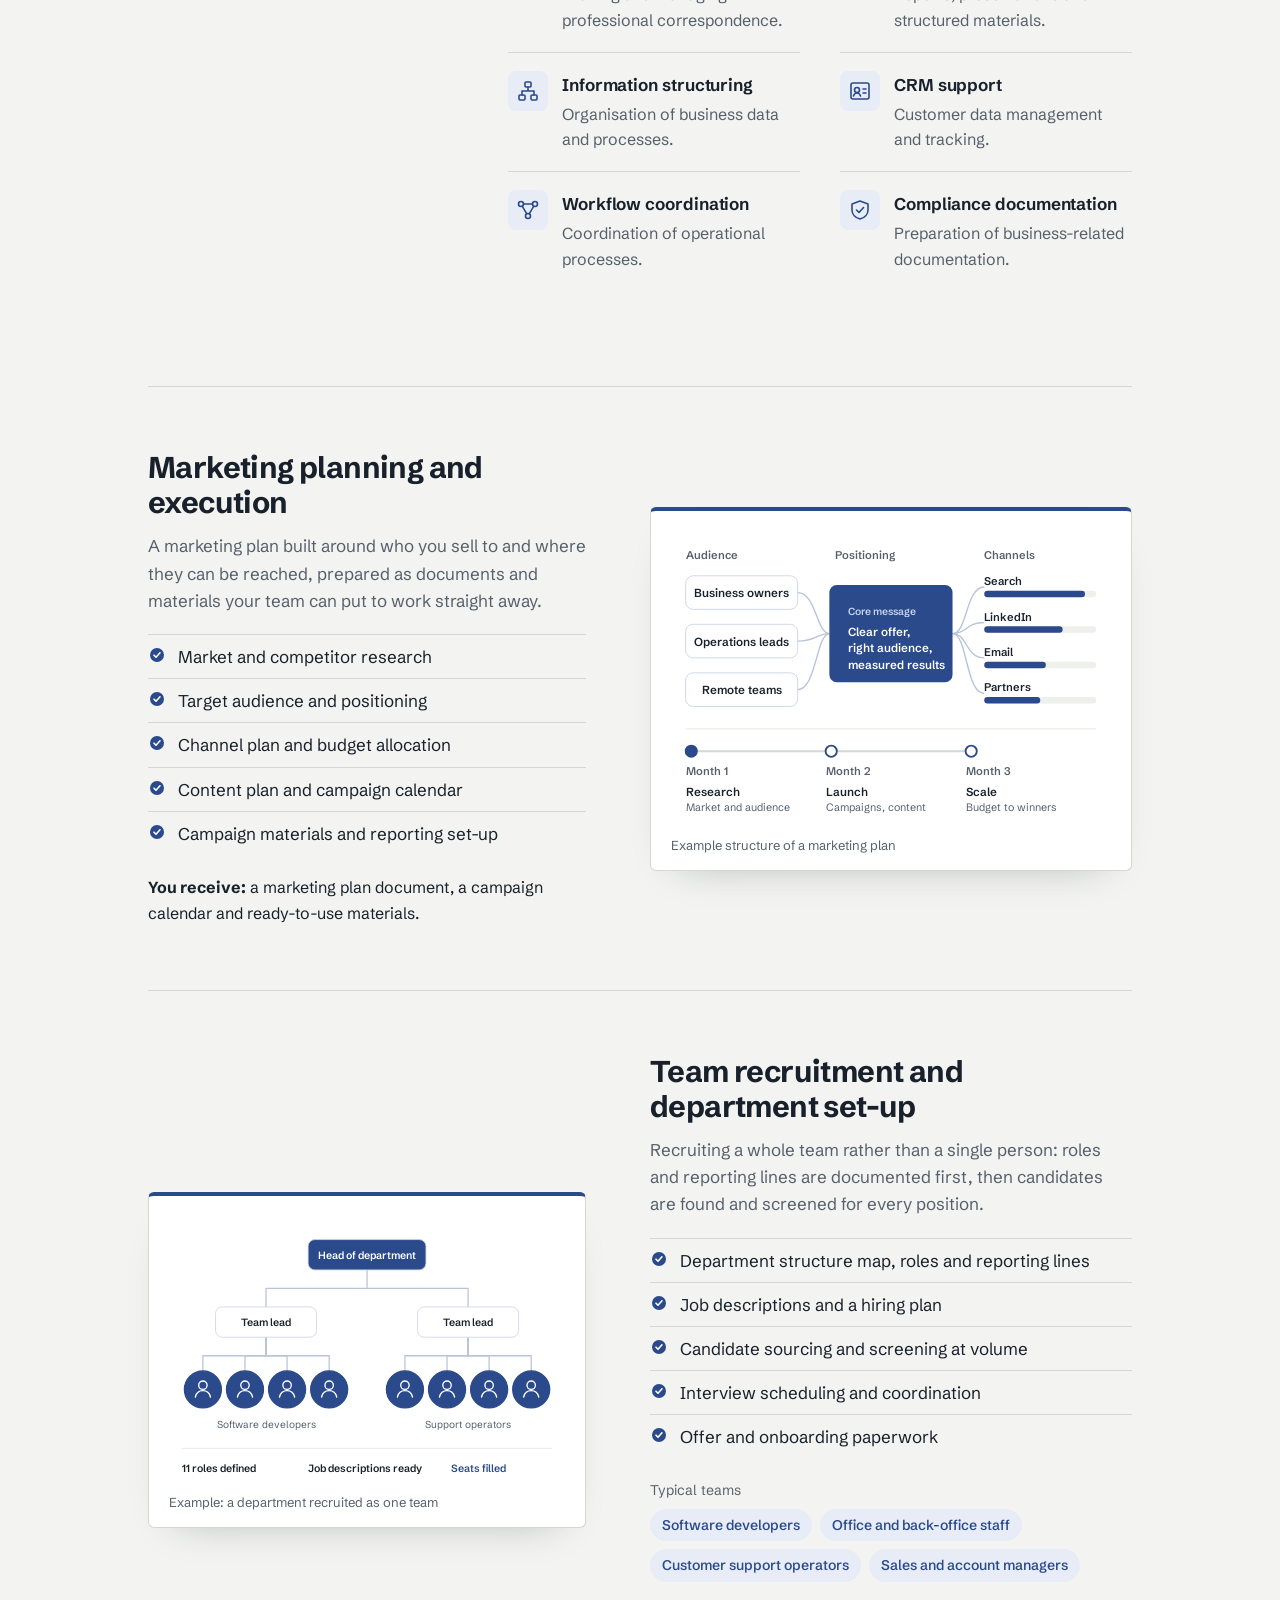
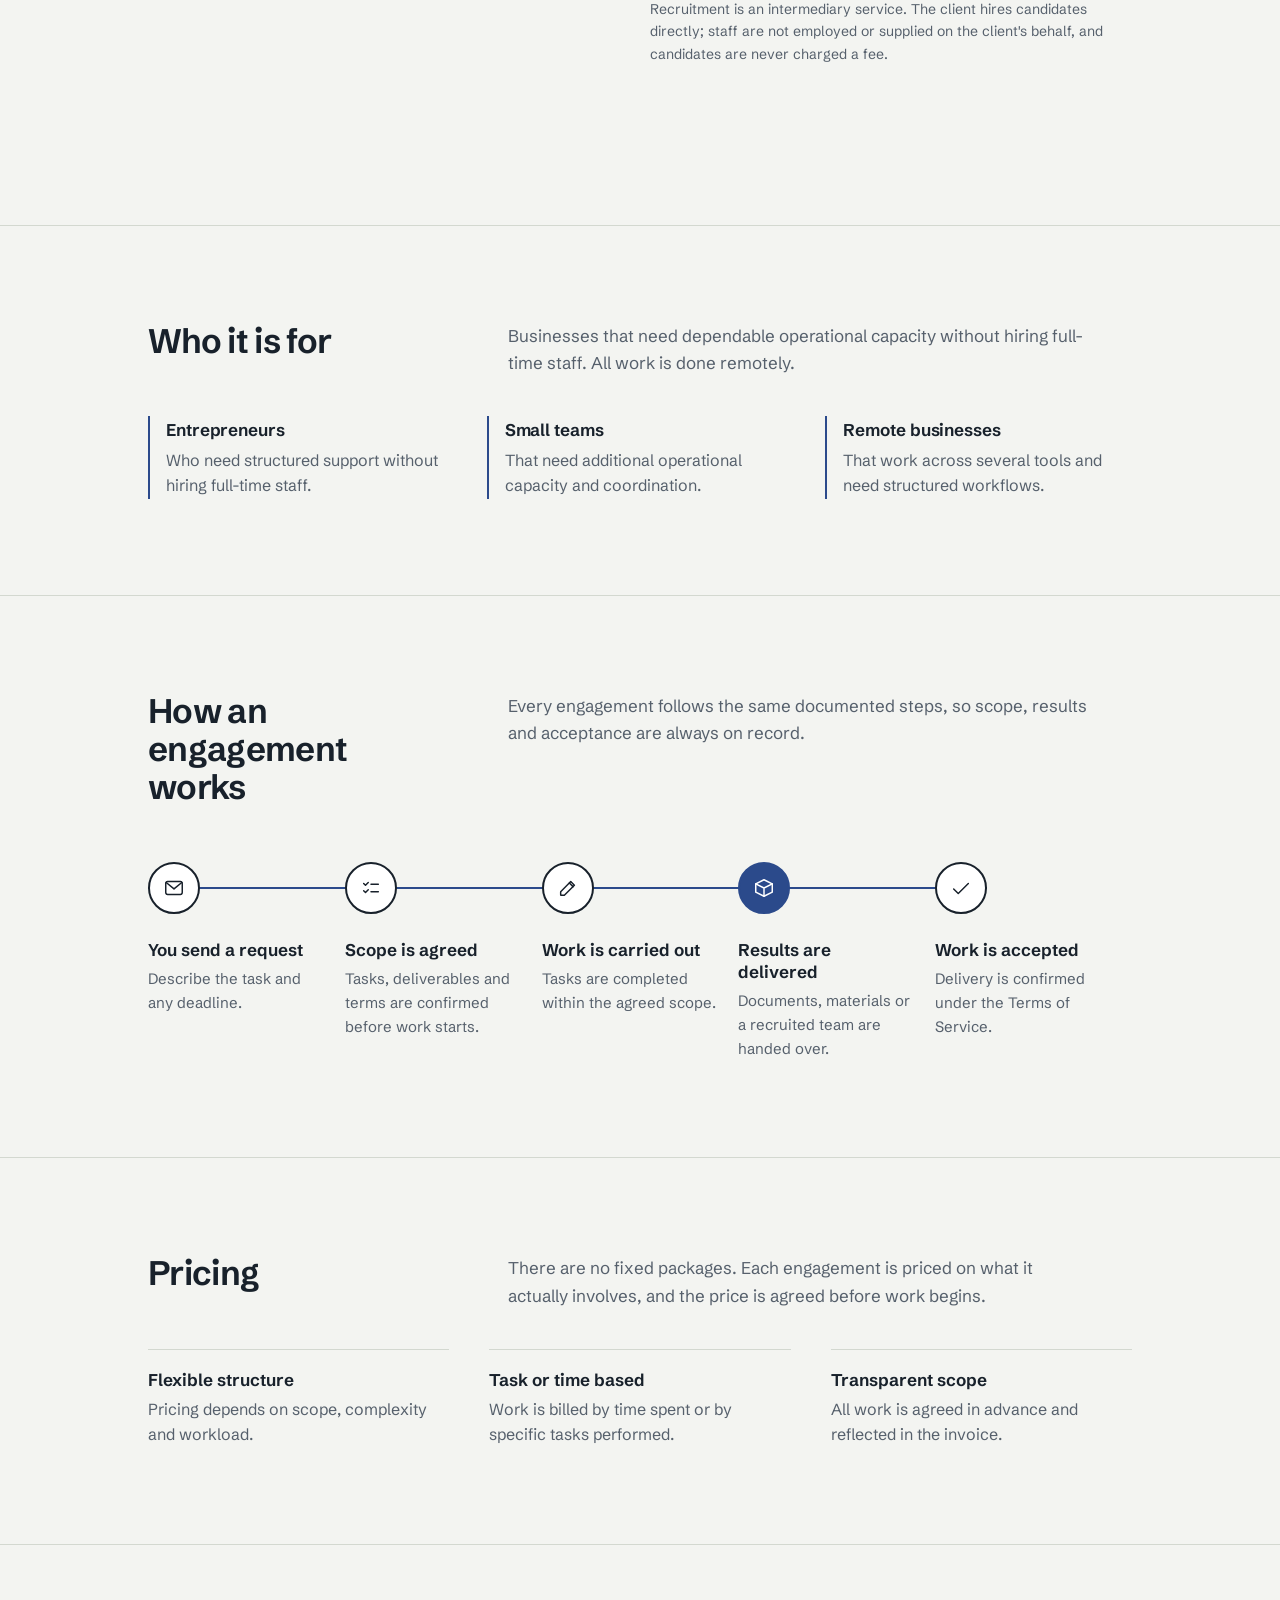
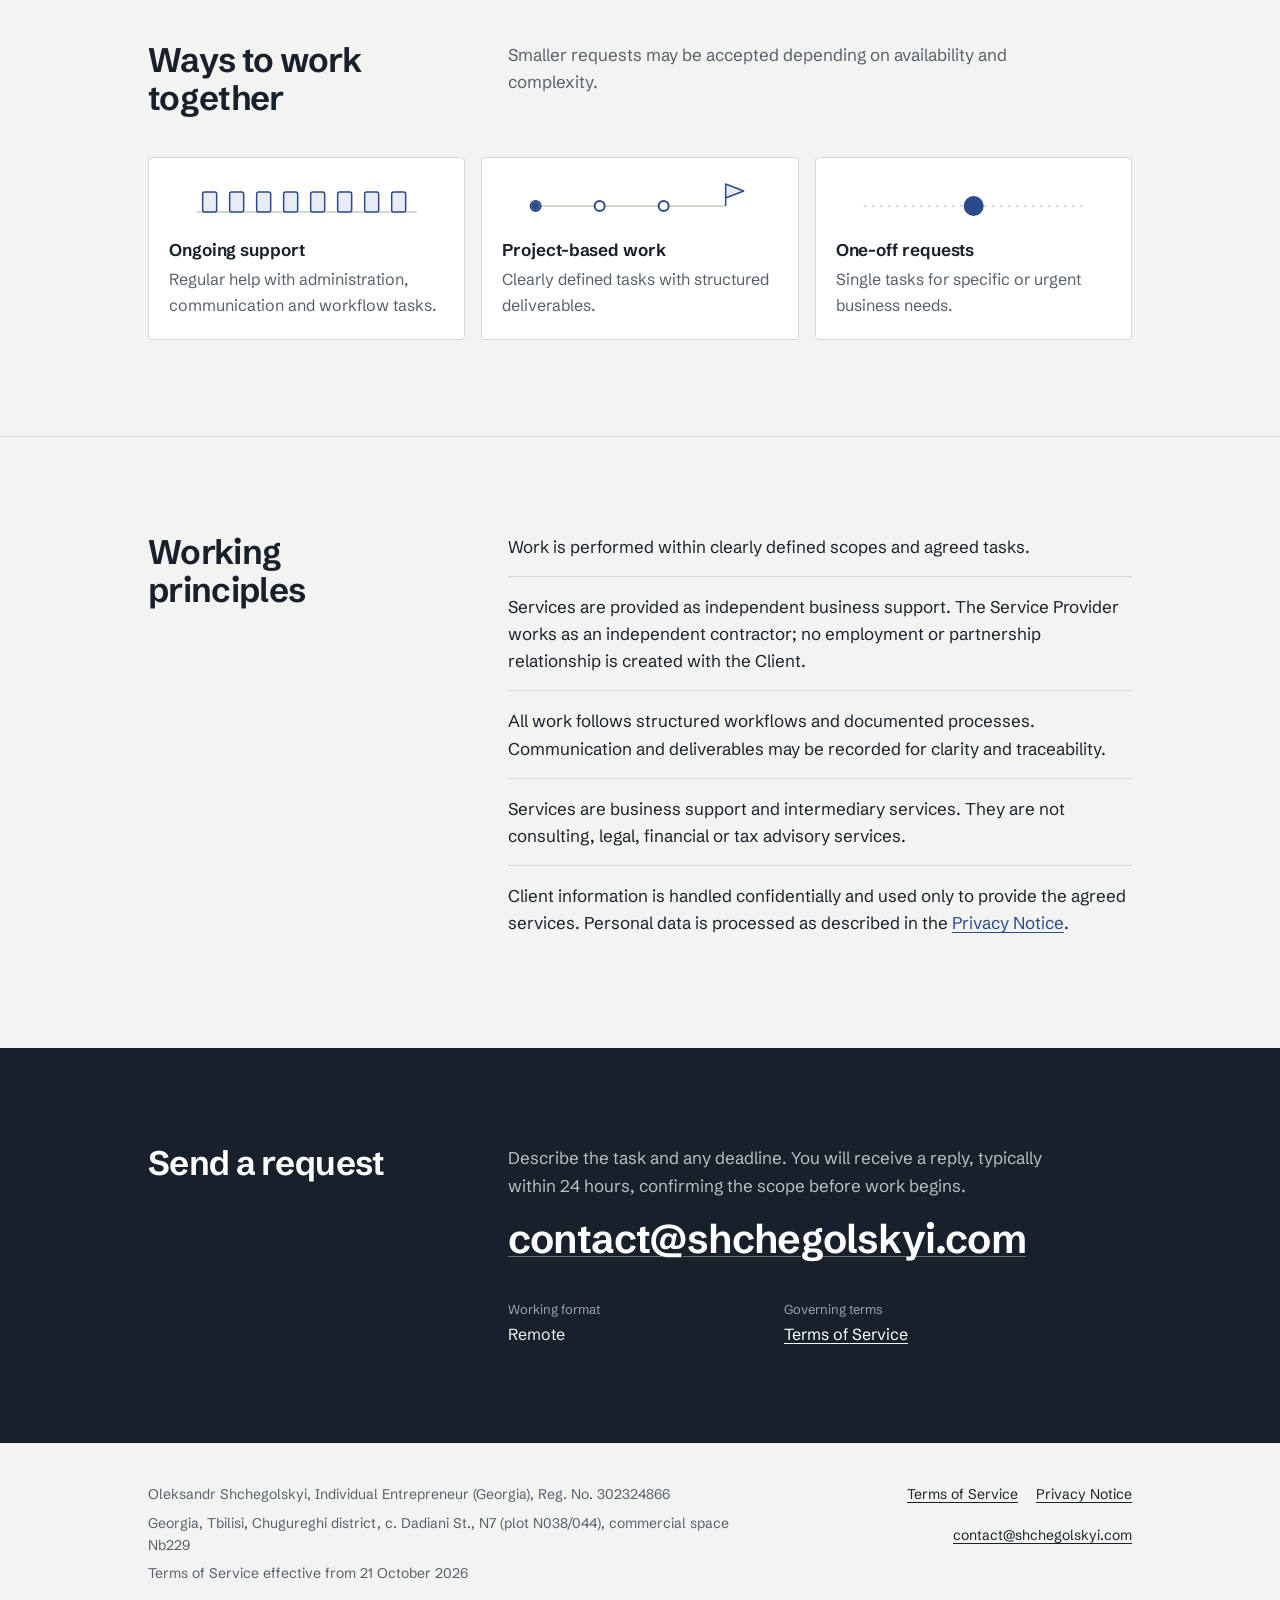
==== commit 0789d1ed: "Looping animations for marketing plan, org chart, process and formats Co-Authored-By: Claude Opus 5." ====
--- a/index.html
+++ b/index.html
@@ -258,7 +258,7 @@
         </ul>
         <p class="deliv"><strong>You receive:</strong> a marketing plan document, a campaign calendar and ready-to-use materials.</p>
       </div>
-      <figure class="feature-art" data-animate><svg class="fv" viewBox="0 0 480 320" aria-hidden="true"><text x="20" y="30" class="fh">Audience</text><text x="180" y="30" class="fh">Positioning</text><text x="340" y="30" class="fh">Channels</text><g class="ln"><path d="M140 66 C 160 66, 160 110, 174 110"/><path d="M140 118 C 160 118, 160 110, 174 110"/><path d="M140 170 C 160 170, 160 110, 174 110"/><path d="M306 110 C 322 110, 320 60, 340 60"/><path d="M306 110 C 322 110, 320 98, 340 98"/><path d="M306 110 C 322 110, 320 136, 340 136"/><path d="M306 110 C 322 110, 320 174, 340 174"/></g><g class="n " style="--k:0"><rect x="20" y="48" width="120" height="36" rx="8" fill="#fff" stroke="#cfd6e6"/><text x="80.0" y="71.0" text-anchor="middle" class="fl" style="fill:#18212b">Business owners</text></g><g class="n " style="--k:1"><rect x="20" y="100" width="120" height="36" rx="8" fill="#fff" stroke="#cfd6e6"/><text x="80.0" y="123.0" text-anchor="middle" class="fl" style="fill:#18212b">Operations leads</text></g><g class="n " style="--k:2"><rect x="20" y="152" width="120" height="36" rx="8" fill="#fff" stroke="#cfd6e6"/><text x="80.0" y="175.0" text-anchor="middle" class="fl" style="fill:#18212b">Remote teams</text></g><g class="n" style="--k:3"><rect x="174" y="58" width="132" height="104" rx="8" fill="#2b4a8b"/><text x="194" y="90" class="fl" style="fill:#c9d4ee;font-size:11px">Core message</text><text x="194" y="112" class="fl" style="fill:#fff">Clear offer,</text><text x="194" y="130" class="fl" style="fill:#fff">right audience,</text><text x="194" y="148" class="fl" style="fill:#fff">measured results</text></g><g class="n" style="--k:4"><text x="340" y="58" class="fl" style="font-size:12px">Search</text><rect x="340" y="64" width="120" height="7" rx="3.5" fill="#eef0ec"/><rect class="hb" x="340" y="64" width="108" height="7" rx="3.5" fill="#2b4a8b"/></g><g class="n" style="--k:5"><text x="340" y="96" class="fl" style="font-size:12px">LinkedIn</text><rect x="340" y="102" width="120" height="7" rx="3.5" fill="#eef0ec"/><rect class="hb" x="340" y="102" width="84" height="7" rx="3.5" fill="#2b4a8b"/></g><g class="n" style="--k:6"><text x="340" y="134" class="fl" style="font-size:12px">Email</text><rect x="340" y="140" width="120" height="7" rx="3.5" fill="#eef0ec"/><rect class="hb" x="340" y="140" width="66" height="7" rx="3.5" fill="#2b4a8b"/></g><g class="n" style="--k:7"><text x="340" y="172" class="fl" style="font-size:12px">Partners</text><rect x="340" y="178" width="120" height="7" rx="3.5" fill="#eef0ec"/><rect class="hb" x="340" y="178" width="60" height="7" rx="3.5" fill="#2b4a8b"/></g><line x1="20" y1="228" x2="460" y2="228" stroke="#e3e7e0"/><g class="n" style="--k:8"><circle cx="26" cy="252" r="6" fill="#2b4a8b" stroke="#2b4a8b" stroke-width="2"/><text x="40" y="257" class="fl" style="font-size:12px;fill:#56606c">Month 1</text><text x="20" y="282" class="fl">Research</text><text x="20" y="300" class="fl" style="font-size:11.5px;fill:#56606c;font-weight:400">Market and audience</text></g><g class="n" style="--k:9"><circle cx="176" cy="252" r="6" fill="#fff" stroke="#2b4a8b" stroke-width="2"/><text x="190" y="257" class="fl" style="font-size:12px;fill:#56606c">Month 2</text><text x="170" y="282" class="fl">Launch</text><text x="170" y="300" class="fl" style="font-size:11.5px;fill:#56606c;font-weight:400">Campaigns, content</text></g><g class="n" style="--k:10"><circle cx="326" cy="252" r="6" fill="#fff" stroke="#2b4a8b" stroke-width="2"/><text x="340" y="257" class="fl" style="font-size:12px;fill:#56606c">Month 3</text><text x="320" y="282" class="fl">Scale</text><text x="320" y="300" class="fl" style="font-size:11.5px;fill:#56606c;font-weight:400">Budget to winners</text></g></svg><figcaption>Example structure of a marketing plan</figcaption></figure>
+      <figure class="feature-art" data-animate><svg class="fv" viewBox="0 0 480 320" aria-hidden="true"><text x="20" y="30" class="fh">Audience</text><text x="180" y="30" class="fh">Positioning</text><text x="340" y="30" class="fh">Channels</text><g class="ln"><path d="M140 66 C 160 66, 160 110, 174 110"/><path d="M140 118 C 160 118, 160 110, 174 110"/><path d="M140 170 C 160 170, 160 110, 174 110"/><path d="M306 110 C 322 110, 320 60, 340 60"/><path d="M306 110 C 322 110, 320 98, 340 98"/><path d="M306 110 C 322 110, 320 136, 340 136"/><path d="M306 110 C 322 110, 320 174, 340 174"/></g><g class="n " style="--k:0"><rect x="20" y="48" width="120" height="36" rx="8" fill="#fff" stroke="#cfd6e6"/><text x="80.0" y="71.0" text-anchor="middle" class="fl" style="fill:#18212b">Business owners</text></g><g class="n " style="--k:1"><rect x="20" y="100" width="120" height="36" rx="8" fill="#fff" stroke="#cfd6e6"/><text x="80.0" y="123.0" text-anchor="middle" class="fl" style="fill:#18212b">Operations leads</text></g><g class="n " style="--k:2"><rect x="20" y="152" width="120" height="36" rx="8" fill="#fff" stroke="#cfd6e6"/><text x="80.0" y="175.0" text-anchor="middle" class="fl" style="fill:#18212b">Remote teams</text></g><g class="n" style="--k:3"><rect x="174" y="58" width="132" height="104" rx="8" fill="#2b4a8b"/><text x="194" y="90" class="fl" style="fill:#c9d4ee;font-size:11px">Core message</text><text x="194" y="112" class="fl" style="fill:#fff">Clear offer,</text><text x="194" y="130" class="fl" style="fill:#fff">right audience,</text><text x="194" y="148" class="fl" style="fill:#fff">measured results</text></g><g class="n" style="--k:4"><text x="340" y="58" class="fl" style="font-size:12px">Search</text><rect x="340" y="64" width="120" height="7" rx="3.5" fill="#eef0ec"/><rect class="hb" x="340" y="64" width="108" height="7" rx="3.5" fill="#2b4a8b"/></g><g class="n" style="--k:5"><text x="340" y="96" class="fl" style="font-size:12px">LinkedIn</text><rect x="340" y="102" width="120" height="7" rx="3.5" fill="#eef0ec"/><rect class="hb" x="340" y="102" width="84" height="7" rx="3.5" fill="#2b4a8b"/></g><g class="n" style="--k:6"><text x="340" y="134" class="fl" style="font-size:12px">Email</text><rect x="340" y="140" width="120" height="7" rx="3.5" fill="#eef0ec"/><rect class="hb" x="340" y="140" width="66" height="7" rx="3.5" fill="#2b4a8b"/></g><g class="n" style="--k:7"><text x="340" y="172" class="fl" style="font-size:12px">Partners</text><rect x="340" y="178" width="120" height="7" rx="3.5" fill="#eef0ec"/><rect class="hb" x="340" y="178" width="60" height="7" rx="3.5" fill="#2b4a8b"/></g><line x1="20" y1="212" x2="460" y2="212" stroke="#e3e7e0"/><line class="mtrack" x1="26" y1="236" x2="326" y2="236"/><line class="mprog" x1="26" y1="236" x2="326" y2="236"/><g class="n" style="--k:8"><circle class="mdot" style="--m:0" cx="26" cy="236" r="6" fill="#2b4a8b" stroke="#2b4a8b" stroke-width="2"/><text x="20" y="262" class="fl" style="font-size:12px;fill:#56606c">Month 1</text><text x="20" y="284" class="fl">Research</text><text x="20" y="300" class="fl" style="font-size:11.5px;fill:#56606c;font-weight:400">Market and audience</text></g><g class="n" style="--k:9"><circle class="mdot" style="--m:1" cx="176" cy="236" r="6" fill="#fff" stroke="#2b4a8b" stroke-width="2"/><text x="170" y="262" class="fl" style="font-size:12px;fill:#56606c">Month 2</text><text x="170" y="284" class="fl">Launch</text><text x="170" y="300" class="fl" style="font-size:11.5px;fill:#56606c;font-weight:400">Campaigns, content</text></g><g class="n" style="--k:10"><circle class="mdot" style="--m:2" cx="326" cy="236" r="6" fill="#fff" stroke="#2b4a8b" stroke-width="2"/><text x="320" y="262" class="fl" style="font-size:12px;fill:#56606c">Month 3</text><text x="320" y="284" class="fl">Scale</text><text x="320" y="300" class="fl" style="font-size:11.5px;fill:#56606c;font-weight:400">Budget to winners</text></g></svg><figcaption>Example structure of a marketing plan</figcaption></figure>
     </article>
 
     <article class="feature flip" id="teams">
@@ -276,7 +276,7 @@
         <ul class="chips"><li>Software developers</li><li>Office and back-office staff</li><li>Customer support operators</li><li>Sales and account managers</li></ul>
         <p class="fine">Recruitment is an intermediary service. The client hires candidates directly; staff are not employed or supplied on the client's behalf, and candidates are never charged a fee.</p>
       </div>
-      <figure class="feature-art" data-animate><svg class="fv" viewBox="0 0 480 320" aria-hidden="true"><g class="ln"><path d="M240 64 V86 H120 V108"/><path d="M240 86 H360 V108"/><path d="M120 144 V166 H45 V184"/><path d="M120 144 V166 H95 V184"/><path d="M120 144 V166 H145 V184"/><path d="M120 144 V166 H195 V184"/><path d="M360 144 V166 H285 V184"/><path d="M360 144 V166 H335 V184"/><path d="M360 144 V166 H385 V184"/><path d="M360 144 V166 H435 V184"/></g><g class="n " style="--k:0"><rect x="170" y="28" width="140" height="36" rx="8" fill="#2b4a8b" stroke="#cfd6e6"/><text x="240.0" y="51.0" text-anchor="middle" class="fl" style="fill:#fff">Head of department</text></g><g class="n " style="--k:1"><rect x="60" y="108" width="120" height="36" rx="8" fill="#fff" stroke="#cfd6e6"/><text x="120.0" y="131.0" text-anchor="middle" class="fl" style="fill:#18212b">Team lead</text></g><g class="n " style="--k:2"><rect x="300" y="108" width="120" height="36" rx="8" fill="#fff" stroke="#cfd6e6"/><text x="360.0" y="131.0" text-anchor="middle" class="fl" style="fill:#18212b">Team lead</text></g><g class="seat" style="--k:3" transform="translate(45 206)"><circle class="seat-bg" r="22"/><g class="seat-p"><circle cx="0" cy="-5" r="5"/><path d="M-9 9c1.2-5 4.6-7.5 9-7.5s7.8 2.5 9 7.5"/></g></g><g class="seat" style="--k:4" transform="translate(95 206)"><circle class="seat-bg" r="22"/><g class="seat-p"><circle cx="0" cy="-5" r="5"/><path d="M-9 9c1.2-5 4.6-7.5 9-7.5s7.8 2.5 9 7.5"/></g></g><g class="seat" style="--k:5" transform="translate(145 206)"><circle class="seat-bg" r="22"/><g class="seat-p"><circle cx="0" cy="-5" r="5"/><path d="M-9 9c1.2-5 4.6-7.5 9-7.5s7.8 2.5 9 7.5"/></g></g><g class="seat" style="--k:6" transform="translate(195 206)"><circle class="seat-bg" r="22"/><g class="seat-p"><circle cx="0" cy="-5" r="5"/><path d="M-9 9c1.2-5 4.6-7.5 9-7.5s7.8 2.5 9 7.5"/></g></g><g class="seat" style="--k:7" transform="translate(285 206)"><circle class="seat-bg" r="22"/><g class="seat-p"><circle cx="0" cy="-5" r="5"/><path d="M-9 9c1.2-5 4.6-7.5 9-7.5s7.8 2.5 9 7.5"/></g></g><g class="seat" style="--k:8" transform="translate(335 206)"><circle class="seat-bg" r="22"/><g class="seat-p"><circle cx="0" cy="-5" r="5"/><path d="M-9 9c1.2-5 4.6-7.5 9-7.5s7.8 2.5 9 7.5"/></g></g><g class="seat" style="--k:9" transform="translate(385 206)"><circle class="seat-bg" r="22"/><g class="seat-p"><circle cx="0" cy="-5" r="5"/><path d="M-9 9c1.2-5 4.6-7.5 9-7.5s7.8 2.5 9 7.5"/></g></g><g class="seat" style="--k:10" transform="translate(435 206)"><circle class="seat-bg" r="22"/><g class="seat-p"><circle cx="0" cy="-5" r="5"/><path d="M-9 9c1.2-5 4.6-7.5 9-7.5s7.8 2.5 9 7.5"/></g></g><text x="120" y="252" text-anchor="middle" class="fl" style="font-size:12px;fill:#56606c;font-weight:400">Software developers</text><text x="360" y="252" text-anchor="middle" class="fl" style="font-size:12px;fill:#56606c;font-weight:400">Support operators</text><line x1="20" y1="276" x2="460" y2="276" stroke="#e3e7e0"/><g class="n" style="--k:12"><text x="20" y="304" class="fl">11 roles defined</text><text x="170" y="304" class="fl">Job descriptions ready</text><text x="340" y="304" class="fl" style="fill:#2b4a8b">Seats filled</text></g></svg><figcaption>Example: a department recruited as one team</figcaption></figure>
+      <figure class="feature-art" data-animate><svg class="fv" viewBox="0 0 480 320" aria-hidden="true"><g class="ln"><path d="M240 64 V86 H120 V108"/><path d="M240 86 H360 V108"/><path d="M120 144 V166 H45 V184"/><path d="M120 144 V166 H95 V184"/><path d="M120 144 V166 H145 V184"/><path d="M120 144 V166 H195 V184"/><path d="M360 144 V166 H285 V184"/><path d="M360 144 V166 H335 V184"/><path d="M360 144 V166 H385 V184"/><path d="M360 144 V166 H435 V184"/></g><g class="n " style="--k:0"><rect x="170" y="28" width="140" height="36" rx="8" fill="#2b4a8b" stroke="#cfd6e6"/><text x="240.0" y="51.0" text-anchor="middle" class="fl" style="fill:#fff">Head of department</text></g><g class="n " style="--k:1"><rect x="60" y="108" width="120" height="36" rx="8" fill="#fff" stroke="#cfd6e6"/><text x="120.0" y="131.0" text-anchor="middle" class="fl" style="fill:#18212b">Team lead</text></g><g class="n " style="--k:2"><rect x="300" y="108" width="120" height="36" rx="8" fill="#fff" stroke="#cfd6e6"/><text x="360.0" y="131.0" text-anchor="middle" class="fl" style="fill:#18212b">Team lead</text></g><g transform="translate(45 206)"><g class="seat" style="--k:3"><circle class="seat-bg" r="22"/><g class="seat-p"><circle cx="0" cy="-5" r="5"/><path d="M-9 9c1.2-5 4.6-7.5 9-7.5s7.8 2.5 9 7.5"/></g></g></g><g transform="translate(95 206)"><g class="seat" style="--k:4"><circle class="seat-bg" r="22"/><g class="seat-p"><circle cx="0" cy="-5" r="5"/><path d="M-9 9c1.2-5 4.6-7.5 9-7.5s7.8 2.5 9 7.5"/></g></g></g><g transform="translate(145 206)"><g class="seat" style="--k:5"><circle class="seat-bg" r="22"/><g class="seat-p"><circle cx="0" cy="-5" r="5"/><path d="M-9 9c1.2-5 4.6-7.5 9-7.5s7.8 2.5 9 7.5"/></g></g></g><g transform="translate(195 206)"><g class="seat" style="--k:6"><circle class="seat-bg" r="22"/><g class="seat-p"><circle cx="0" cy="-5" r="5"/><path d="M-9 9c1.2-5 4.6-7.5 9-7.5s7.8 2.5 9 7.5"/></g></g></g><g transform="translate(285 206)"><g class="seat" style="--k:7"><circle class="seat-bg" r="22"/><g class="seat-p"><circle cx="0" cy="-5" r="5"/><path d="M-9 9c1.2-5 4.6-7.5 9-7.5s7.8 2.5 9 7.5"/></g></g></g><g transform="translate(335 206)"><g class="seat" style="--k:8"><circle class="seat-bg" r="22"/><g class="seat-p"><circle cx="0" cy="-5" r="5"/><path d="M-9 9c1.2-5 4.6-7.5 9-7.5s7.8 2.5 9 7.5"/></g></g></g><g transform="translate(385 206)"><g class="seat" style="--k:9"><circle class="seat-bg" r="22"/><g class="seat-p"><circle cx="0" cy="-5" r="5"/><path d="M-9 9c1.2-5 4.6-7.5 9-7.5s7.8 2.5 9 7.5"/></g></g></g><g transform="translate(435 206)"><g class="seat" style="--k:10"><circle class="seat-bg" r="22"/><g class="seat-p"><circle cx="0" cy="-5" r="5"/><path d="M-9 9c1.2-5 4.6-7.5 9-7.5s7.8 2.5 9 7.5"/></g></g></g><text x="120" y="252" text-anchor="middle" class="fl" style="font-size:12px;fill:#56606c;font-weight:400">Software developers</text><text x="360" y="252" text-anchor="middle" class="fl" style="font-size:12px;fill:#56606c;font-weight:400">Support operators</text><line x1="20" y1="276" x2="460" y2="276" stroke="#e3e7e0"/><g class="n" style="--k:12"><text x="20" y="304" class="fl">11 roles defined</text><text x="170" y="304" class="fl">Job descriptions ready</text><text x="340" y="304" class="fl" style="fill:#2b4a8b">Seats filled</text></g></svg><figcaption>Example: a department recruited as one team</figcaption></figure>
     </article>
   </div>
 </section>
@@ -331,10 +331,10 @@
       <h2 id="formats-title">Ways to work together</h2>
       <p class="section-intro">Smaller requests may be accepted depending on availability and complexity.</p>
     </div>
-    <ul class="formats">
+    <ul class="formats" data-animate>
       <li><svg class="dia" viewBox="0 0 220 44" aria-hidden="true"><line x1="0" y1="34" x2="220" y2="34"/><rect class="tickbar" x="6" y="14" width="14" height="20" rx="2" style="--i:0"/><rect class="tickbar" x="33" y="14" width="14" height="20" rx="2" style="--i:1"/><rect class="tickbar" x="60" y="14" width="14" height="20" rx="2" style="--i:2"/><rect class="tickbar" x="87" y="14" width="14" height="20" rx="2" style="--i:3"/><rect class="tickbar" x="114" y="14" width="14" height="20" rx="2" style="--i:4"/><rect class="tickbar" x="141" y="14" width="14" height="20" rx="2" style="--i:5"/><rect class="tickbar" x="168" y="14" width="14" height="20" rx="2" style="--i:6"/><rect class="tickbar" x="195" y="14" width="14" height="20" rx="2" style="--i:7"/></svg><h3>Ongoing support</h3><p>Regular help with administration, communication and workflow tasks.</p></li>
-      <li><svg class="dia" viewBox="0 0 220 44" aria-hidden="true"><line x1="6" y1="28" x2="196" y2="28"/><circle cx="6" cy="28" r="5"/><circle cx="70" cy="28" r="5"/><circle cx="134" cy="28" r="5"/><path class="flag" d="M196 28V6l18 7-18 7"/></svg><h3>Project-based work</h3><p>Clearly defined tasks with structured deliverables.</p></li>
-      <li><svg class="dia" viewBox="0 0 220 44" aria-hidden="true"><line x1="0" y1="28" x2="220" y2="28" stroke-dasharray="3 5"/><circle class="dot" cx="110" cy="28" r="9"/></svg><h3>One-off requests</h3><p>Single tasks for specific or urgent business needs.</p></li>
+      <li><svg class="dia" viewBox="0 0 220 44" aria-hidden="true"><line x1="6" y1="28" x2="196" y2="28"/><circle cx="6" cy="28" r="5"/><circle cx="70" cy="28" r="5"/><circle cx="134" cy="28" r="5"/><path class="flag" d="M196 28V6l18 7-18 7"/><circle class="runner" cx="6" cy="28" r="4"/></svg><h3>Project-based work</h3><p>Clearly defined tasks with structured deliverables.</p></li>
+      <li><svg class="dia" viewBox="0 0 220 44" aria-hidden="true"><line x1="0" y1="28" x2="220" y2="28" stroke-dasharray="3 5"/><circle class="ripple" cx="110" cy="28" r="9"/><circle class="dot" cx="110" cy="28" r="9"/></svg><h3>One-off requests</h3><p>Single tasks for specific or urgent business needs.</p></li>
     </ul>
   </div>
 </section>
--- a/assets/site.css
+++ b/assets/site.css
@@ -397,3 +397,78 @@
 @media (max-width: 900px) { .process::before, .process::after { bottom: 60px; } }
 .contact-list.two { grid-template-columns: repeat(2, minmax(0, 1fr)); max-width: 520px; } @media (max-width: 900px) { .contact-list.two { grid-template-columns: 1fr; } }
 .archived { margin: 10px 0 0; font-size: 15px; color: var(--muted); max-width: 70ch; }
+
+/* ===== Looping animations below the hero ===== */
+.fv .mtrack { stroke: var(--rule); stroke-width: 2; }
+.fv .mprog { stroke: var(--stamp); stroke-width: 2; transform-box: fill-box; transform-origin: left center; transform: scaleX(0); }
+.fv .mdot, .fv .n rect { transform-box: fill-box; transform-origin: center; }
+.dia .runner { fill: var(--stamp); stroke: none; transform-box: view-box; }
+.dia .ripple { fill: none; stroke: var(--stamp); stroke-width: 2; opacity: 0; transform-box: fill-box; transform-origin: center; }
+.dia rect.tickbar { transform-box: fill-box; transform-origin: center bottom; }
+
+@media (prefers-reduced-motion: no-preference) {
+  /* Marketing plan: data flows along the links, bars breathe, roadmap advances */
+  .js [data-animate].in .fv .ln path { animation: mk-flow 1.1s linear infinite 1.6s; }
+  .js #marketing [data-animate].in .fv .hb { animation: mk-bar 6s ease-in-out infinite; animation-delay: calc(1.6s + var(--k) * .25s); }
+  .js #marketing [data-animate].in .fv .n[style*="--k:3"] rect { animation: mk-core 3s ease-in-out infinite 1.6s; }
+  .js #marketing [data-animate].in .fv .n[style*="--k:0"] rect,
+  .js #marketing [data-animate].in .fv .n[style*="--k:1"] rect,
+  .js #marketing [data-animate].in .fv .n[style*="--k:2"] rect { animation: mk-aud 6s ease-in-out infinite; animation-delay: calc(1.6s + var(--k) * 2s); }
+  .js #marketing [data-animate].in .fv .mprog { animation: mk-prog 9s ease-in-out infinite 1.8s; }
+  .js #marketing [data-animate].in .fv .mdot { animation: mk-dot 9s step-end infinite; animation-delay: 1.8s; }
+  .js #marketing [data-animate].in .fv .mdot[style*="--m:1"] { animation-name: mk-dot2; }
+  .js #marketing [data-animate].in .fv .mdot[style*="--m:2"] { animation-name: mk-dot3; }
+
+  /* Org chart: seats fill one by one, then the wave empties and repeats */
+  .js #teams [data-animate].in .fv .seat-bg { animation: seat-bg 10s ease infinite; animation-delay: calc(1.6s + var(--k) * .45s); }
+  .js #teams [data-animate].in .fv .seat-p { animation: seat-p 10s ease infinite; animation-delay: calc(1.6s + var(--k) * .45s); }
+  .js #teams [data-animate].in .fv .seat { animation: seat-pop 10s ease infinite; animation-delay: calc(1.6s + var(--k) * .45s); }
+
+  /* Process: a task moves along the steps */
+  .js .process.in .pico { animation: step-pulse 7.5s ease-in-out infinite; }
+  .js .process.in li:nth-child(1) .pico { animation-delay: 2s; }
+  .js .process.in li:nth-child(2) .pico { animation-delay: 3.5s; }
+  .js .process.in li:nth-child(3) .pico { animation-delay: 5s; }
+  .js .process.in li:nth-child(4) .pico { animation-delay: 6.5s; animation-name: step-pulse-key; }
+  .js .process.in li:nth-child(5) .pico { animation-delay: 8s; }
+
+  /* Ways to work together */
+  .formats.in .dia rect.tickbar { animation: tick 4s ease-in-out infinite; animation-delay: calc(var(--i) * .3s); }
+  .formats.in .dia .runner { animation: run 4.5s cubic-bezier(.5,0,.3,1) infinite; }
+  .formats.in .dia .ripple { animation: ripple 2.4s ease-out infinite; }
+}
+
+@keyframes mk-flow { from { stroke-dasharray: 5 7; stroke-dashoffset: 24; } to { stroke-dasharray: 5 7; stroke-dashoffset: 0; } }
+@keyframes mk-bar { 0%, 100% { transform: scaleX(1); } 45% { transform: scaleX(.55); } }
+@keyframes mk-core { 0%, 100% { transform: scale(1); } 50% { transform: scale(1.04); } }
+@keyframes mk-aud { 0%, 30%, 100% { stroke: #cfd6e6; fill: #fff; } 8%, 22% { stroke: #2b4a8b; fill: #e7ecf6; } }
+@keyframes mk-prog { 0% { transform: scaleX(0); } 33% { transform: scaleX(.5); } 66%, 90% { transform: scaleX(1); } 100% { transform: scaleX(0); } }
+@keyframes mk-dot { 0% { fill: #2b4a8b; } 100% { fill: #2b4a8b; } }
+@keyframes mk-dot2 { 0% { fill: #fff; } 33% { fill: #2b4a8b; } 95% { fill: #fff; } }
+@keyframes mk-dot3 { 0% { fill: #fff; } 66% { fill: #2b4a8b; } 95% { fill: #fff; } }
+
+@keyframes seat-bg {
+  0% { fill: #fff; stroke: #d3d8d0; stroke-dasharray: 3 4; }
+  6%, 80% { fill: #2b4a8b; stroke: #2b4a8b; stroke-dasharray: none; }
+  92%, 100% { fill: #fff; stroke: #d3d8d0; stroke-dasharray: 3 4; }
+}
+@keyframes seat-p { 0% { stroke: #c3c9c0; } 6%, 80% { stroke: #fff; } 92%, 100% { stroke: #c3c9c0; } }
+@keyframes seat-pop { 0%, 12%, 100% { transform: scale(1); } 4% { transform: scale(1.12); } }
+
+@keyframes step-pulse {
+  0%, 22%, 100% { box-shadow: 0 0 0 0 rgba(43, 74, 139, 0); background: var(--sheet); color: var(--ink); }
+  5% { box-shadow: 0 0 0 10px rgba(43, 74, 139, .12); background: var(--stamp-tint); color: var(--stamp); }
+  14% { box-shadow: 0 0 0 4px rgba(43, 74, 139, .08); background: var(--stamp-tint); color: var(--stamp); }
+}
+@keyframes step-pulse-key {
+  0%, 22%, 100% { box-shadow: 0 0 0 0 rgba(43, 74, 139, 0); }
+  5% { box-shadow: 0 0 0 12px rgba(43, 74, 139, .18); }
+  14% { box-shadow: 0 0 0 5px rgba(43, 74, 139, .1); }
+}
+
+@keyframes tick { 0%, 100% { fill: var(--stamp-tint); transform: scaleY(1); } 12% { fill: var(--stamp); transform: scaleY(1.15); } 30% { fill: var(--stamp-tint); transform: scaleY(1); } }
+@keyframes run { 0% { transform: translateX(0); opacity: 0; } 8% { opacity: 1; } 80% { transform: translateX(190px); opacity: 1; } 92%, 100% { transform: translateX(190px); opacity: 0; } }
+@keyframes ripple { 0% { opacity: .6; transform: scale(1); } 100% { opacity: 0; transform: scale(2.4); } }
+@media (prefers-reduced-motion: no-preference) {
+  .js #teams [data-animate].in .fv .seat-bg, .js #teams [data-animate].in .fv .seat-p { animation-fill-mode: backwards; }
+}
